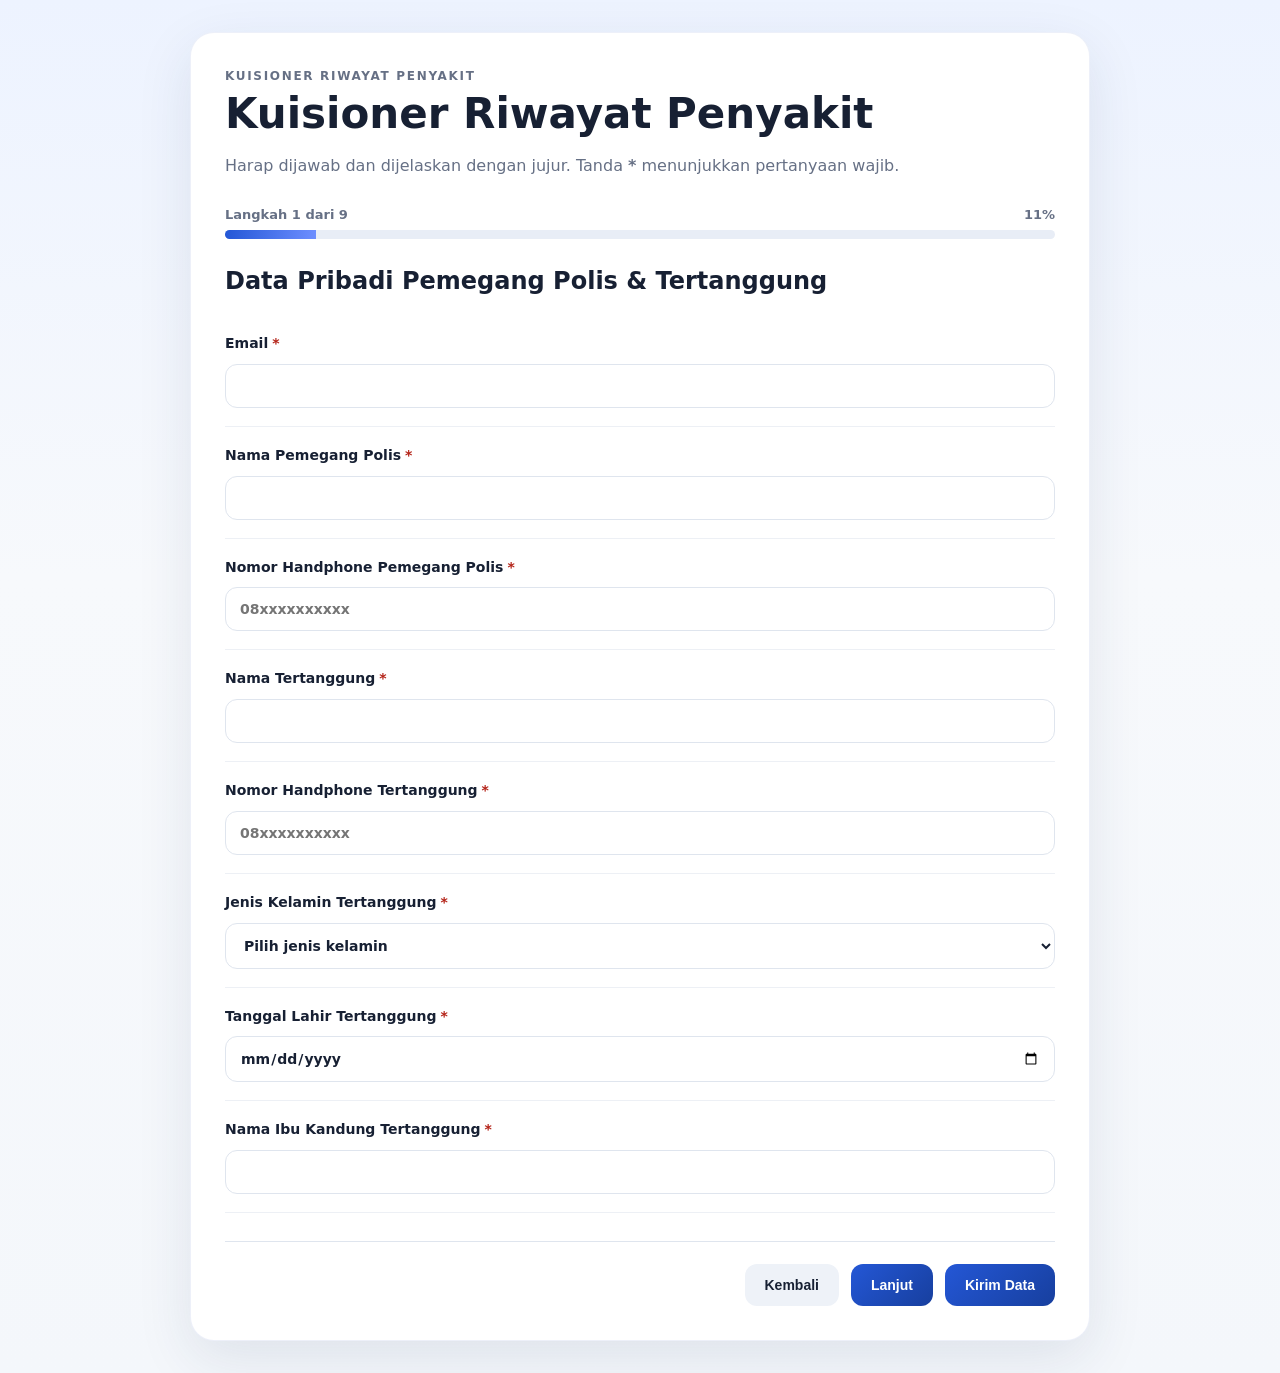
==== index.html @ 200921f8 "First upload" ====
<!DOCTYPE html>

<html lang="id"><head><meta charset="utf-8"/><meta content="width=device-width,initial-scale=1" name="viewport"/><title>Kuisioner Riwayat Penyakit</title><link href="assets/css/styles.css" rel="stylesheet"/></head><body><main class="page-shell"><section class="form-card"><header class="form-header"><p class="eyebrow">KUISIONER RIWAYAT PENYAKIT</p><h1>Kuisioner Riwayat Penyakit</h1><p>Harap dijawab dan dijelaskan dengan jujur. Tanda <strong>*</strong> menunjukkan pertanyaan wajib.</p></header><div class="progress-wrap"><div class="progress-meta"><span id="stepLabel">Langkah 1 dari 9</span><span id="progressPercent">11%</span></div><div class="progress-track"><div class="progress-bar" id="progressBar"></div></div></div><form id="healthForm" novalidate=""><section class="step active" data-step="1"><h2>Data Pribadi Pemegang Polis &amp; Tertanggung</h2><label class="question identity-question"><span class="question-number identity-number"></span><span class="question-body"><span class="question-text">Email<span>*</span></span><input autocomplete="email" data-label="Email" name="q01" required="" type="email"/></span></label><label class="question identity-question"><span class="question-number identity-number"></span><span class="question-body"><span class="question-text">Nama Pemegang Polis<span>*</span></span><input data-label="Nama Pemegang Polis" name="q02" required=""/></span></label><label class="question identity-question"><span class="question-number identity-number"></span><span class="question-body"><span class="question-text">Nomor Handphone Pemegang Polis<span>*</span></span><input data-label="Nomor Handphone Pemegang Polis" inputmode="tel" name="q03" placeholder="08xxxxxxxxxx" required=""/></span></label><label class="question identity-question"><span class="question-number identity-number"></span><span class="question-body"><span class="question-text">Nama Tertanggung<span>*</span></span><input data-label="Nama Tertanggung" name="q04" required=""/></span></label><label class="question identity-question"><span class="question-number identity-number"></span><span class="question-body"><span class="question-text">Nomor Handphone Tertanggung<span>*</span></span><input data-label="Nomor Handphone Tertanggung" inputmode="tel" name="q05" placeholder="08xxxxxxxxxx" required=""/></span></label><label class="question identity-question"><span class="question-number identity-number"></span><span class="question-body"><span class="question-text">Jenis Kelamin Tertanggung<span>*</span></span><select data-label="Jenis Kelamin Tertanggung" name="jenis_kelamin" required=""><option value="">Pilih jenis kelamin</option><option value="LAKI-LAKI">Laki-laki</option><option value="PEREMPUAN">Perempuan</option></select></span></label><label class="question identity-question"><span class="question-number identity-number"></span><span class="question-body"><span class="question-text">Tanggal Lahir Tertanggung<span>*</span></span><input data-label="Tanggal Lahir Tertanggung" max="2099-12-31" name="tanggal_lahir" required="" type="date"/></span></label><label class="question identity-question"><span class="question-number identity-number"></span><span class="question-body"><span class="question-text">Nama Ibu Kandung Tertanggung<span>*</span></span><input data-label="Nama Ibu Kandung Tertanggung" name="q08" required=""/></span></label></section>
<section class="step" data-step="2"><h2>Kondisi Umum</h2><label class="question"><span class="question-number">1.</span><span class="question-body"><span class="question-text">Tinggi Badan Tertanggung<span>*</span></span><input data-label="Tinggi Badan Tertanggung" min="1" name="q06" required="" type="number"/></span></label><label class="question"><span class="question-number">2.</span><span class="question-body"><span class="question-text">Berat Badan Tertanggung<span>*</span></span><input data-label="Berat Badan Tertanggung" min="1" name="q07" required="" type="number"/></span></label><div class="question"><span class="question-number">3.</span><span class="question-body"><span class="question-text">Apakah Anda perokok? Jika Ya mohon jelaskan berapa batang per hari?<span>*</span></span><div aria-label="Apakah Anda perokok? Jika Ya mohon jelaskan berapa batang per hari?" class="yes-no-group" role="radiogroup"><label class="choice-card"><input data-label="Apakah Anda perokok? Jika Ya mohon jelaskan berapa batang per hari?" name="q09" required="" type="radio" value="YA"/><span>Ya</span></label><label class="choice-card"><input data-label="Apakah Anda perokok? Jika Ya mohon jelaskan berapa batang per hari?" name="q09" required="" type="radio" value="TIDAK"/><span>Tidak</span></label></div><div class="conditional-detail" data-detail-for="q09" hidden=""><label for="q09_detail">Mohon jelaskan</label><textarea data-label="Penjelasan - Apakah Anda perokok? Jika Ya mohon jelaskan berapa batang per hari?" id="q09_detail" name="q09_detail" placeholder="Tuliskan penjelasan secara lengkap" rows="3"></textarea></div></span></div><div class="question"><span class="question-number">4.</span><span class="question-body"><span class="question-text">Apakah Anda saat ini dalam keadaan tidak sehat? Jika Ya, harap dijelaskan<span>*</span></span><div aria-label="Apakah Anda saat ini dalam keadaan tidak sehat? Jika Ya, harap dijelaskan" class="yes-no-group" role="radiogroup"><label class="choice-card"><input data-label="Apakah Anda saat ini dalam keadaan tidak sehat? Jika Ya, harap dijelaskan" name="q10" required="" type="radio" value="YA"/><span>Ya</span></label><label class="choice-card"><input data-label="Apakah Anda saat ini dalam keadaan tidak sehat? Jika Ya, harap dijelaskan" name="q10" required="" type="radio" value="TIDAK"/><span>Tidak</span></label></div><div class="conditional-detail" data-detail-for="q10" hidden=""><label for="q10_detail">Mohon jelaskan</label><textarea data-label="Penjelasan - Apakah Anda saat ini dalam keadaan tidak sehat? Jika Ya, harap dijelaskan" id="q10_detail" name="q10_detail" placeholder="Tuliskan penjelasan secara lengkap" rows="3"></textarea></div></span></div><div class="question"><span class="question-number">5.</span><span class="question-body"><span class="question-text">Apakah Anda memiliki sesuatu cacat fisik atau mental? Jika Ya, harap dijelaskan<span>*</span></span><div aria-label="Apakah Anda memiliki sesuatu cacat fisik atau mental? Jika Ya, harap dijelaskan" class="yes-no-group" role="radiogroup"><label class="choice-card"><input data-label="Apakah Anda memiliki sesuatu cacat fisik atau mental? Jika Ya, harap dijelaskan" name="q11" required="" type="radio" value="YA"/><span>Ya</span></label><label class="choice-card"><input data-label="Apakah Anda memiliki sesuatu cacat fisik atau mental? Jika Ya, harap dijelaskan" name="q11" required="" type="radio" value="TIDAK"/><span>Tidak</span></label></div><div class="conditional-detail" data-detail-for="q11" hidden=""><label for="q11_detail">Mohon jelaskan</label><textarea data-label="Penjelasan - Apakah Anda memiliki sesuatu cacat fisik atau mental? Jika Ya, harap dijelaskan" id="q11_detail" name="q11_detail" placeholder="Tuliskan penjelasan secara lengkap" rows="3"></textarea></div></span></div><div class="question"><span class="question-number">6.</span><span class="question-body"><span class="question-text">Apakah Anda pernah/sedang menggunakan obat-obatan, obat bius, narkotik, minuman keras atau obat terlarang? Jika Ya, harap dijelaskan<span>*</span></span><div aria-label="Apakah Anda pernah/sedang menggunakan obat-obatan, obat bius, narkotik, minuman keras atau obat terlarang? Jika Ya, harap dijelaskan" class="yes-no-group" role="radiogroup"><label class="choice-card"><input data-label="Apakah Anda pernah/sedang menggunakan obat-obatan, obat bius, narkotik, minuman keras atau obat terlarang? Jika Ya, harap dijelaskan" name="q12" required="" type="radio" value="YA"/><span>Ya</span></label><label class="choice-card"><input data-label="Apakah Anda pernah/sedang menggunakan obat-obatan, obat bius, narkotik, minuman keras atau obat terlarang? Jika Ya, harap dijelaskan" name="q12" required="" type="radio" value="TIDAK"/><span>Tidak</span></label></div><div class="conditional-detail" data-detail-for="q12" hidden=""><label for="q12_detail">Mohon jelaskan</label><textarea data-label="Penjelasan - Apakah Anda pernah/sedang menggunakan obat-obatan, obat bius, narkotik, minuman keras atau obat terlarang? Jika Ya, harap dijelaskan" id="q12_detail" name="q12_detail" placeholder="Tuliskan penjelasan secara lengkap" rows="3"></textarea></div></span></div><div class="question"><span class="question-number">7.</span><span class="question-body"><span class="question-text">Apakah Anda pernah mengalami kecelakaan dan menderita cedera/luka berat? Jika Ya, harap dijelaskan<span>*</span></span><div aria-label="Apakah Anda pernah mengalami kecelakaan dan menderita cedera/luka berat? Jika Ya, harap dijelaskan" class="yes-no-group" role="radiogroup"><label class="choice-card"><input data-label="Apakah Anda pernah mengalami kecelakaan dan menderita cedera/luka berat? Jika Ya, harap dijelaskan" name="q13" required="" type="radio" value="YA"/><span>Ya</span></label><label class="choice-card"><input data-label="Apakah Anda pernah mengalami kecelakaan dan menderita cedera/luka berat? Jika Ya, harap dijelaskan" name="q13" required="" type="radio" value="TIDAK"/><span>Tidak</span></label></div><div class="conditional-detail" data-detail-for="q13" hidden=""><label for="q13_detail">Mohon jelaskan</label><textarea data-label="Penjelasan - Apakah Anda pernah mengalami kecelakaan dan menderita cedera/luka berat? Jika Ya, harap dijelaskan" id="q13_detail" name="q13_detail" placeholder="Tuliskan penjelasan secara lengkap" rows="3"></textarea></div></span></div></section>
<section class="step" data-step="3"><h2>Riwayat Penyakit</h2><div class="section-note"><strong>8. Apakah Anda pernah/sedang menderita atau mendapatkan pengobatan untuk gangguan/penyakit di bawah ini?</strong><br/>Harap dijawab dan dijelaskan dengan jujur.</div><div class="question"><span class="question-number">8a.</span><span class="question-body"><span class="question-text">Kelainan syaraf kerangka dan otot. Kelumpuhan, ayan/kejang, pingsan, sering pusing (Vertigo), kesemutan, nyeri sendi, rematik/encok, demam rematik, kelemahan alat gerak, stres, depresi, gangguan jiwa? Jika Ya, harap dijelaskan<span>*</span></span><div aria-label="Kelainan syaraf kerangka dan otot. Kelumpuhan, ayan/kejang, pingsan, sering pusing (Vertigo), kesemutan, nyeri sendi, rematik/encok, demam rematik, kelemahan alat gerak, stres, depresi, gangguan jiwa? Jika Ya, harap dijelaskan" class="yes-no-group" role="radiogroup"><label class="choice-card"><input data-label="Kelainan syaraf kerangka dan otot. Kelumpuhan, ayan/kejang, pingsan, sering pusing (Vertigo), kesemutan, nyeri sendi, rematik/encok, demam rematik, kelemahan alat gerak, stres, depresi, gangguan jiwa? Jika Ya, harap dijelaskan" name="q14" required="" type="radio" value="YA"/><span>Ya</span></label><label class="choice-card"><input data-label="Kelainan syaraf kerangka dan otot. Kelumpuhan, ayan/kejang, pingsan, sering pusing (Vertigo), kesemutan, nyeri sendi, rematik/encok, demam rematik, kelemahan alat gerak, stres, depresi, gangguan jiwa? Jika Ya, harap dijelaskan" name="q14" required="" type="radio" value="TIDAK"/><span>Tidak</span></label></div><div class="conditional-detail" data-detail-for="q14" hidden=""><label for="q14_detail">Mohon jelaskan</label><textarea data-label="Penjelasan - Kelainan syaraf kerangka dan otot. Kelumpuhan, ayan/kejang, pingsan, sering pusing (Vertigo), kesemutan, nyeri sendi, rematik/encok, demam rematik, kelemahan alat gerak, stres, depresi, gangguan jiwa? Jika Ya, harap dijelaskan" id="q14_detail" name="q14_detail" placeholder="Tuliskan penjelasan secara lengkap" rows="3"></textarea></div></span></div><div class="question"><span class="question-number">8b.</span><span class="question-body"><span class="question-text">Kelainan atau gangguan fungsi pada mata, telinga, hidung, tenggorokan? Jika Ya, harap dijelaskan<span>*</span></span><div aria-label="Kelainan atau gangguan fungsi pada mata, telinga, hidung, tenggorokan? Jika Ya, harap dijelaskan" class="yes-no-group" role="radiogroup"><label class="choice-card"><input data-label="Kelainan atau gangguan fungsi pada mata, telinga, hidung, tenggorokan? Jika Ya, harap dijelaskan" name="q15" required="" type="radio" value="YA"/><span>Ya</span></label><label class="choice-card"><input data-label="Kelainan atau gangguan fungsi pada mata, telinga, hidung, tenggorokan? Jika Ya, harap dijelaskan" name="q15" required="" type="radio" value="TIDAK"/><span>Tidak</span></label></div><div class="conditional-detail" data-detail-for="q15" hidden=""><label for="q15_detail">Mohon jelaskan</label><textarea data-label="Penjelasan - Kelainan atau gangguan fungsi pada mata, telinga, hidung, tenggorokan? Jika Ya, harap dijelaskan" id="q15_detail" name="q15_detail" placeholder="Tuliskan penjelasan secara lengkap" rows="3"></textarea></div></span></div><div class="question"><span class="question-number">8c.</span><span class="question-body"><span class="question-text">Kelainan saluran pernafasan. Asthma, bronchitis, TBC, paru, batuk kronis, batuk darah? Jika Ya, harap dijelaskan<span>*</span></span><div aria-label="Kelainan saluran pernafasan. Asthma, bronchitis, TBC, paru, batuk kronis, batuk darah? Jika Ya, harap dijelaskan" class="yes-no-group" role="radiogroup"><label class="choice-card"><input data-label="Kelainan saluran pernafasan. Asthma, bronchitis, TBC, paru, batuk kronis, batuk darah? Jika Ya, harap dijelaskan" name="q16" required="" type="radio" value="YA"/><span>Ya</span></label><label class="choice-card"><input data-label="Kelainan saluran pernafasan. Asthma, bronchitis, TBC, paru, batuk kronis, batuk darah? Jika Ya, harap dijelaskan" name="q16" required="" type="radio" value="TIDAK"/><span>Tidak</span></label></div><div class="conditional-detail" data-detail-for="q16" hidden=""><label for="q16_detail">Mohon jelaskan</label><textarea data-label="Penjelasan - Kelainan saluran pernafasan. Asthma, bronchitis, TBC, paru, batuk kronis, batuk darah? Jika Ya, harap dijelaskan" id="q16_detail" name="q16_detail" placeholder="Tuliskan penjelasan secara lengkap" rows="3"></textarea></div></span></div><div class="question"><span class="question-number">8d.</span><span class="question-body"><span class="question-text">Kelainan jantung dan pembuluh darah. Sesak napas, berdebar-debar, sakit dada, serangan jantung, sering sakit kepala, tekanan darah tinggi, stroke, varices? Jika Ya, harap dijelaskan<span>*</span></span><div aria-label="Kelainan jantung dan pembuluh darah. Sesak napas, berdebar-debar, sakit dada, serangan jantung, sering sakit kepala, tekanan darah tinggi, stroke, varices? Jika Ya, harap dijelaskan" class="yes-no-group" role="radiogroup"><label class="choice-card"><input data-label="Kelainan jantung dan pembuluh darah. Sesak napas, berdebar-debar, sakit dada, serangan jantung, sering sakit kepala, tekanan darah tinggi, stroke, varices? Jika Ya, harap dijelaskan" name="q17" required="" type="radio" value="YA"/><span>Ya</span></label><label class="choice-card"><input data-label="Kelainan jantung dan pembuluh darah. Sesak napas, berdebar-debar, sakit dada, serangan jantung, sering sakit kepala, tekanan darah tinggi, stroke, varices? Jika Ya, harap dijelaskan" name="q17" required="" type="radio" value="TIDAK"/><span>Tidak</span></label></div><div class="conditional-detail" data-detail-for="q17" hidden=""><label for="q17_detail">Mohon jelaskan</label><textarea data-label="Penjelasan - Kelainan jantung dan pembuluh darah. Sesak napas, berdebar-debar, sakit dada, serangan jantung, sering sakit kepala, tekanan darah tinggi, stroke, varices? Jika Ya, harap dijelaskan" id="q17_detail" name="q17_detail" placeholder="Tuliskan penjelasan secara lengkap" rows="3"></textarea></div></span></div><div class="question"><span class="question-number">8e.</span><span class="question-body"><span class="question-text">Kelainan saluran pencernaan dan hati. Sakit ulu hati (maag), sakit kuning, muntah darah, ambeien (wasir), hernia, sering sakit perut (diare), muntah-muntah, hepatitis (tipe ...), batu atau infeksi saluran empedu?<span>*</span></span><div aria-label="Kelainan saluran pencernaan dan hati. Sakit ulu hati (maag), sakit kuning, muntah darah, ambeien (wasir), hernia, sering sakit perut (diare), muntah-muntah, hepatitis (tipe ...), batu atau infeksi saluran empedu?" class="yes-no-group" role="radiogroup"><label class="choice-card"><input data-label="Kelainan saluran pencernaan dan hati. Sakit ulu hati (maag), sakit kuning, muntah darah, ambeien (wasir), hernia, sering sakit perut (diare), muntah-muntah, hepatitis (tipe ...), batu atau infeksi saluran empedu?" name="q18" required="" type="radio" value="YA"/><span>Ya</span></label><label class="choice-card"><input data-label="Kelainan saluran pencernaan dan hati. Sakit ulu hati (maag), sakit kuning, muntah darah, ambeien (wasir), hernia, sering sakit perut (diare), muntah-muntah, hepatitis (tipe ...), batu atau infeksi saluran empedu?" name="q18" required="" type="radio" value="TIDAK"/><span>Tidak</span></label></div><div class="conditional-detail" data-detail-for="q18" hidden=""><label for="q18_detail">Mohon jelaskan</label><textarea data-label="Penjelasan - Kelainan saluran pencernaan dan hati. Sakit ulu hati (maag), sakit kuning, muntah darah, ambeien (wasir), hernia, sering sakit perut (diare), muntah-muntah, hepatitis (tipe ...), batu atau infeksi saluran empedu?" id="q18_detail" name="q18_detail" placeholder="Tuliskan penjelasan secara lengkap" rows="3"></textarea></div></span></div><div class="question"><span class="question-number">8f.</span><span class="question-body"><span class="question-text">Kelainan ginjal dan saluran kemih. Sakit pinggang, kencing batu/batu ginjal, infeksi ginjal, kencing darah, kencing nanah, sakit prostat? Jika Ya, harap dijelaskan<span>*</span></span><div aria-label="Kelainan ginjal dan saluran kemih. Sakit pinggang, kencing batu/batu ginjal, infeksi ginjal, kencing darah, kencing nanah, sakit prostat? Jika Ya, harap dijelaskan" class="yes-no-group" role="radiogroup"><label class="choice-card"><input data-label="Kelainan ginjal dan saluran kemih. Sakit pinggang, kencing batu/batu ginjal, infeksi ginjal, kencing darah, kencing nanah, sakit prostat? Jika Ya, harap dijelaskan" name="q19" required="" type="radio" value="YA"/><span>Ya</span></label><label class="choice-card"><input data-label="Kelainan ginjal dan saluran kemih. Sakit pinggang, kencing batu/batu ginjal, infeksi ginjal, kencing darah, kencing nanah, sakit prostat? Jika Ya, harap dijelaskan" name="q19" required="" type="radio" value="TIDAK"/><span>Tidak</span></label></div><div class="conditional-detail" data-detail-for="q19" hidden=""><label for="q19_detail">Mohon jelaskan</label><textarea data-label="Penjelasan - Kelainan ginjal dan saluran kemih. Sakit pinggang, kencing batu/batu ginjal, infeksi ginjal, kencing darah, kencing nanah, sakit prostat? Jika Ya, harap dijelaskan" id="q19_detail" name="q19_detail" placeholder="Tuliskan penjelasan secara lengkap" rows="3"></textarea></div></span></div><div class="question"><span class="question-number">8g.</span><span class="question-body"><span class="question-text">Tumor, kanker, atau suatu benjolan yang tidak hilang? Jika Ya, harap dijelaskan<span>*</span></span><div aria-label="Tumor, kanker, atau suatu benjolan yang tidak hilang? Jika Ya, harap dijelaskan" class="yes-no-group" role="radiogroup"><label class="choice-card"><input data-label="Tumor, kanker, atau suatu benjolan yang tidak hilang? Jika Ya, harap dijelaskan" name="q20" required="" type="radio" value="YA"/><span>Ya</span></label><label class="choice-card"><input data-label="Tumor, kanker, atau suatu benjolan yang tidak hilang? Jika Ya, harap dijelaskan" name="q20" required="" type="radio" value="TIDAK"/><span>Tidak</span></label></div><div class="conditional-detail" data-detail-for="q20" hidden=""><label for="q20_detail">Mohon jelaskan</label><textarea data-label="Penjelasan - Tumor, kanker, atau suatu benjolan yang tidak hilang? Jika Ya, harap dijelaskan" id="q20_detail" name="q20_detail" placeholder="Tuliskan penjelasan secara lengkap" rows="3"></textarea></div></span></div><div class="question"><span class="question-number">8h.</span><span class="question-body"><span class="question-text">Kelainan metabolisme. Kencing manis, kelenjar gondok? Jika Ya, harap dijelaskan<span>*</span></span><div aria-label="Kelainan metabolisme. Kencing manis, kelenjar gondok? Jika Ya, harap dijelaskan" class="yes-no-group" role="radiogroup"><label class="choice-card"><input data-label="Kelainan metabolisme. Kencing manis, kelenjar gondok? Jika Ya, harap dijelaskan" name="q21" required="" type="radio" value="YA"/><span>Ya</span></label><label class="choice-card"><input data-label="Kelainan metabolisme. Kencing manis, kelenjar gondok? Jika Ya, harap dijelaskan" name="q21" required="" type="radio" value="TIDAK"/><span>Tidak</span></label></div><div class="conditional-detail" data-detail-for="q21" hidden=""><label for="q21_detail">Mohon jelaskan</label><textarea data-label="Penjelasan - Kelainan metabolisme. Kencing manis, kelenjar gondok? Jika Ya, harap dijelaskan" id="q21_detail" name="q21_detail" placeholder="Tuliskan penjelasan secara lengkap" rows="3"></textarea></div></span></div><div class="question"><span class="question-number">8i.</span><span class="question-body"><span class="question-text">Penyakit tropis/infeksi. Malaria, demam berdarah, tipus? Jika Ya, harap dijelaskan<span>*</span></span><div aria-label="Penyakit tropis/infeksi. Malaria, demam berdarah, tipus? Jika Ya, harap dijelaskan" class="yes-no-group" role="radiogroup"><label class="choice-card"><input data-label="Penyakit tropis/infeksi. Malaria, demam berdarah, tipus? Jika Ya, harap dijelaskan" name="q22" required="" type="radio" value="YA"/><span>Ya</span></label><label class="choice-card"><input data-label="Penyakit tropis/infeksi. Malaria, demam berdarah, tipus? Jika Ya, harap dijelaskan" name="q22" required="" type="radio" value="TIDAK"/><span>Tidak</span></label></div><div class="conditional-detail" data-detail-for="q22" hidden=""><label for="q22_detail">Mohon jelaskan</label><textarea data-label="Penjelasan - Penyakit tropis/infeksi. Malaria, demam berdarah, tipus? Jika Ya, harap dijelaskan" id="q22_detail" name="q22_detail" placeholder="Tuliskan penjelasan secara lengkap" rows="3"></textarea></div></span></div><div class="question"><span class="question-number">8j.</span><span class="question-body"><span class="question-text">Sering demam yang berlangsung lama, sering berkeringat dingin, kehilangan berat badan yang drastis, adanya pembesaran kelenjar di leher, ketiak dan lipat paha? Jika Ya, harap dijelaskan<span>*</span></span><div aria-label="Sering demam yang berlangsung lama, sering berkeringat dingin, kehilangan berat badan yang drastis, adanya pembesaran kelenjar di leher, ketiak dan lipat paha? Jika Ya, harap dijelaskan" class="yes-no-group" role="radiogroup"><label class="choice-card"><input data-label="Sering demam yang berlangsung lama, sering berkeringat dingin, kehilangan berat badan yang drastis, adanya pembesaran kelenjar di leher, ketiak dan lipat paha? Jika Ya, harap dijelaskan" name="q23" required="" type="radio" value="YA"/><span>Ya</span></label><label class="choice-card"><input data-label="Sering demam yang berlangsung lama, sering berkeringat dingin, kehilangan berat badan yang drastis, adanya pembesaran kelenjar di leher, ketiak dan lipat paha? Jika Ya, harap dijelaskan" name="q23" required="" type="radio" value="TIDAK"/><span>Tidak</span></label></div><div class="conditional-detail" data-detail-for="q23" hidden=""><label for="q23_detail">Mohon jelaskan</label><textarea data-label="Penjelasan - Sering demam yang berlangsung lama, sering berkeringat dingin, kehilangan berat badan yang drastis, adanya pembesaran kelenjar di leher, ketiak dan lipat paha? Jika Ya, harap dijelaskan" id="q23_detail" name="q23_detail" placeholder="Tuliskan penjelasan secara lengkap" rows="3"></textarea></div></span></div><div class="question"><span class="question-number">8j.1.</span><span class="question-body"><span class="question-text">Menerima transfusi darah? Jika Ya, harap dijelaskan<span>*</span></span><div aria-label="Menerima transfusi darah? Jika Ya, harap dijelaskan" class="yes-no-group" role="radiogroup"><label class="choice-card"><input data-label="Menerima transfusi darah? Jika Ya, harap dijelaskan" name="q24" required="" type="radio" value="YA"/><span>Ya</span></label><label class="choice-card"><input data-label="Menerima transfusi darah? Jika Ya, harap dijelaskan" name="q24" required="" type="radio" value="TIDAK"/><span>Tidak</span></label></div><div class="conditional-detail" data-detail-for="q24" hidden=""><label for="q24_detail">Mohon jelaskan</label><textarea data-label="Penjelasan - Menerima transfusi darah? Jika Ya, harap dijelaskan" id="q24_detail" name="q24_detail" placeholder="Tuliskan penjelasan secara lengkap" rows="3"></textarea></div></span></div><div class="question"><span class="question-number">8j.2.</span><span class="question-body"><span class="question-text">Ditolak sebagai donor darah? Jika Ya, harap dijelaskan<span>*</span></span><div aria-label="Ditolak sebagai donor darah? Jika Ya, harap dijelaskan" class="yes-no-group" role="radiogroup"><label class="choice-card"><input data-label="Ditolak sebagai donor darah? Jika Ya, harap dijelaskan" name="q25" required="" type="radio" value="YA"/><span>Ya</span></label><label class="choice-card"><input data-label="Ditolak sebagai donor darah? Jika Ya, harap dijelaskan" name="q25" required="" type="radio" value="TIDAK"/><span>Tidak</span></label></div><div class="conditional-detail" data-detail-for="q25" hidden=""><label for="q25_detail">Mohon jelaskan</label><textarea data-label="Penjelasan - Ditolak sebagai donor darah? Jika Ya, harap dijelaskan" id="q25_detail" name="q25_detail" placeholder="Tuliskan penjelasan secara lengkap" rows="3"></textarea></div></span></div><div class="question"><span class="question-number">8j.3.</span><span class="question-body"><span class="question-text">Pernah tes darah untuk AIDS? Jika Ya, harap dijelaskan<span>*</span></span><div aria-label="Pernah tes darah untuk AIDS? Jika Ya, harap dijelaskan" class="yes-no-group" role="radiogroup"><label class="choice-card"><input data-label="Pernah tes darah untuk AIDS? Jika Ya, harap dijelaskan" name="q26" required="" type="radio" value="YA"/><span>Ya</span></label><label class="choice-card"><input data-label="Pernah tes darah untuk AIDS? Jika Ya, harap dijelaskan" name="q26" required="" type="radio" value="TIDAK"/><span>Tidak</span></label></div><div class="conditional-detail" data-detail-for="q26" hidden=""><label for="q26_detail">Mohon jelaskan</label><textarea data-label="Penjelasan - Pernah tes darah untuk AIDS? Jika Ya, harap dijelaskan" id="q26_detail" name="q26_detail" placeholder="Tuliskan penjelasan secara lengkap" rows="3"></textarea></div></span></div><div class="question"><span class="question-number">8j.4.</span><span class="question-body"><span class="question-text">Sedang dalam perawatan Dokter sehubungan dengan AIDS? Jika Ya, harap dijelaskan<span>*</span></span><div aria-label="Sedang dalam perawatan Dokter sehubungan dengan AIDS? Jika Ya, harap dijelaskan" class="yes-no-group" role="radiogroup"><label class="choice-card"><input data-label="Sedang dalam perawatan Dokter sehubungan dengan AIDS? Jika Ya, harap dijelaskan" name="q27" required="" type="radio" value="YA"/><span>Ya</span></label><label class="choice-card"><input data-label="Sedang dalam perawatan Dokter sehubungan dengan AIDS? Jika Ya, harap dijelaskan" name="q27" required="" type="radio" value="TIDAK"/><span>Tidak</span></label></div><div class="conditional-detail" data-detail-for="q27" hidden=""><label for="q27_detail">Mohon jelaskan</label><textarea data-label="Penjelasan - Sedang dalam perawatan Dokter sehubungan dengan AIDS? Jika Ya, harap dijelaskan" id="q27_detail" name="q27_detail" placeholder="Tuliskan penjelasan secara lengkap" rows="3"></textarea></div></span></div><div class="question"><span class="question-number">8k.</span><span class="question-body"><span class="question-text">Kelainan darah seperti anemia, leukemia? Jika Ya, harap dijelaskan<span>*</span></span><div aria-label="Kelainan darah seperti anemia, leukemia? Jika Ya, harap dijelaskan" class="yes-no-group" role="radiogroup"><label class="choice-card"><input data-label="Kelainan darah seperti anemia, leukemia? Jika Ya, harap dijelaskan" name="q28" required="" type="radio" value="YA"/><span>Ya</span></label><label class="choice-card"><input data-label="Kelainan darah seperti anemia, leukemia? Jika Ya, harap dijelaskan" name="q28" required="" type="radio" value="TIDAK"/><span>Tidak</span></label></div><div class="conditional-detail" data-detail-for="q28" hidden=""><label for="q28_detail">Mohon jelaskan</label><textarea data-label="Penjelasan - Kelainan darah seperti anemia, leukemia? Jika Ya, harap dijelaskan" id="q28_detail" name="q28_detail" placeholder="Tuliskan penjelasan secara lengkap" rows="3"></textarea></div></span></div><div class="question"><span class="question-number">8l.</span><span class="question-body"><span class="question-text">Kelainan kulit dan tulang. Gangguan tulang belakang, patah tulang, polio, amputasi, kelainan kulit, kusta? Jika Ya, harap dijelaskan<span>*</span></span><div aria-label="Kelainan kulit dan tulang. Gangguan tulang belakang, patah tulang, polio, amputasi, kelainan kulit, kusta? Jika Ya, harap dijelaskan" class="yes-no-group" role="radiogroup"><label class="choice-card"><input data-label="Kelainan kulit dan tulang. Gangguan tulang belakang, patah tulang, polio, amputasi, kelainan kulit, kusta? Jika Ya, harap dijelaskan" name="q29" required="" type="radio" value="YA"/><span>Ya</span></label><label class="choice-card"><input data-label="Kelainan kulit dan tulang. Gangguan tulang belakang, patah tulang, polio, amputasi, kelainan kulit, kusta? Jika Ya, harap dijelaskan" name="q29" required="" type="radio" value="TIDAK"/><span>Tidak</span></label></div><div class="conditional-detail" data-detail-for="q29" hidden=""><label for="q29_detail">Mohon jelaskan</label><textarea data-label="Penjelasan - Kelainan kulit dan tulang. Gangguan tulang belakang, patah tulang, polio, amputasi, kelainan kulit, kusta? Jika Ya, harap dijelaskan" id="q29_detail" name="q29_detail" placeholder="Tuliskan penjelasan secara lengkap" rows="3"></textarea></div></span></div><div class="question"><span class="question-number">8m.</span><span class="question-body"><span class="question-text">Penyakit lainnya yang tidak disebutkan di atas? Jika Ya, harap dijelaskan<span>*</span></span><div aria-label="Penyakit lainnya yang tidak disebutkan di atas? Jika Ya, harap dijelaskan" class="yes-no-group" role="radiogroup"><label class="choice-card"><input data-label="Penyakit lainnya yang tidak disebutkan di atas? Jika Ya, harap dijelaskan" name="q30" required="" type="radio" value="YA"/><span>Ya</span></label><label class="choice-card"><input data-label="Penyakit lainnya yang tidak disebutkan di atas? Jika Ya, harap dijelaskan" name="q30" required="" type="radio" value="TIDAK"/><span>Tidak</span></label></div><div class="conditional-detail" data-detail-for="q30" hidden=""><label for="q30_detail">Mohon jelaskan</label><textarea data-label="Penjelasan - Penyakit lainnya yang tidak disebutkan di atas? Jika Ya, harap dijelaskan" id="q30_detail" name="q30_detail" placeholder="Tuliskan penjelasan secara lengkap" rows="3"></textarea></div></span></div></section>
<section class="step" data-step="4"><h2>9. Dalam 5 Tahun Terakhir</h2><div class="section-note">Harap dijawab dan dijelaskan dengan jujur.</div><div class="question"><span class="question-number">9a.</span><span class="question-body"><span class="question-text">Menderita sakit, menjalani rawat inap, operasi, biopsi, endoskopi, radiasi? Jika Ya, harap dijelaskan<span>*</span></span><div aria-label="Menderita sakit, menjalani rawat inap, operasi, biopsi, endoskopi, radiasi? Jika Ya, harap dijelaskan" class="yes-no-group" role="radiogroup"><label class="choice-card"><input data-label="Menderita sakit, menjalani rawat inap, operasi, biopsi, endoskopi, radiasi? Jika Ya, harap dijelaskan" name="q31" required="" type="radio" value="YA"/><span>Ya</span></label><label class="choice-card"><input data-label="Menderita sakit, menjalani rawat inap, operasi, biopsi, endoskopi, radiasi? Jika Ya, harap dijelaskan" name="q31" required="" type="radio" value="TIDAK"/><span>Tidak</span></label></div><div class="conditional-detail" data-detail-for="q31" hidden=""><label for="q31_detail">Mohon jelaskan</label><textarea data-label="Penjelasan - Menderita sakit, menjalani rawat inap, operasi, biopsi, endoskopi, radiasi? Jika Ya, harap dijelaskan" id="q31_detail" name="q31_detail" placeholder="Tuliskan penjelasan secara lengkap" rows="3"></textarea></div></span></div><div class="question"><span class="question-number">9b.</span><span class="question-body"><span class="question-text">ECG, USG, CT Scan, tes darah misalnya kolesterol, gula darah, AIDS, hepatitis termasuk hepatitis B, C, anemia dll? Jika Ya, harap dijelaskan<span>*</span></span><div aria-label="ECG, USG, CT Scan, tes darah misalnya kolesterol, gula darah, AIDS, hepatitis termasuk hepatitis B, C, anemia dll? Jika Ya, harap dijelaskan" class="yes-no-group" role="radiogroup"><label class="choice-card"><input data-label="ECG, USG, CT Scan, tes darah misalnya kolesterol, gula darah, AIDS, hepatitis termasuk hepatitis B, C, anemia dll? Jika Ya, harap dijelaskan" name="q32" required="" type="radio" value="YA"/><span>Ya</span></label><label class="choice-card"><input data-label="ECG, USG, CT Scan, tes darah misalnya kolesterol, gula darah, AIDS, hepatitis termasuk hepatitis B, C, anemia dll? Jika Ya, harap dijelaskan" name="q32" required="" type="radio" value="TIDAK"/><span>Tidak</span></label></div><div class="conditional-detail" data-detail-for="q32" hidden=""><label for="q32_detail">Mohon jelaskan</label><textarea data-label="Penjelasan - ECG, USG, CT Scan, tes darah misalnya kolesterol, gula darah, AIDS, hepatitis termasuk hepatitis B, C, anemia dll? Jika Ya, harap dijelaskan" id="q32_detail" name="q32_detail" placeholder="Tuliskan penjelasan secara lengkap" rows="3"></textarea></div></span></div><div class="question"><span class="question-number">9c.</span><span class="question-body"><span class="question-text">Menjalani pemeriksaan ke dokter umum/spesialis? Jika Ya, harap dijelaskan<span>*</span></span><div aria-label="Menjalani pemeriksaan ke dokter umum/spesialis? Jika Ya, harap dijelaskan" class="yes-no-group" role="radiogroup"><label class="choice-card"><input data-label="Menjalani pemeriksaan ke dokter umum/spesialis? Jika Ya, harap dijelaskan" name="q33" required="" type="radio" value="YA"/><span>Ya</span></label><label class="choice-card"><input data-label="Menjalani pemeriksaan ke dokter umum/spesialis? Jika Ya, harap dijelaskan" name="q33" required="" type="radio" value="TIDAK"/><span>Tidak</span></label></div><div class="conditional-detail" data-detail-for="q33" hidden=""><label for="q33_detail">Mohon jelaskan</label><textarea data-label="Penjelasan - Menjalani pemeriksaan ke dokter umum/spesialis? Jika Ya, harap dijelaskan" id="q33_detail" name="q33_detail" placeholder="Tuliskan penjelasan secara lengkap" rows="3"></textarea></div></span></div><div class="question"><span class="question-number">9d.</span><span class="question-body"><span class="question-text">Mengalami keracunan, kecelakaan atau coba bunuh diri? Jika Ya, harap dijelaskan<span>*</span></span><div aria-label="Mengalami keracunan, kecelakaan atau coba bunuh diri? Jika Ya, harap dijelaskan" class="yes-no-group" role="radiogroup"><label class="choice-card"><input data-label="Mengalami keracunan, kecelakaan atau coba bunuh diri? Jika Ya, harap dijelaskan" name="q34" required="" type="radio" value="YA"/><span>Ya</span></label><label class="choice-card"><input data-label="Mengalami keracunan, kecelakaan atau coba bunuh diri? Jika Ya, harap dijelaskan" name="q34" required="" type="radio" value="TIDAK"/><span>Tidak</span></label></div><div class="conditional-detail" data-detail-for="q34" hidden=""><label for="q34_detail">Mohon jelaskan</label><textarea data-label="Penjelasan - Mengalami keracunan, kecelakaan atau coba bunuh diri? Jika Ya, harap dijelaskan" id="q34_detail" name="q34_detail" placeholder="Tuliskan penjelasan secara lengkap" rows="3"></textarea></div></span></div></section>
<section class="step" data-step="5"><h2>10. Khusus Wanita &amp; 11. Riwayat Keluarga</h2><div class="section-note" id="femaleApplicabilityNote">Bagian ini hanya dapat diisi untuk Calon Tertanggung perempuan.</div><div class="question conditional-section-question" data-female-only="true"><span class="question-number">10a.</span><span class="question-body"><span class="question-text">Apakah Anda sedang hamil? (Bila Ya, lengkapi usia kehamilan dan haid terakhir dd/mm/yy)<span>*</span></span><div aria-label="Apakah Anda sedang hamil? (Bila Ya, lengkapi usia kehamilan dan haid terakhir dd/mm/yy)" class="yes-no-group" role="radiogroup"><label class="choice-card"><input data-label="Apakah Anda sedang hamil? (Bila Ya, lengkapi usia kehamilan dan haid terakhir dd/mm/yy)" name="q35" required="" type="radio" value="YA"/><span>Ya</span></label><label class="choice-card"><input data-label="Apakah Anda sedang hamil? (Bila Ya, lengkapi usia kehamilan dan haid terakhir dd/mm/yy)" name="q35" required="" type="radio" value="TIDAK"/><span>Tidak</span></label></div><div class="conditional-detail" data-detail-for="q35" hidden=""><label for="q35_detail">Mohon jelaskan</label><textarea data-label="Penjelasan - Apakah Anda sedang hamil? (Bila Ya, lengkapi usia kehamilan dan haid terakhir dd/mm/yy)" id="q35_detail" name="q35_detail" placeholder="Tuliskan penjelasan secara lengkap" rows="3"></textarea></div></span></div><div class="question conditional-section-question" data-female-only="true"><span class="question-number">10b.</span><span class="question-body"><span class="question-text">Ada gangguan haid, pernah keguguran, kelainan pada saat bersalin? Jika Ya, harap dijelaskan<span>*</span></span><div aria-label="Ada gangguan haid, pernah keguguran, kelainan pada saat bersalin? Jika Ya, harap dijelaskan" class="yes-no-group" role="radiogroup"><label class="choice-card"><input data-label="Ada gangguan haid, pernah keguguran, kelainan pada saat bersalin? Jika Ya, harap dijelaskan" name="q36" required="" type="radio" value="YA"/><span>Ya</span></label><label class="choice-card"><input data-label="Ada gangguan haid, pernah keguguran, kelainan pada saat bersalin? Jika Ya, harap dijelaskan" name="q36" required="" type="radio" value="TIDAK"/><span>Tidak</span></label></div><div class="conditional-detail" data-detail-for="q36" hidden=""><label for="q36_detail">Mohon jelaskan</label><textarea data-label="Penjelasan - Ada gangguan haid, pernah keguguran, kelainan pada saat bersalin? Jika Ya, harap dijelaskan" id="q36_detail" name="q36_detail" placeholder="Tuliskan penjelasan secara lengkap" rows="3"></textarea></div></span></div><div class="question conditional-section-question" data-female-only="true"><span class="question-number">10c.</span><span class="question-body"><span class="question-text">Pernah diberitahukan atau sedang menderita kelainan janin di dalam kandungan/rahim/indung telur atau organ reproduksi, komplikasi kehamilan, payudara? Jika Ya, harap dijelaskan<span>*</span></span><div aria-label="Pernah diberitahukan atau sedang menderita kelainan janin di dalam kandungan/rahim/indung telur atau organ reproduksi, komplikasi kehamilan, payudara? Jika Ya, harap dijelaskan" class="yes-no-group" role="radiogroup"><label class="choice-card"><input data-label="Pernah diberitahukan atau sedang menderita kelainan janin di dalam kandungan/rahim/indung telur atau organ reproduksi, komplikasi kehamilan, payudara? Jika Ya, harap dijelaskan" name="q37" required="" type="radio" value="YA"/><span>Ya</span></label><label class="choice-card"><input data-label="Pernah diberitahukan atau sedang menderita kelainan janin di dalam kandungan/rahim/indung telur atau organ reproduksi, komplikasi kehamilan, payudara? Jika Ya, harap dijelaskan" name="q37" required="" type="radio" value="TIDAK"/><span>Tidak</span></label></div><div class="conditional-detail" data-detail-for="q37" hidden=""><label for="q37_detail">Mohon jelaskan</label><textarea data-label="Penjelasan - Pernah diberitahukan atau sedang menderita kelainan janin di dalam kandungan/rahim/indung telur atau organ reproduksi, komplikasi kehamilan, payudara? Jika Ya, harap dijelaskan" id="q37_detail" name="q37_detail" placeholder="Tuliskan penjelasan secara lengkap" rows="3"></textarea></div></span></div><div class="question conditional-section-question" data-female-only="true"><span class="question-number">10d.</span><span class="question-body"><span class="question-text">Pernah atau disarankan untuk periksa papsmear, mammografi atau pemeriksaan kandungan lainnya? Jika Ya, harap dijelaskan<span>*</span></span><div aria-label="Pernah atau disarankan untuk periksa papsmear, mammografi atau pemeriksaan kandungan lainnya? Jika Ya, harap dijelaskan" class="yes-no-group" role="radiogroup"><label class="choice-card"><input data-label="Pernah atau disarankan untuk periksa papsmear, mammografi atau pemeriksaan kandungan lainnya? Jika Ya, harap dijelaskan" name="q38" required="" type="radio" value="YA"/><span>Ya</span></label><label class="choice-card"><input data-label="Pernah atau disarankan untuk periksa papsmear, mammografi atau pemeriksaan kandungan lainnya? Jika Ya, harap dijelaskan" name="q38" required="" type="radio" value="TIDAK"/><span>Tidak</span></label></div><div class="conditional-detail" data-detail-for="q38" hidden=""><label for="q38_detail">Mohon jelaskan</label><textarea data-label="Penjelasan - Pernah atau disarankan untuk periksa papsmear, mammografi atau pemeriksaan kandungan lainnya? Jika Ya, harap dijelaskan" id="q38_detail" name="q38_detail" placeholder="Tuliskan penjelasan secara lengkap" rows="3"></textarea></div></span></div><div class="question"><span class="question-number">11.</span><span class="question-body"><span class="question-text">Apakah ada sanak keluarga (ayah, ibu, kakak, adik atau anak) yang menderita TBC paru, jantung, asthma, kencing manis, tekanan darah tinggi, ayan, kanker, AIDS atau penyakit lainnya? Jika Ya, harap dijelaskan<span>*</span></span><div aria-label="Apakah ada sanak keluarga (ayah, ibu, kakak, adik atau anak) yang menderita TBC paru, jantung, asthma, kencing manis, tekanan darah tinggi, ayan, kanker, AIDS atau penyakit lainnya? Jika Ya, harap dijelaskan" class="yes-no-group" role="radiogroup"><label class="choice-card"><input data-label="Apakah ada sanak keluarga (ayah, ibu, kakak, adik atau anak) yang menderita TBC paru, jantung, asthma, kencing manis, tekanan darah tinggi, ayan, kanker, AIDS atau penyakit lainnya? Jika Ya, harap dijelaskan" name="q39" required="" type="radio" value="YA"/><span>Ya</span></label><label class="choice-card"><input data-label="Apakah ada sanak keluarga (ayah, ibu, kakak, adik atau anak) yang menderita TBC paru, jantung, asthma, kencing manis, tekanan darah tinggi, ayan, kanker, AIDS atau penyakit lainnya? Jika Ya, harap dijelaskan" name="q39" required="" type="radio" value="TIDAK"/><span>Tidak</span></label></div><div class="conditional-detail" data-detail-for="q39" hidden=""><label for="q39_detail">Mohon jelaskan</label><textarea data-label="Penjelasan - Apakah ada sanak keluarga (ayah, ibu, kakak, adik atau anak) yang menderita TBC paru, jantung, asthma, kencing manis, tekanan darah tinggi, ayan, kanker, AIDS atau penyakit lainnya? Jika Ya, harap dijelaskan" id="q39_detail" name="q39_detail" placeholder="Tuliskan penjelasan secara lengkap" rows="3"></textarea></div></span></div></section>
<section class="step" data-step="6"><h2>12. Khusus Tertanggung Anak &lt; 6 Tahun</h2><div class="section-note" id="childApplicabilityNote">Bagian ini hanya dapat diisi untuk Calon Tertanggung berusia di bawah 6 tahun.</div><div class="question"><span class="question-number">12a.</span><span class="question-body"><span class="question-text">Apakah Calon dilahirkan prematur dengan berat badan lahir dalam keadaan tidak normal? Jika Ya, harap dijelaskan<span>*</span></span><div aria-label="Apakah Calon dilahirkan prematur dengan berat badan lahir dalam keadaan tidak normal? Jika Ya, harap dijelaskan" class="yes-no-group" role="radiogroup"><label class="choice-card"><input data-label="Apakah Calon dilahirkan prematur dengan berat badan lahir dalam keadaan tidak normal? Jika Ya, harap dijelaskan" name="q40" required="" type="radio" value="YA"/><span>Ya</span></label><label class="choice-card"><input data-label="Apakah Calon dilahirkan prematur dengan berat badan lahir dalam keadaan tidak normal? Jika Ya, harap dijelaskan" name="q40" required="" type="radio" value="TIDAK"/><span>Tidak</span></label></div><div class="conditional-detail" data-detail-for="q40" hidden=""><label for="q40_detail">Mohon jelaskan</label><textarea data-label="Penjelasan - Apakah Calon dilahirkan prematur dengan berat badan lahir dalam keadaan tidak normal? Jika Ya, harap dijelaskan" id="q40_detail" name="q40_detail" placeholder="Tuliskan penjelasan secara lengkap" rows="3"></textarea></div></span></div><div class="question"><span class="question-number">12b.</span><span class="question-body"><span class="question-text">Apakah Calon dilahirkan secara tidak normal, menggunakan alat bantu? Jika Ya, harap dijelaskan<span>*</span></span><div aria-label="Apakah Calon dilahirkan secara tidak normal, menggunakan alat bantu? Jika Ya, harap dijelaskan" class="yes-no-group" role="radiogroup"><label class="choice-card"><input data-label="Apakah Calon dilahirkan secara tidak normal, menggunakan alat bantu? Jika Ya, harap dijelaskan" name="q41" required="" type="radio" value="YA"/><span>Ya</span></label><label class="choice-card"><input data-label="Apakah Calon dilahirkan secara tidak normal, menggunakan alat bantu? Jika Ya, harap dijelaskan" name="q41" required="" type="radio" value="TIDAK"/><span>Tidak</span></label></div><div class="conditional-detail" data-detail-for="q41" hidden=""><label for="q41_detail">Mohon jelaskan</label><textarea data-label="Penjelasan - Apakah Calon dilahirkan secara tidak normal, menggunakan alat bantu? Jika Ya, harap dijelaskan" id="q41_detail" name="q41_detail" placeholder="Tuliskan penjelasan secara lengkap" rows="3"></textarea></div></span></div><div class="question"><span class="question-number">12c.</span><span class="question-body"><span class="question-text">Apakah Calon waktu dilahirkan menderita penyakit kuning? Jika Ya, harap dijelaskan<span>*</span></span><div aria-label="Apakah Calon waktu dilahirkan menderita penyakit kuning? Jika Ya, harap dijelaskan" class="yes-no-group" role="radiogroup"><label class="choice-card"><input data-label="Apakah Calon waktu dilahirkan menderita penyakit kuning? Jika Ya, harap dijelaskan" name="q42" required="" type="radio" value="YA"/><span>Ya</span></label><label class="choice-card"><input data-label="Apakah Calon waktu dilahirkan menderita penyakit kuning? Jika Ya, harap dijelaskan" name="q42" required="" type="radio" value="TIDAK"/><span>Tidak</span></label></div><div class="conditional-detail" data-detail-for="q42" hidden=""><label for="q42_detail">Mohon jelaskan</label><textarea data-label="Penjelasan - Apakah Calon waktu dilahirkan menderita penyakit kuning? Jika Ya, harap dijelaskan" id="q42_detail" name="q42_detail" placeholder="Tuliskan penjelasan secara lengkap" rows="3"></textarea></div></span></div><div class="question"><span class="question-number">12d.</span><span class="question-body"><span class="question-text">Apakah Calon bila menangis sering menjadi biru dan bila terlalu lelah akan menderita sesak napas? Jika Ya, harap dijelaskan<span>*</span></span><div aria-label="Apakah Calon bila menangis sering menjadi biru dan bila terlalu lelah akan menderita sesak napas? Jika Ya, harap dijelaskan" class="yes-no-group" role="radiogroup"><label class="choice-card"><input data-label="Apakah Calon bila menangis sering menjadi biru dan bila terlalu lelah akan menderita sesak napas? Jika Ya, harap dijelaskan" name="q43" required="" type="radio" value="YA"/><span>Ya</span></label><label class="choice-card"><input data-label="Apakah Calon bila menangis sering menjadi biru dan bila terlalu lelah akan menderita sesak napas? Jika Ya, harap dijelaskan" name="q43" required="" type="radio" value="TIDAK"/><span>Tidak</span></label></div><div class="conditional-detail" data-detail-for="q43" hidden=""><label for="q43_detail">Mohon jelaskan</label><textarea data-label="Penjelasan - Apakah Calon bila menangis sering menjadi biru dan bila terlalu lelah akan menderita sesak napas? Jika Ya, harap dijelaskan" id="q43_detail" name="q43_detail" placeholder="Tuliskan penjelasan secara lengkap" rows="3"></textarea></div></span></div><div class="question"><span class="question-number">12e.</span><span class="question-body"><span class="question-text">Apakah Calon pernah mendapat imunisasi?<span>*</span></span><div aria-label="Apakah Calon pernah mendapat imunisasi?" class="yes-no-group" role="radiogroup"><label class="choice-card"><input data-label="Apakah Calon pernah mendapat imunisasi?" name="q44" required="" type="radio" value="YA"/><span>Ya</span></label><label class="choice-card"><input data-label="Apakah Calon pernah mendapat imunisasi?" name="q44" required="" type="radio" value="TIDAK"/><span>Tidak</span></label></div><div class="conditional-detail" data-detail-for="q44" data-detail-both="true" hidden=""><label for="q44_detail" id="q44_detail_label">Mohon jelaskan</label><textarea data-label="Penjelasan Imunisasi" id="q44_detail" name="q44_detail" placeholder="Tuliskan penjelasan secara lengkap" rows="3"></textarea></div></span></div></section>
<section class="step" data-step="7"><h2>Keterangan Pembayar Premi</h2><label class="question"><span class="question-number">13.</span><span class="question-body"><span class="question-text">Nama Pembayar Premi<span>*</span></span><input data-label="Nama Pembayar Premi" name="q45" required=""/></span></label><label class="question"><span class="question-number">14.</span><span class="question-body"><span class="question-text">Hubungan Calon Tertanggung dengan Calon Pembayar Premi<span>*</span></span><select data-label="Hubungan Calon Tertanggung dengan Calon Pembayar Premi" name="q46" required=""><option value="">Pilih hubungan</option><option value="Adik">Adik</option><option value="Anak">Anak</option><option value="Ayah">Ayah</option><option value="Ibu">Ibu</option><option value="Istri">Istri</option><option value="Kakak">Kakak</option><option value="Suami">Suami</option><option value="Lainnya">Lainnya</option></select><div class="conditional-detail" hidden="" id="q46OtherWrap"><label for="q46_other">Mohon jelaskan hubungan lainnya</label><input data-label="Penjelasan Hubungan Calon Tertanggung dengan Calon Pembayar Premi" id="q46_other" name="q46_other" placeholder="Tuliskan hubungan lainnya"/></div></span></label><label class="question"><span class="question-number">15.</span><span class="question-body"><span class="question-text">Penghasilan Kotor Tahunan<span>*</span></span><select data-label="Penghasilan Kotor Tahunan" name="q47" required=""><option value="">Pilih penghasilan</option><option>&lt; Rp 10 Juta</option><option>Rp 10 Juta - Rp 50 Juta</option><option>Rp 50 Juta - Rp 100 Juta</option><option>Rp 100 Juta - Rp 300 Juta</option><option>Rp 300 Juta - Rp 500 Juta</option><option>Rp 500 Juta - Rp 1 Milyar</option><option>Rp 1 Milyar - Rp 2 Milyar</option><option>&gt; Rp 2 Milyar</option></select></span></label><div class="question"><span class="question-number">16.</span><div class="question-body"><span class="question-text">Sumber Penghasilan<span>*</span></span><div class="checkbox-list" data-required-group="q48"><label><input data-label="Sumber Penghasilan" name="q48" type="checkbox" value="Gaji"/>Gaji</label><label><input data-label="Sumber Penghasilan" name="q48" type="checkbox" value="Tabungan/Deposito"/>Tabungan/Deposito</label><label><input data-label="Sumber Penghasilan" name="q48" type="checkbox" value="Warisan"/>Warisan</label><label><input data-label="Sumber Penghasilan" name="q48" type="checkbox" value="Hasil Usaha"/>Hasil Usaha</label><label><input data-label="Sumber Penghasilan" name="q48" type="checkbox" value="Hibah"/>Hibah</label><label><input data-label="Sumber Penghasilan" name="q48" type="checkbox" value="Lainnya"/>Lainnya</label></div><input data-label="Sumber Penghasilan Lainnya" name="q48_other" placeholder="Tuliskan sumber lainnya (opsional)"/></div></div><label class="question"><span class="question-number">17.</span><span class="question-body"><span class="question-text">Nama Perusahaan (Tempat Kerja)<span>*</span></span><input data-label="Nama Perusahaan (Tempat Kerja)" name="q49" required=""/></span></label><label class="question"><span class="question-number">18.</span><span class="question-body"><span class="question-text">Jenis Usaha<span>*</span></span><select data-label="Jenis Usaha" name="q50" required=""><option value="">Pilih jenis usaha</option><option>Aparatur Negara</option><option>BUMD</option><option>BUMN</option><option>PNS</option><option>SWASTA</option><option>TIDAK BEKERJA</option><option>TNI/POLRI</option></select></span></label><label class="question"><span class="question-number">19.</span><span class="question-body"><span class="question-text">Bidang Usaha<span>*</span></span><select data-label="Bidang Usaha" name="q51" required=""><option value="">Pilih bidang usaha</option><option value="Agama">Agama</option>
<option value="Agen Perjalanan">Agen Perjalanan</option>
<option value="Asuransi/Reasuransi">Asuransi/Reasuransi</option>
<option value="Baja">Baja</option>
<option value="Bakery">Bakery</option>
<option value="Bank">Bank</option>
<option value="Bendungan &amp; irigasi">Bendungan &amp; irigasi</option>
<option value="Danareksa">Danareksa</option>
<option value="Distributor">Distributor</option>
<option value="Export Impor">Export Impor</option>
<option value="Export Impor Sumber Daya Alam Hayati &amp; Non Hayati">Export Impor Sumber Daya Alam Hayati &amp; Non Hayati</option>
<option value="Entertainment">Entertainment</option>
<option value="Farmasi">Farmasi</option>
<option value="Grosir">Grosir</option>
<option value="Impor Mobil Build Up">Impor Mobil Build Up</option>
<option value="Informasi &amp; Telekomunikasi">Informasi &amp; Telekomunikasi</option>
<option value="Investasi berbasis emas &amp; logam mulia">Investasi berbasis emas &amp; logam mulia</option>
<option value="Jasa konstruksi">Jasa konstruksi</option>
<option value="Jasa professional">Jasa professional</option>
<option value="Jewerly">Jewerly</option>
<option value="Kehutanan">Kehutanan</option>
<option value="Kesehatan">Kesehatan</option>
<option value="Konsultan">Konsultan</option>
<option value="Koperasi">Koperasi</option>
<option value="Koperasi simpan pinjam dengan aset minimal 1 Milyar">Koperasi simpan pinjam dengan aset minimal 1 Milyar</option>
<option value="Laundry">Laundry</option>
<option value="Leasing">Leasing</option>
<option value="Logistik">Logistik</option>
<option value="Makanan &amp; Minuman">Makanan &amp; Minuman</option>
<option value="Mini Market">Mini Market</option>
<option value="Pabrik Kertas">Pabrik Kertas</option>
<option value="Panti Pijat">Panti Pijat</option>
<option value="Partai Politik">Partai Politik</option>
<option value="Pedagang Eceran">Pedagang Eceran</option>
<option value="Pegadaian">Pegadaian</option>
<option value="Pembuat peralatan komunikasi">Pembuat peralatan komunikasi</option>
<option value="Pendidikan">Pendidikan</option>
<option value="Pengangkutan atau pengapalan (Freight forwading)">Pengangkutan atau pengapalan (Freight forwading)</option>
<option value="Pengelola jasa parkir">Pengelola jasa parkir</option>
<option value="Pengolahan limbah industri">Pengolahan limbah industri</option>
<option value="Pengolahan makanan">Pengolahan makanan</option>
<option value="Penjamin kredit">Penjamin kredit</option>
<option value="Penukaran valuta asing - non bank">Penukaran valuta asing - non bank</option>
<option value="Perakitan alat transportasi">Perakitan alat transportasi</option>
<option value="Peralatan rumah tangga">Peralatan rumah tangga</option>
<option value="Peralatan tulis / sekolah">Peralatan tulis / sekolah</option>
<option value="Percetakan">Percetakan</option>
<option value="Pedagang barang seni / barang antik">Pedagang barang seni / barang antik</option>
<option value="Perhotelan">Perhotelan</option>
<option value="Perikanan">Perikanan</option>
<option value="Perkebunan">Perkebunan</option>
<option value="Pertanian">Pertanian</option>
<option value="Pertelevisian">Pertelevisian</option>
<option value="Pet Shop">Pet Shop</option>
<option value="Peternakan">Peternakan</option>
<option value="Properti">Properti</option>
<option value="Pupuk">Pupuk</option>
<option value="Retailer">Retailer</option>
<option value="Salon">Salon</option>
<option value="Semen">Semen</option>
<option value="Showroom kendaraan">Showroom kendaraan</option>
<option value="SPBU">SPBU</option>
<option value="Tambang batubara">Tambang batubara</option>
<option value="Tambang emas/logam mulia">Tambang emas/logam mulia</option>
<option value="Tambang mineral">Tambang mineral</option>
<option value="Tambang minyak &amp; gas">Tambang minyak &amp; gas</option>
<option value="Textile/garmen">Textile/garmen</option>
<option value="Transfer dana - non bank">Transfer dana - non bank</option>
<option value="Transportasi darat">Transportasi darat</option>
<option value="Transportasi laut">Transportasi laut</option>
<option value="Transportasi udara">Transportasi udara</option>
<option value="Yayasan/Lsm/Institusi Keagamaan">Yayasan/Lsm/Institusi Keagamaan</option></select></span></label><label class="question"><span class="question-number">20.</span><span class="question-body"><span class="question-text">Jabatan<span>*</span></span><input data-label="Jabatan" name="q52" required=""/></span></label><label class="question"><span class="question-number">21.</span><span class="question-body"><span class="question-text">Uraian Pekerjaan (Bagian)<span>*</span></span><textarea data-label="Uraian Pekerjaan (Bagian)" name="q53" required="" rows="4"></textarea></span></label></section>
<section class="step" data-step="8"><h2>Upload Dokumen</h2><div class="section-note">Unggah foto JPG, PNG, atau WEBP. Maksimal 4 MB per file. Foto akan disimpan secara privat di Google Drive.</div><label class="question file-question"><span class="question-number">22.</span><span class="question-body"><span class="question-text">Foto Kartu Keluarga Pemegang Polis<span>*</span></span><input accept="image/jpeg,image/png,image/webp" data-label="Foto Kartu Keluarga Pemegang Polis" name="q54" required="" type="file"/><small class="file-status" data-file-status="q54">Belum ada file dipilih</small></span></label><label class="question file-question"><span class="question-number">23.</span><span class="question-body"><span class="question-text">Foto KTP Pemegang Polis (Tidak boleh dokumen yang scan, harus foto dari Handphone langsung)<span>*</span></span><input accept="image/jpeg,image/png,image/webp" data-label="Foto KTP Pemegang Polis (Tidak boleh dokumen yang scan, harus foto dari Handphone langsung)" name="q55" required="" type="file"/><small class="file-status" data-file-status="q55">Belum ada file dipilih</small></span></label><label class="question file-question"><span class="question-number">24.</span><span class="question-body"><span class="question-text">Foto copy buku Bank (Bagian Nomor rekening)<span>*</span></span><input accept="image/jpeg,image/png,image/webp" data-label="Foto copy buku Bank (Bagian Nomor rekening)" name="q56" required="" type="file"/><small class="file-status" data-file-status="q56">Belum ada file dipilih</small></span></label><label class="question file-question"><span class="question-number">25.</span><span class="question-body"><span class="question-text">Foto KTP Tertanggung (Tidak boleh dokumen yang scan, harus foto dari Handphone langsung)<span>*</span></span><input accept="image/jpeg,image/png,image/webp" data-label="Foto KTP Tertanggung (Tidak boleh dokumen yang scan, harus foto dari Handphone langsung)" name="q57" required="" type="file"/><small class="file-status" data-file-status="q57">Belum ada file dipilih</small></span></label><label class="question file-question"><span class="question-number">26.</span><span class="question-body"><span class="question-text">Foto Kartu Keluarga Tertanggung<span>*</span></span><input accept="image/jpeg,image/png,image/webp" data-label="Foto Kartu Keluarga Tertanggung" name="q58" required="" type="file"/><small class="file-status" data-file-status="q58">Belum ada file dipilih</small></span></label><label class="question file-question"><span class="question-number">27.</span><span class="question-body"><span class="question-text">Foto copy buku Bank Tertanggung (Bagian Nomor rekening)<span>*</span></span><input accept="image/jpeg,image/png,image/webp" data-label="Foto copy buku Bank Tertanggung (Bagian Nomor rekening)" name="q59" required="" type="file"/><small class="file-status" data-file-status="q59">Belum ada file dipilih</small></span></label></section>
<section class="step" data-step="9"><h2>Konfirmasi &amp; Kirim</h2><div class="review-intro"><h3>Periksa kembali data Anda</h3><p>Pastikan seluruh jawaban dan dokumen sudah benar sebelum dikirim.</p></div><div class="review-list" id="reviewContent"></div></section><div class="error-box" hidden="" id="errorBox"></div><div class="actions"><button class="btn secondary" hidden="" id="prevBtn" type="button">Kembali</button><button class="btn primary" id="nextBtn" type="button">Lanjut</button><button class="btn primary" hidden="" id="submitBtn" type="submit">Kirim Data</button></div></form></section></main><script src="assets/js/config.js"></script><script src="assets/js/form.js"></script></body></html>
---- assets/css/styles.css ----
:root{--bg:#f4f7fb;--card:#fff;--text:#172033;--muted:#667085;--line:#dfe5ee;--primary:#2457d6;--primary2:#173f9e;--danger:#b42318;--success:#0b8f55;--warning:#b54708;--shadow:0 18px 55px rgba(27,45,86,.10)}
*{box-sizing:border-box}body{margin:0;font-family:Inter,ui-sans-serif,system-ui,-apple-system,BlinkMacSystemFont,"Segoe UI",sans-serif;background:linear-gradient(180deg,#edf3ff 0,#f7f9fc 42%,#f4f7fb 100%);color:var(--text)}
.page-shell{min-height:100vh;padding:32px 16px;display:flex;justify-content:center}.form-card{width:min(900px,100%);background:var(--card);border:1px solid rgba(30,64,175,.08);border-radius:24px;padding:34px;box-shadow:var(--shadow)}.form-header h1,.admin-top h1,.login-card h1{margin:4px 0 10px;font-size:clamp(28px,5vw,42px);line-height:1.1}.form-header p,.login-card p,.admin-subtitle{color:var(--muted);line-height:1.65}.eyebrow{font-weight:800;letter-spacing:.14em;color:var(--primary);font-size:12px;margin:0}
input,select,textarea{width:100%;margin-top:9px;border:1px solid var(--line);border-radius:12px;padding:13px 14px;font:inherit;color:var(--text);background:#fff;outline:none;transition:.2s}input:focus,select:focus,textarea:focus{border-color:var(--primary);box-shadow:0 0 0 4px rgba(36,87,214,.1)}textarea{resize:vertical}
.btn{border:0;border-radius:12px;padding:13px 20px;font-weight:800;font-size:14px;cursor:pointer;text-decoration:none;text-align:center;display:inline-flex;align-items:center;justify-content:center;gap:7px}.btn.primary{background:linear-gradient(135deg,var(--primary),var(--primary2));color:#fff}.btn.secondary{background:#eef2f8;color:var(--text)}.btn.pdf-btn{background:#eaf8f1;color:#087443}.btn.small{padding:9px 12px;font-size:12px}.btn:disabled{opacity:.6;cursor:not-allowed}.full{width:100%;margin-top:16px}.error-box{background:#fff1f0;color:var(--danger);border:1px solid #ffd1cc;padding:12px 14px;border-radius:12px;margin-top:18px}
.admin-shell{min-height:100vh;padding:28px;max-width:1500px;margin:auto}.login-card{max-width:440px;margin:8vh auto;background:#fff;border-radius:24px;padding:34px;box-shadow:var(--shadow)}.login-card label{display:block;font-weight:700;margin-top:14px}.brand-mark{width:54px;height:54px;border-radius:16px;display:grid;place-items:center;background:linear-gradient(135deg,var(--primary),var(--primary2));color:#fff;font-weight:900;margin-bottom:22px}
.admin-top{display:flex;justify-content:space-between;align-items:flex-end;gap:20px;margin-bottom:22px}.admin-top h1{font-size:clamp(27px,4vw,38px)}.admin-subtitle{margin:0}.admin-actions{display:flex;gap:10px;align-items:center;flex-wrap:wrap}.notification-btn{position:relative;width:46px;height:46px;border:1px solid var(--line);background:#fff;border-radius:13px;cursor:pointer;font-size:20px}.notification-badge{position:absolute;right:-5px;top:-7px;min-width:22px;height:22px;padding:0 6px;display:grid;place-items:center;border-radius:999px;background:#e11d48;color:#fff;font-size:11px;font-weight:900;border:2px solid #fff}
.stats-grid{display:grid;grid-template-columns:repeat(6,minmax(0,1fr));gap:14px;margin-bottom:18px}.stat-card{background:#fff;border:1px solid var(--line);border-radius:18px;padding:18px;box-shadow:0 7px 24px rgba(27,45,86,.04)}.stat-card span{display:block;color:var(--muted);font-size:12px;font-weight:700}.stat-card strong{display:block;font-size:30px;margin-top:7px}.stat-card small{display:block;color:#98a2b3;margin-top:4px}.data-card{background:#fff;border:1px solid var(--line);border-radius:20px;padding:15px;box-shadow:0 8px 30px rgba(27,45,86,.05)}
.toolbar{display:flex;gap:10px;align-items:center;flex-wrap:wrap;margin-bottom:12px}.search-box{display:flex;align-items:center;gap:8px;flex:1;min-width:260px;border:1px solid var(--line);border-radius:12px;padding-left:13px;background:#fff}.search-box input{margin:0;border:0;box-shadow:none!important;padding-left:0}.toolbar select{margin:0;width:auto;min-width:160px}.table-summary{display:flex;justify-content:space-between;color:var(--muted);font-size:12px;padding:2px 4px 12px}.table-wrap{overflow:auto;border-radius:14px;border:1px solid var(--line)}table{border-collapse:collapse;width:100%}th,td{padding:13px 14px;border-bottom:1px solid var(--line);text-align:left;font-size:13px;vertical-align:middle}th{background:#f7f9fc;color:#475467;font-size:12px;white-space:nowrap}tbody tr:hover{background:#fafcff}.unread-row{background:#f7faff}.reg-cell{display:flex;align-items:center;gap:8px;white-space:nowrap}.new-dot{width:8px;height:8px;border-radius:50%;background:#2563eb;box-shadow:0 0 0 4px #dbeafe}.status-pill{display:inline-block;padding:6px 9px;border-radius:999px;font-weight:800;font-size:11px;white-space:nowrap}.status-baru{background:#eaf0ff;color:#1947b8}.status-sedang-dicek{background:#fff6e5;color:#9a5b00}.status-dokumen-kurang{background:#fff0ef;color:#b42318}.status-sudah-lengkap{background:#e9fbf2;color:#087443}.status-selesai{background:#edf0f5;color:#344054}.empty{text-align:center;padding:46px;color:var(--muted)}
.detail-dialog,.preview-dialog{width:min(1080px,calc(100% - 24px));max-height:92vh;border:0;border-radius:22px;padding:0;box-shadow:0 25px 80px rgba(0,0,0,.25)}.detail-dialog::backdrop,.preview-dialog::backdrop{background:rgba(15,23,42,.58)}.dialog-head{display:flex;justify-content:space-between;align-items:center;padding:21px 24px;border-bottom:1px solid var(--line)}.dialog-head h2{margin:4px 0 0;font-size:21px}.icon-close{border:0;background:#eef2f8;width:40px;height:40px;border-radius:50%;font-size:26px;cursor:pointer}.detail-toolbar{display:flex;gap:10px;align-items:end;padding:15px 24px;background:#f8fafc;border-bottom:1px solid var(--line)}.detail-toolbar label{flex:1;font-weight:700}.detail-toolbar select{margin-top:6px}.detail-sections{padding:22px 24px;overflow:auto;max-height:67vh}.detail-section{margin-bottom:23px}.detail-section h3{font-size:16px;margin:0 0 12px}.detail-grid{display:grid;grid-template-columns:repeat(2,minmax(0,1fr));gap:11px}.detail-item{border:1px solid var(--line);border-radius:13px;padding:13px;background:#fff}.detail-item small,.document-card small{display:block;color:var(--muted);margin-bottom:5px}.detail-item div{white-space:pre-wrap;word-break:break-word}.document-grid{display:grid;grid-template-columns:repeat(2,minmax(0,1fr));gap:11px}.document-card{border:1px solid var(--line);border-radius:14px;padding:14px;display:flex;justify-content:space-between;gap:14px;align-items:center}.document-card strong{display:block;word-break:break-word}.document-actions{display:flex;gap:7px;flex-shrink:0}.preview-body{height:70vh;background:#f3f5f8}.preview-body iframe{width:100%;height:100%;border:0}.preview-fallback{padding:40px;text-align:center}.preview-fallback a{display:block;margin-top:12px;color:var(--primary);font-weight:800}.toast{position:fixed;right:24px;bottom:24px;background:#172033;color:#fff;padding:14px 18px;border-radius:13px;box-shadow:0 15px 45px rgba(0,0,0,.25);z-index:1000;font-weight:700}
/* Form lama tetap didukung */.progress-wrap{margin:28px 0}.progress-meta{display:flex;justify-content:space-between;font-size:13px;font-weight:700;color:var(--muted);margin-bottom:8px}.progress-track{height:9px;background:#e8edf6;border-radius:999px;overflow:hidden}.progress-bar{height:100%;background:linear-gradient(90deg,var(--primary),#6d8eff);width:11%;transition:.25s}.step{display:none}.step.active{display:block}.step h2{font-size:24px;margin:0 0 20px}.section-note{background:#f7f9fd;border:1px solid var(--line);padding:15px 16px;border-radius:14px;color:#475467;line-height:1.55;margin-bottom:22px}.question{display:flex;gap:14px;padding:18px 0;border-bottom:1px solid #edf0f5;font-weight:700;font-size:14px}.question-number{min-width:34px;color:var(--muted)}.question-body{flex:1;min-width:0}.question-text{display:block;line-height:1.55}.question-text span{color:var(--danger);margin-left:4px}.checkbox-list{display:grid;grid-template-columns:repeat(2,minmax(0,1fr));gap:10px;margin-top:12px}.checkbox-list label{display:flex;gap:8px;align-items:center;font-weight:600}.checkbox-list input{width:auto;margin:0}.file-status{display:block;color:var(--muted);margin-top:7px;font-weight:500}.actions{display:flex;justify-content:flex-end;gap:12px;border-top:1px solid var(--line);margin-top:28px;padding-top:22px}.review-intro{text-align:center;margin-bottom:20px}.review-intro p{color:var(--muted)}.review-list{display:grid;gap:10px}.review-item{border:1px solid var(--line);border-radius:12px;padding:12px 14px}.review-item small{display:block;color:var(--muted);margin-bottom:4px}.review-item strong{display:block;white-space:pre-wrap;word-break:break-word}.success-card{text-align:center;max-width:560px;margin:auto}.success-icon{width:74px;height:74px;background:#e9fbf2;color:var(--success);border-radius:50%;display:grid;place-items:center;font-size:38px;font-weight:900;margin:10px auto 22px}.registration{background:#f6f8fc;border-radius:12px;padding:14px}.registration small,.registration strong{display:block}.yes-no-group{display:flex;gap:12px;margin-top:14px;flex-wrap:wrap}.choice-card{display:flex;align-items:center;gap:9px;min-width:110px;padding:12px 18px;border:1px solid #d8e1ee;border-radius:12px;background:#fff;cursor:pointer;font-weight:700}.choice-card:has(input:checked){border-color:#2563eb;background:#eff6ff;box-shadow:0 0 0 3px rgba(37,99,235,.10)}.choice-card input{width:18px;height:18px;margin:0;accent-color:#2563eb}.conditional-detail{margin-top:14px;padding:14px;border-radius:12px;background:#f8fafc;border:1px solid #e2e8f0}.conditional-detail[hidden],.question[hidden]{display:none!important}.identity-question{grid-template-columns:1fr!important}.identity-question .identity-number{display:none!important}.question-disabled{opacity:.58;background:#f8fafc;border-radius:12px;padding-left:10px;padding-right:10px}.question-disabled input,.question-disabled select,.question-disabled textarea{background:#eef2f6;color:#667085;cursor:not-allowed}
@media(max-width:1180px){.stats-grid{grid-template-columns:repeat(3,minmax(0,1fr))}}
@media(max-width:760px){.admin-shell{padding:15px}.admin-top{align-items:stretch;flex-direction:column}.admin-actions>*{flex:1}.stats-grid,.detail-grid,.document-grid{grid-template-columns:1fr 1fr}.toolbar{align-items:stretch}.toolbar>*{width:100%!important}.detail-toolbar{flex-wrap:wrap}.detail-toolbar label{flex-basis:100%}.document-card{align-items:flex-start;flex-direction:column}.form-card{padding:22px;border-radius:18px}.checkbox-list{grid-template-columns:1fr}.actions .btn{flex:1}}
@media(max-width:520px){.stats-grid,.detail-grid,.document-grid{grid-template-columns:1fr}.detail-toolbar{flex-direction:column;align-items:stretch}.detail-toolbar>*{width:100%}.table-summary{flex-direction:column;gap:4px}.choice-card{flex:1;justify-content:center}.yes-no-group{display:grid;grid-template-columns:1fr 1fr}}
.message{padding:12px 14px;border-radius:12px;margin-top:16px}
.message.success{background:#ecfdf3;color:#067647;border:1px solid #abefc6}
.message.error{background:#fff1f0;color:#b42318;border:1px solid #fecdca}
.new-badge{display:inline-block;padding:5px 9px;border-radius:999px;background:#e8f2ff;color:#1450b8;font-weight:800}
.unread-row{background:#f7fbff}
.small{padding:8px 12px}
dialog .dialog-actions{display:flex;gap:10px;align-items:center;flex-wrap:wrap;padding:16px 24px;background:#f8fafc}
dialog .dialog-actions select{width:auto;margin:0}
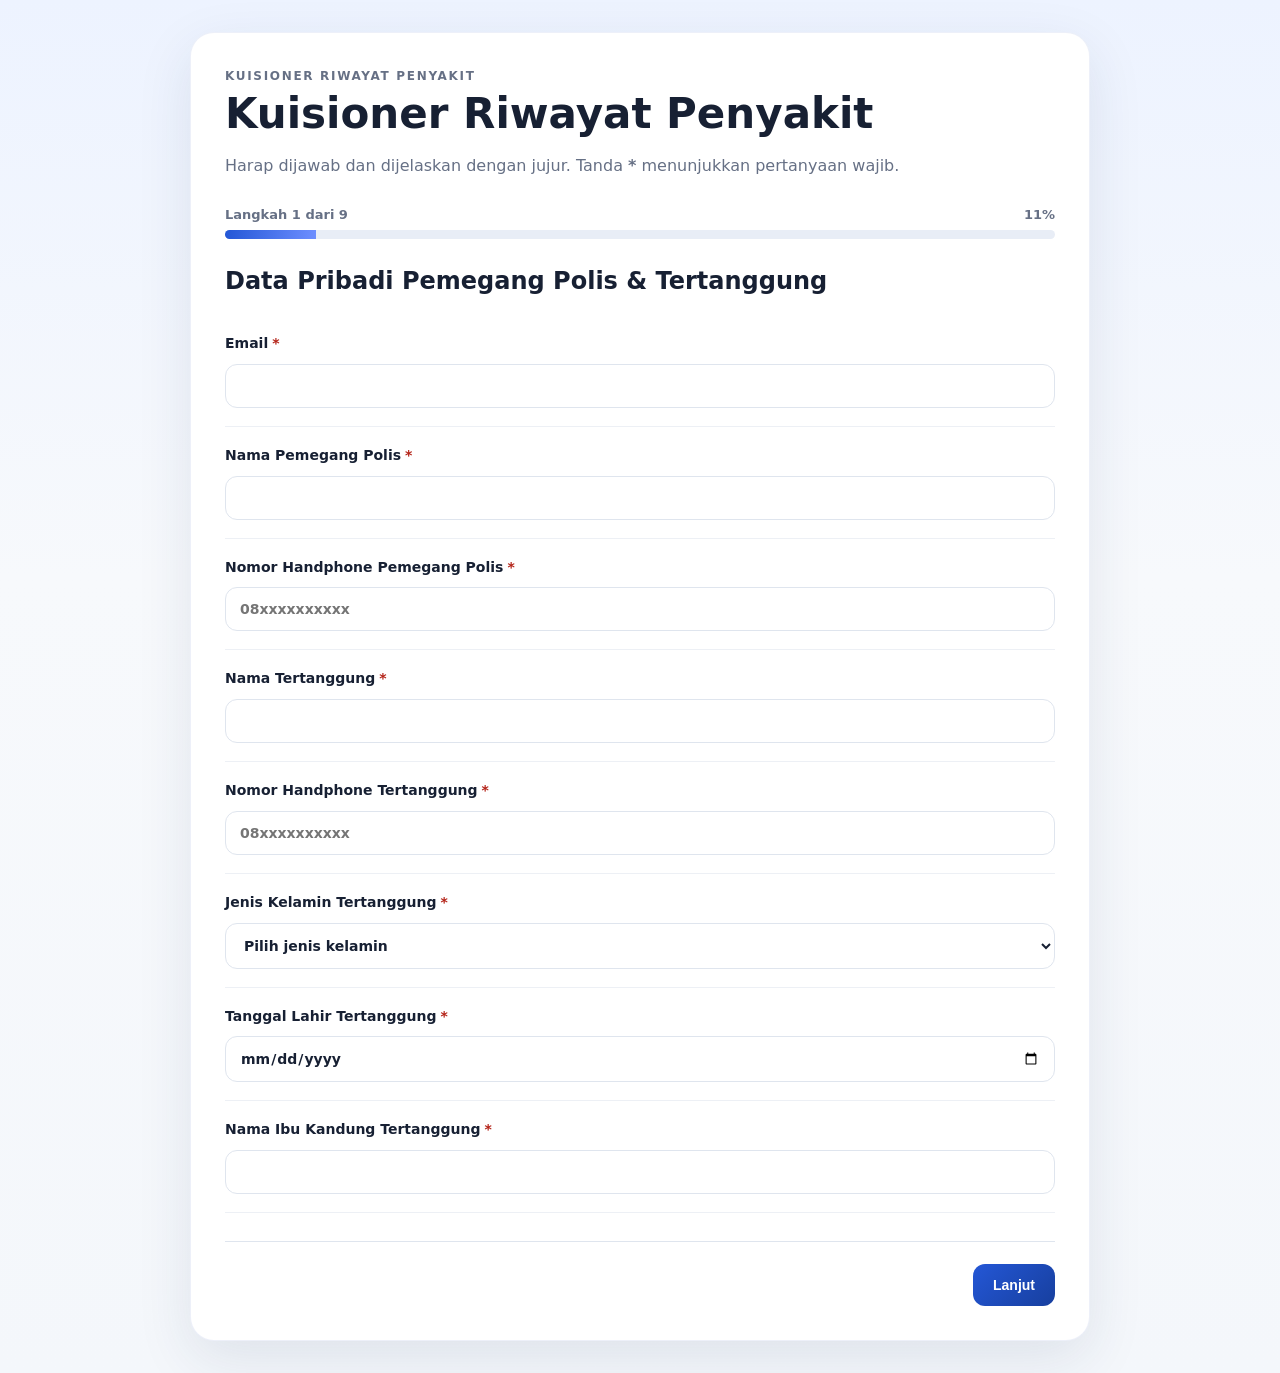
==== commit 1657d09e: "Update index.html" ====
--- a/index.html
+++ b/index.html
@@ -1,3 +1,4 @@
+<!DOCTYPE html>
 <!DOCTYPE html>
 
 <html lang="id"><head><meta charset="utf-8"/><meta content="width=device-width,initial-scale=1" name="viewport"/><title>Kuisioner Riwayat Penyakit</title><link href="assets/css/styles.css" rel="stylesheet"/></head><body><main class="page-shell"><section class="form-card"><header class="form-header"><p class="eyebrow">KUISIONER RIWAYAT PENYAKIT</p><h1>Kuisioner Riwayat Penyakit</h1><p>Harap dijawab dan dijelaskan dengan jujur. Tanda <strong>*</strong> menunjukkan pertanyaan wajib.</p></header><div class="progress-wrap"><div class="progress-meta"><span id="stepLabel">Langkah 1 dari 9</span><span id="progressPercent">11%</span></div><div class="progress-track"><div class="progress-bar" id="progressBar"></div></div></div><form id="healthForm" novalidate=""><section class="step active" data-step="1"><h2>Data Pribadi Pemegang Polis &amp; Tertanggung</h2><label class="question identity-question"><span class="question-number identity-number"></span><span class="question-body"><span class="question-text">Email<span>*</span></span><input autocomplete="email" data-label="Email" name="q01" required="" type="email"/></span></label><label class="question identity-question"><span class="question-number identity-number"></span><span class="question-body"><span class="question-text">Nama Pemegang Polis<span>*</span></span><input data-label="Nama Pemegang Polis" name="q02" required=""/></span></label><label class="question identity-question"><span class="question-number identity-number"></span><span class="question-body"><span class="question-text">Nomor Handphone Pemegang Polis<span>*</span></span><input data-label="Nomor Handphone Pemegang Polis" inputmode="tel" name="q03" placeholder="08xxxxxxxxxx" required=""/></span></label><label class="question identity-question"><span class="question-number identity-number"></span><span class="question-body"><span class="question-text">Nama Tertanggung<span>*</span></span><input data-label="Nama Tertanggung" name="q04" required=""/></span></label><label class="question identity-question"><span class="question-number identity-number"></span><span class="question-body"><span class="question-text">Nomor Handphone Tertanggung<span>*</span></span><input data-label="Nomor Handphone Tertanggung" inputmode="tel" name="q05" placeholder="08xxxxxxxxxx" required=""/></span></label><label class="question identity-question"><span class="question-number identity-number"></span><span class="question-body"><span class="question-text">Jenis Kelamin Tertanggung<span>*</span></span><select data-label="Jenis Kelamin Tertanggung" name="jenis_kelamin" required=""><option value="">Pilih jenis kelamin</option><option value="LAKI-LAKI">Laki-laki</option><option value="PEREMPUAN">Perempuan</option></select></span></label><label class="question identity-question"><span class="question-number identity-number"></span><span class="question-body"><span class="question-text">Tanggal Lahir Tertanggung<span>*</span></span><input data-label="Tanggal Lahir Tertanggung" max="2099-12-31" name="tanggal_lahir" required="" type="date"/></span></label><label class="question identity-question"><span class="question-number identity-number"></span><span class="question-body"><span class="question-text">Nama Ibu Kandung Tertanggung<span>*</span></span><input data-label="Nama Ibu Kandung Tertanggung" name="q08" required=""/></span></label></section>
@@ -5,7 +6,16 @@
 <section class="step" data-step="3"><h2>Riwayat Penyakit</h2><div class="section-note"><strong>8. Apakah Anda pernah/sedang menderita atau mendapatkan pengobatan untuk gangguan/penyakit di bawah ini?</strong><br/>Harap dijawab dan dijelaskan dengan jujur.</div><div class="question"><span class="question-number">8a.</span><span class="question-body"><span class="question-text">Kelainan syaraf kerangka dan otot. Kelumpuhan, ayan/kejang, pingsan, sering pusing (Vertigo), kesemutan, nyeri sendi, rematik/encok, demam rematik, kelemahan alat gerak, stres, depresi, gangguan jiwa? Jika Ya, harap dijelaskan<span>*</span></span><div aria-label="Kelainan syaraf kerangka dan otot. Kelumpuhan, ayan/kejang, pingsan, sering pusing (Vertigo), kesemutan, nyeri sendi, rematik/encok, demam rematik, kelemahan alat gerak, stres, depresi, gangguan jiwa? Jika Ya, harap dijelaskan" class="yes-no-group" role="radiogroup"><label class="choice-card"><input data-label="Kelainan syaraf kerangka dan otot. Kelumpuhan, ayan/kejang, pingsan, sering pusing (Vertigo), kesemutan, nyeri sendi, rematik/encok, demam rematik, kelemahan alat gerak, stres, depresi, gangguan jiwa? Jika Ya, harap dijelaskan" name="q14" required="" type="radio" value="YA"/><span>Ya</span></label><label class="choice-card"><input data-label="Kelainan syaraf kerangka dan otot. Kelumpuhan, ayan/kejang, pingsan, sering pusing (Vertigo), kesemutan, nyeri sendi, rematik/encok, demam rematik, kelemahan alat gerak, stres, depresi, gangguan jiwa? Jika Ya, harap dijelaskan" name="q14" required="" type="radio" value="TIDAK"/><span>Tidak</span></label></div><div class="conditional-detail" data-detail-for="q14" hidden=""><label for="q14_detail">Mohon jelaskan</label><textarea data-label="Penjelasan - Kelainan syaraf kerangka dan otot. Kelumpuhan, ayan/kejang, pingsan, sering pusing (Vertigo), kesemutan, nyeri sendi, rematik/encok, demam rematik, kelemahan alat gerak, stres, depresi, gangguan jiwa? Jika Ya, harap dijelaskan" id="q14_detail" name="q14_detail" placeholder="Tuliskan penjelasan secara lengkap" rows="3"></textarea></div></span></div><div class="question"><span class="question-number">8b.</span><span class="question-body"><span class="question-text">Kelainan atau gangguan fungsi pada mata, telinga, hidung, tenggorokan? Jika Ya, harap dijelaskan<span>*</span></span><div aria-label="Kelainan atau gangguan fungsi pada mata, telinga, hidung, tenggorokan? Jika Ya, harap dijelaskan" class="yes-no-group" role="radiogroup"><label class="choice-card"><input data-label="Kelainan atau gangguan fungsi pada mata, telinga, hidung, tenggorokan? Jika Ya, harap dijelaskan" name="q15" required="" type="radio" value="YA"/><span>Ya</span></label><label class="choice-card"><input data-label="Kelainan atau gangguan fungsi pada mata, telinga, hidung, tenggorokan? Jika Ya, harap dijelaskan" name="q15" required="" type="radio" value="TIDAK"/><span>Tidak</span></label></div><div class="conditional-detail" data-detail-for="q15" hidden=""><label for="q15_detail">Mohon jelaskan</label><textarea data-label="Penjelasan - Kelainan atau gangguan fungsi pada mata, telinga, hidung, tenggorokan? Jika Ya, harap dijelaskan" id="q15_detail" name="q15_detail" placeholder="Tuliskan penjelasan secara lengkap" rows="3"></textarea></div></span></div><div class="question"><span class="question-number">8c.</span><span class="question-body"><span class="question-text">Kelainan saluran pernafasan. Asthma, bronchitis, TBC, paru, batuk kronis, batuk darah? Jika Ya, harap dijelaskan<span>*</span></span><div aria-label="Kelainan saluran pernafasan. Asthma, bronchitis, TBC, paru, batuk kronis, batuk darah? Jika Ya, harap dijelaskan" class="yes-no-group" role="radiogroup"><label class="choice-card"><input data-label="Kelainan saluran pernafasan. Asthma, bronchitis, TBC, paru, batuk kronis, batuk darah? Jika Ya, harap dijelaskan" name="q16" required="" type="radio" value="YA"/><span>Ya</span></label><label class="choice-card"><input data-label="Kelainan saluran pernafasan. Asthma, bronchitis, TBC, paru, batuk kronis, batuk darah? Jika Ya, harap dijelaskan" name="q16" required="" type="radio" value="TIDAK"/><span>Tidak</span></label></div><div class="conditional-detail" data-detail-for="q16" hidden=""><label for="q16_detail">Mohon jelaskan</label><textarea data-label="Penjelasan - Kelainan saluran pernafasan. Asthma, bronchitis, TBC, paru, batuk kronis, batuk darah? Jika Ya, harap dijelaskan" id="q16_detail" name="q16_detail" placeholder="Tuliskan penjelasan secara lengkap" rows="3"></textarea></div></span></div><div class="question"><span class="question-number">8d.</span><span class="question-body"><span class="question-text">Kelainan jantung dan pembuluh darah. Sesak napas, berdebar-debar, sakit dada, serangan jantung, sering sakit kepala, tekanan darah tinggi, stroke, varices? Jika Ya, harap dijelaskan<span>*</span></span><div aria-label="Kelainan jantung dan pembuluh darah. Sesak napas, berdebar-debar, sakit dada, serangan jantung, sering sakit kepala, tekanan darah tinggi, stroke, varices? Jika Ya, harap dijelaskan" class="yes-no-group" role="radiogroup"><label class="choice-card"><input data-label="Kelainan jantung dan pembuluh darah. Sesak napas, berdebar-debar, sakit dada, serangan jantung, sering sakit kepala, tekanan darah tinggi, stroke, varices? Jika Ya, harap dijelaskan" name="q17" required="" type="radio" value="YA"/><span>Ya</span></label><label class="choice-card"><input data-label="Kelainan jantung dan pembuluh darah. Sesak napas, berdebar-debar, sakit dada, serangan jantung, sering sakit kepala, tekanan darah tinggi, stroke, varices? Jika Ya, harap dijelaskan" name="q17" required="" type="radio" value="TIDAK"/><span>Tidak</span></label></div><div class="conditional-detail" data-detail-for="q17" hidden=""><label for="q17_detail">Mohon jelaskan</label><textarea data-label="Penjelasan - Kelainan jantung dan pembuluh darah. Sesak napas, berdebar-debar, sakit dada, serangan jantung, sering sakit kepala, tekanan darah tinggi, stroke, varices? Jika Ya, harap dijelaskan" id="q17_detail" name="q17_detail" placeholder="Tuliskan penjelasan secara lengkap" rows="3"></textarea></div></span></div><div class="question"><span class="question-number">8e.</span><span class="question-body"><span class="question-text">Kelainan saluran pencernaan dan hati. Sakit ulu hati (maag), sakit kuning, muntah darah, ambeien (wasir), hernia, sering sakit perut (diare), muntah-muntah, hepatitis (tipe ...), batu atau infeksi saluran empedu?<span>*</span></span><div aria-label="Kelainan saluran pencernaan dan hati. Sakit ulu hati (maag), sakit kuning, muntah darah, ambeien (wasir), hernia, sering sakit perut (diare), muntah-muntah, hepatitis (tipe ...), batu atau infeksi saluran empedu?" class="yes-no-group" role="radiogroup"><label class="choice-card"><input data-label="Kelainan saluran pencernaan dan hati. Sakit ulu hati (maag), sakit kuning, muntah darah, ambeien (wasir), hernia, sering sakit perut (diare), muntah-muntah, hepatitis (tipe ...), batu atau infeksi saluran empedu?" name="q18" required="" type="radio" value="YA"/><span>Ya</span></label><label class="choice-card"><input data-label="Kelainan saluran pencernaan dan hati. Sakit ulu hati (maag), sakit kuning, muntah darah, ambeien (wasir), hernia, sering sakit perut (diare), muntah-muntah, hepatitis (tipe ...), batu atau infeksi saluran empedu?" name="q18" required="" type="radio" value="TIDAK"/><span>Tidak</span></label></div><div class="conditional-detail" data-detail-for="q18" hidden=""><label for="q18_detail">Mohon jelaskan</label><textarea data-label="Penjelasan - Kelainan saluran pencernaan dan hati. Sakit ulu hati (maag), sakit kuning, muntah darah, ambeien (wasir), hernia, sering sakit perut (diare), muntah-muntah, hepatitis (tipe ...), batu atau infeksi saluran empedu?" id="q18_detail" name="q18_detail" placeholder="Tuliskan penjelasan secara lengkap" rows="3"></textarea></div></span></div><div class="question"><span class="question-number">8f.</span><span class="question-body"><span class="question-text">Kelainan ginjal dan saluran kemih. Sakit pinggang, kencing batu/batu ginjal, infeksi ginjal, kencing darah, kencing nanah, sakit prostat? Jika Ya, harap dijelaskan<span>*</span></span><div aria-label="Kelainan ginjal dan saluran kemih. Sakit pinggang, kencing batu/batu ginjal, infeksi ginjal, kencing darah, kencing nanah, sakit prostat? Jika Ya, harap dijelaskan" class="yes-no-group" role="radiogroup"><label class="choice-card"><input data-label="Kelainan ginjal dan saluran kemih. Sakit pinggang, kencing batu/batu ginjal, infeksi ginjal, kencing darah, kencing nanah, sakit prostat? Jika Ya, harap dijelaskan" name="q19" required="" type="radio" value="YA"/><span>Ya</span></label><label class="choice-card"><input data-label="Kelainan ginjal dan saluran kemih. Sakit pinggang, kencing batu/batu ginjal, infeksi ginjal, kencing darah, kencing nanah, sakit prostat? Jika Ya, harap dijelaskan" name="q19" required="" type="radio" value="TIDAK"/><span>Tidak</span></label></div><div class="conditional-detail" data-detail-for="q19" hidden=""><label for="q19_detail">Mohon jelaskan</label><textarea data-label="Penjelasan - Kelainan ginjal dan saluran kemih. Sakit pinggang, kencing batu/batu ginjal, infeksi ginjal, kencing darah, kencing nanah, sakit prostat? Jika Ya, harap dijelaskan" id="q19_detail" name="q19_detail" placeholder="Tuliskan penjelasan secara lengkap" rows="3"></textarea></div></span></div><div class="question"><span class="question-number">8g.</span><span class="question-body"><span class="question-text">Tumor, kanker, atau suatu benjolan yang tidak hilang? Jika Ya, harap dijelaskan<span>*</span></span><div aria-label="Tumor, kanker, atau suatu benjolan yang tidak hilang? Jika Ya, harap dijelaskan" class="yes-no-group" role="radiogroup"><label class="choice-card"><input data-label="Tumor, kanker, atau suatu benjolan yang tidak hilang? Jika Ya, harap dijelaskan" name="q20" required="" type="radio" value="YA"/><span>Ya</span></label><label class="choice-card"><input data-label="Tumor, kanker, atau suatu benjolan yang tidak hilang? Jika Ya, harap dijelaskan" name="q20" required="" type="radio" value="TIDAK"/><span>Tidak</span></label></div><div class="conditional-detail" data-detail-for="q20" hidden=""><label for="q20_detail">Mohon jelaskan</label><textarea data-label="Penjelasan - Tumor, kanker, atau suatu benjolan yang tidak hilang? Jika Ya, harap dijelaskan" id="q20_detail" name="q20_detail" placeholder="Tuliskan penjelasan secara lengkap" rows="3"></textarea></div></span></div><div class="question"><span class="question-number">8h.</span><span class="question-body"><span class="question-text">Kelainan metabolisme. Kencing manis, kelenjar gondok? Jika Ya, harap dijelaskan<span>*</span></span><div aria-label="Kelainan metabolisme. Kencing manis, kelenjar gondok? Jika Ya, harap dijelaskan" class="yes-no-group" role="radiogroup"><label class="choice-card"><input data-label="Kelainan metabolisme. Kencing manis, kelenjar gondok? Jika Ya, harap dijelaskan" name="q21" required="" type="radio" value="YA"/><span>Ya</span></label><label class="choice-card"><input data-label="Kelainan metabolisme. Kencing manis, kelenjar gondok? Jika Ya, harap dijelaskan" name="q21" required="" type="radio" value="TIDAK"/><span>Tidak</span></label></div><div class="conditional-detail" data-detail-for="q21" hidden=""><label for="q21_detail">Mohon jelaskan</label><textarea data-label="Penjelasan - Kelainan metabolisme. Kencing manis, kelenjar gondok? Jika Ya, harap dijelaskan" id="q21_detail" name="q21_detail" placeholder="Tuliskan penjelasan secara lengkap" rows="3"></textarea></div></span></div><div class="question"><span class="question-number">8i.</span><span class="question-body"><span class="question-text">Penyakit tropis/infeksi. Malaria, demam berdarah, tipus? Jika Ya, harap dijelaskan<span>*</span></span><div aria-label="Penyakit tropis/infeksi. Malaria, demam berdarah, tipus? Jika Ya, harap dijelaskan" class="yes-no-group" role="radiogroup"><label class="choice-card"><input data-label="Penyakit tropis/infeksi. Malaria, demam berdarah, tipus? Jika Ya, harap dijelaskan" name="q22" required="" type="radio" value="YA"/><span>Ya</span></label><label class="choice-card"><input data-label="Penyakit tropis/infeksi. Malaria, demam berdarah, tipus? Jika Ya, harap dijelaskan" name="q22" required="" type="radio" value="TIDAK"/><span>Tidak</span></label></div><div class="conditional-detail" data-detail-for="q22" hidden=""><label for="q22_detail">Mohon jelaskan</label><textarea data-label="Penjelasan - Penyakit tropis/infeksi. Malaria, demam berdarah, tipus? Jika Ya, harap dijelaskan" id="q22_detail" name="q22_detail" placeholder="Tuliskan penjelasan secara lengkap" rows="3"></textarea></div></span></div><div class="question"><span class="question-number">8j.</span><span class="question-body"><span class="question-text">Sering demam yang berlangsung lama, sering berkeringat dingin, kehilangan berat badan yang drastis, adanya pembesaran kelenjar di leher, ketiak dan lipat paha? Jika Ya, harap dijelaskan<span>*</span></span><div aria-label="Sering demam yang berlangsung lama, sering berkeringat dingin, kehilangan berat badan yang drastis, adanya pembesaran kelenjar di leher, ketiak dan lipat paha? Jika Ya, harap dijelaskan" class="yes-no-group" role="radiogroup"><label class="choice-card"><input data-label="Sering demam yang berlangsung lama, sering berkeringat dingin, kehilangan berat badan yang drastis, adanya pembesaran kelenjar di leher, ketiak dan lipat paha? Jika Ya, harap dijelaskan" name="q23" required="" type="radio" value="YA"/><span>Ya</span></label><label class="choice-card"><input data-label="Sering demam yang berlangsung lama, sering berkeringat dingin, kehilangan berat badan yang drastis, adanya pembesaran kelenjar di leher, ketiak dan lipat paha? Jika Ya, harap dijelaskan" name="q23" required="" type="radio" value="TIDAK"/><span>Tidak</span></label></div><div class="conditional-detail" data-detail-for="q23" hidden=""><label for="q23_detail">Mohon jelaskan</label><textarea data-label="Penjelasan - Sering demam yang berlangsung lama, sering berkeringat dingin, kehilangan berat badan yang drastis, adanya pembesaran kelenjar di leher, ketiak dan lipat paha? Jika Ya, harap dijelaskan" id="q23_detail" name="q23_detail" placeholder="Tuliskan penjelasan secara lengkap" rows="3"></textarea></div></span></div><div class="question"><span class="question-number">8j.1.</span><span class="question-body"><span class="question-text">Menerima transfusi darah? Jika Ya, harap dijelaskan<span>*</span></span><div aria-label="Menerima transfusi darah? Jika Ya, harap dijelaskan" class="yes-no-group" role="radiogroup"><label class="choice-card"><input data-label="Menerima transfusi darah? Jika Ya, harap dijelaskan" name="q24" required="" type="radio" value="YA"/><span>Ya</span></label><label class="choice-card"><input data-label="Menerima transfusi darah? Jika Ya, harap dijelaskan" name="q24" required="" type="radio" value="TIDAK"/><span>Tidak</span></label></div><div class="conditional-detail" data-detail-for="q24" hidden=""><label for="q24_detail">Mohon jelaskan</label><textarea data-label="Penjelasan - Menerima transfusi darah? Jika Ya, harap dijelaskan" id="q24_detail" name="q24_detail" placeholder="Tuliskan penjelasan secara lengkap" rows="3"></textarea></div></span></div><div class="question"><span class="question-number">8j.2.</span><span class="question-body"><span class="question-text">Ditolak sebagai donor darah? Jika Ya, harap dijelaskan<span>*</span></span><div aria-label="Ditolak sebagai donor darah? Jika Ya, harap dijelaskan" class="yes-no-group" role="radiogroup"><label class="choice-card"><input data-label="Ditolak sebagai donor darah? Jika Ya, harap dijelaskan" name="q25" required="" type="radio" value="YA"/><span>Ya</span></label><label class="choice-card"><input data-label="Ditolak sebagai donor darah? Jika Ya, harap dijelaskan" name="q25" required="" type="radio" value="TIDAK"/><span>Tidak</span></label></div><div class="conditional-detail" data-detail-for="q25" hidden=""><label for="q25_detail">Mohon jelaskan</label><textarea data-label="Penjelasan - Ditolak sebagai donor darah? Jika Ya, harap dijelaskan" id="q25_detail" name="q25_detail" placeholder="Tuliskan penjelasan secara lengkap" rows="3"></textarea></div></span></div><div class="question"><span class="question-number">8j.3.</span><span class="question-body"><span class="question-text">Pernah tes darah untuk AIDS? Jika Ya, harap dijelaskan<span>*</span></span><div aria-label="Pernah tes darah untuk AIDS? Jika Ya, harap dijelaskan" class="yes-no-group" role="radiogroup"><label class="choice-card"><input data-label="Pernah tes darah untuk AIDS? Jika Ya, harap dijelaskan" name="q26" required="" type="radio" value="YA"/><span>Ya</span></label><label class="choice-card"><input data-label="Pernah tes darah untuk AIDS? Jika Ya, harap dijelaskan" name="q26" required="" type="radio" value="TIDAK"/><span>Tidak</span></label></div><div class="conditional-detail" data-detail-for="q26" hidden=""><label for="q26_detail">Mohon jelaskan</label><textarea data-label="Penjelasan - Pernah tes darah untuk AIDS? Jika Ya, harap dijelaskan" id="q26_detail" name="q26_detail" placeholder="Tuliskan penjelasan secara lengkap" rows="3"></textarea></div></span></div><div class="question"><span class="question-number">8j.4.</span><span class="question-body"><span class="question-text">Sedang dalam perawatan Dokter sehubungan dengan AIDS? Jika Ya, harap dijelaskan<span>*</span></span><div aria-label="Sedang dalam perawatan Dokter sehubungan dengan AIDS? Jika Ya, harap dijelaskan" class="yes-no-group" role="radiogroup"><label class="choice-card"><input data-label="Sedang dalam perawatan Dokter sehubungan dengan AIDS? Jika Ya, harap dijelaskan" name="q27" required="" type="radio" value="YA"/><span>Ya</span></label><label class="choice-card"><input data-label="Sedang dalam perawatan Dokter sehubungan dengan AIDS? Jika Ya, harap dijelaskan" name="q27" required="" type="radio" value="TIDAK"/><span>Tidak</span></label></div><div class="conditional-detail" data-detail-for="q27" hidden=""><label for="q27_detail">Mohon jelaskan</label><textarea data-label="Penjelasan - Sedang dalam perawatan Dokter sehubungan dengan AIDS? Jika Ya, harap dijelaskan" id="q27_detail" name="q27_detail" placeholder="Tuliskan penjelasan secara lengkap" rows="3"></textarea></div></span></div><div class="question"><span class="question-number">8k.</span><span class="question-body"><span class="question-text">Kelainan darah seperti anemia, leukemia? Jika Ya, harap dijelaskan<span>*</span></span><div aria-label="Kelainan darah seperti anemia, leukemia? Jika Ya, harap dijelaskan" class="yes-no-group" role="radiogroup"><label class="choice-card"><input data-label="Kelainan darah seperti anemia, leukemia? Jika Ya, harap dijelaskan" name="q28" required="" type="radio" value="YA"/><span>Ya</span></label><label class="choice-card"><input data-label="Kelainan darah seperti anemia, leukemia? Jika Ya, harap dijelaskan" name="q28" required="" type="radio" value="TIDAK"/><span>Tidak</span></label></div><div class="conditional-detail" data-detail-for="q28" hidden=""><label for="q28_detail">Mohon jelaskan</label><textarea data-label="Penjelasan - Kelainan darah seperti anemia, leukemia? Jika Ya, harap dijelaskan" id="q28_detail" name="q28_detail" placeholder="Tuliskan penjelasan secara lengkap" rows="3"></textarea></div></span></div><div class="question"><span class="question-number">8l.</span><span class="question-body"><span class="question-text">Kelainan kulit dan tulang. Gangguan tulang belakang, patah tulang, polio, amputasi, kelainan kulit, kusta? Jika Ya, harap dijelaskan<span>*</span></span><div aria-label="Kelainan kulit dan tulang. Gangguan tulang belakang, patah tulang, polio, amputasi, kelainan kulit, kusta? Jika Ya, harap dijelaskan" class="yes-no-group" role="radiogroup"><label class="choice-card"><input data-label="Kelainan kulit dan tulang. Gangguan tulang belakang, patah tulang, polio, amputasi, kelainan kulit, kusta? Jika Ya, harap dijelaskan" name="q29" required="" type="radio" value="YA"/><span>Ya</span></label><label class="choice-card"><input data-label="Kelainan kulit dan tulang. Gangguan tulang belakang, patah tulang, polio, amputasi, kelainan kulit, kusta? Jika Ya, harap dijelaskan" name="q29" required="" type="radio" value="TIDAK"/><span>Tidak</span></label></div><div class="conditional-detail" data-detail-for="q29" hidden=""><label for="q29_detail">Mohon jelaskan</label><textarea data-label="Penjelasan - Kelainan kulit dan tulang. Gangguan tulang belakang, patah tulang, polio, amputasi, kelainan kulit, kusta? Jika Ya, harap dijelaskan" id="q29_detail" name="q29_detail" placeholder="Tuliskan penjelasan secara lengkap" rows="3"></textarea></div></span></div><div class="question"><span class="question-number">8m.</span><span class="question-body"><span class="question-text">Penyakit lainnya yang tidak disebutkan di atas? Jika Ya, harap dijelaskan<span>*</span></span><div aria-label="Penyakit lainnya yang tidak disebutkan di atas? Jika Ya, harap dijelaskan" class="yes-no-group" role="radiogroup"><label class="choice-card"><input data-label="Penyakit lainnya yang tidak disebutkan di atas? Jika Ya, harap dijelaskan" name="q30" required="" type="radio" value="YA"/><span>Ya</span></label><label class="choice-card"><input data-label="Penyakit lainnya yang tidak disebutkan di atas? Jika Ya, harap dijelaskan" name="q30" required="" type="radio" value="TIDAK"/><span>Tidak</span></label></div><div class="conditional-detail" data-detail-for="q30" hidden=""><label for="q30_detail">Mohon jelaskan</label><textarea data-label="Penjelasan - Penyakit lainnya yang tidak disebutkan di atas? Jika Ya, harap dijelaskan" id="q30_detail" name="q30_detail" placeholder="Tuliskan penjelasan secara lengkap" rows="3"></textarea></div></span></div></section>
 <section class="step" data-step="4"><h2>9. Dalam 5 Tahun Terakhir</h2><div class="section-note">Harap dijawab dan dijelaskan dengan jujur.</div><div class="question"><span class="question-number">9a.</span><span class="question-body"><span class="question-text">Menderita sakit, menjalani rawat inap, operasi, biopsi, endoskopi, radiasi? Jika Ya, harap dijelaskan<span>*</span></span><div aria-label="Menderita sakit, menjalani rawat inap, operasi, biopsi, endoskopi, radiasi? Jika Ya, harap dijelaskan" class="yes-no-group" role="radiogroup"><label class="choice-card"><input data-label="Menderita sakit, menjalani rawat inap, operasi, biopsi, endoskopi, radiasi? Jika Ya, harap dijelaskan" name="q31" required="" type="radio" value="YA"/><span>Ya</span></label><label class="choice-card"><input data-label="Menderita sakit, menjalani rawat inap, operasi, biopsi, endoskopi, radiasi? Jika Ya, harap dijelaskan" name="q31" required="" type="radio" value="TIDAK"/><span>Tidak</span></label></div><div class="conditional-detail" data-detail-for="q31" hidden=""><label for="q31_detail">Mohon jelaskan</label><textarea data-label="Penjelasan - Menderita sakit, menjalani rawat inap, operasi, biopsi, endoskopi, radiasi? Jika Ya, harap dijelaskan" id="q31_detail" name="q31_detail" placeholder="Tuliskan penjelasan secara lengkap" rows="3"></textarea></div></span></div><div class="question"><span class="question-number">9b.</span><span class="question-body"><span class="question-text">ECG, USG, CT Scan, tes darah misalnya kolesterol, gula darah, AIDS, hepatitis termasuk hepatitis B, C, anemia dll? Jika Ya, harap dijelaskan<span>*</span></span><div aria-label="ECG, USG, CT Scan, tes darah misalnya kolesterol, gula darah, AIDS, hepatitis termasuk hepatitis B, C, anemia dll? Jika Ya, harap dijelaskan" class="yes-no-group" role="radiogroup"><label class="choice-card"><input data-label="ECG, USG, CT Scan, tes darah misalnya kolesterol, gula darah, AIDS, hepatitis termasuk hepatitis B, C, anemia dll? Jika Ya, harap dijelaskan" name="q32" required="" type="radio" value="YA"/><span>Ya</span></label><label class="choice-card"><input data-label="ECG, USG, CT Scan, tes darah misalnya kolesterol, gula darah, AIDS, hepatitis termasuk hepatitis B, C, anemia dll? Jika Ya, harap dijelaskan" name="q32" required="" type="radio" value="TIDAK"/><span>Tidak</span></label></div><div class="conditional-detail" data-detail-for="q32" hidden=""><label for="q32_detail">Mohon jelaskan</label><textarea data-label="Penjelasan - ECG, USG, CT Scan, tes darah misalnya kolesterol, gula darah, AIDS, hepatitis termasuk hepatitis B, C, anemia dll? Jika Ya, harap dijelaskan" id="q32_detail" name="q32_detail" placeholder="Tuliskan penjelasan secara lengkap" rows="3"></textarea></div></span></div><div class="question"><span class="question-number">9c.</span><span class="question-body"><span class="question-text">Menjalani pemeriksaan ke dokter umum/spesialis? Jika Ya, harap dijelaskan<span>*</span></span><div aria-label="Menjalani pemeriksaan ke dokter umum/spesialis? Jika Ya, harap dijelaskan" class="yes-no-group" role="radiogroup"><label class="choice-card"><input data-label="Menjalani pemeriksaan ke dokter umum/spesialis? Jika Ya, harap dijelaskan" name="q33" required="" type="radio" value="YA"/><span>Ya</span></label><label class="choice-card"><input data-label="Menjalani pemeriksaan ke dokter umum/spesialis? Jika Ya, harap dijelaskan" name="q33" required="" type="radio" value="TIDAK"/><span>Tidak</span></label></div><div class="conditional-detail" data-detail-for="q33" hidden=""><label for="q33_detail">Mohon jelaskan</label><textarea data-label="Penjelasan - Menjalani pemeriksaan ke dokter umum/spesialis? Jika Ya, harap dijelaskan" id="q33_detail" name="q33_detail" placeholder="Tuliskan penjelasan secara lengkap" rows="3"></textarea></div></span></div><div class="question"><span class="question-number">9d.</span><span class="question-body"><span class="question-text">Mengalami keracunan, kecelakaan atau coba bunuh diri? Jika Ya, harap dijelaskan<span>*</span></span><div aria-label="Mengalami keracunan, kecelakaan atau coba bunuh diri? Jika Ya, harap dijelaskan" class="yes-no-group" role="radiogroup"><label class="choice-card"><input data-label="Mengalami keracunan, kecelakaan atau coba bunuh diri? Jika Ya, harap dijelaskan" name="q34" required="" type="radio" value="YA"/><span>Ya</span></label><label class="choice-card"><input data-label="Mengalami keracunan, kecelakaan atau coba bunuh diri? Jika Ya, harap dijelaskan" name="q34" required="" type="radio" value="TIDAK"/><span>Tidak</span></label></div><div class="conditional-detail" data-detail-for="q34" hidden=""><label for="q34_detail">Mohon jelaskan</label><textarea data-label="Penjelasan - Mengalami keracunan, kecelakaan atau coba bunuh diri? Jika Ya, harap dijelaskan" id="q34_detail" name="q34_detail" placeholder="Tuliskan penjelasan secara lengkap" rows="3"></textarea></div></span></div></section>
 <section class="step" data-step="5"><h2>10. Khusus Wanita &amp; 11. Riwayat Keluarga</h2><div class="section-note" id="femaleApplicabilityNote">Bagian ini hanya dapat diisi untuk Calon Tertanggung perempuan.</div><div class="question conditional-section-question" data-female-only="true"><span class="question-number">10a.</span><span class="question-body"><span class="question-text">Apakah Anda sedang hamil? (Bila Ya, lengkapi usia kehamilan dan haid terakhir dd/mm/yy)<span>*</span></span><div aria-label="Apakah Anda sedang hamil? (Bila Ya, lengkapi usia kehamilan dan haid terakhir dd/mm/yy)" class="yes-no-group" role="radiogroup"><label class="choice-card"><input data-label="Apakah Anda sedang hamil? (Bila Ya, lengkapi usia kehamilan dan haid terakhir dd/mm/yy)" name="q35" required="" type="radio" value="YA"/><span>Ya</span></label><label class="choice-card"><input data-label="Apakah Anda sedang hamil? (Bila Ya, lengkapi usia kehamilan dan haid terakhir dd/mm/yy)" name="q35" required="" type="radio" value="TIDAK"/><span>Tidak</span></label></div><div class="conditional-detail" data-detail-for="q35" hidden=""><label for="q35_detail">Mohon jelaskan</label><textarea data-label="Penjelasan - Apakah Anda sedang hamil? (Bila Ya, lengkapi usia kehamilan dan haid terakhir dd/mm/yy)" id="q35_detail" name="q35_detail" placeholder="Tuliskan penjelasan secara lengkap" rows="3"></textarea></div></span></div><div class="question conditional-section-question" data-female-only="true"><span class="question-number">10b.</span><span class="question-body"><span class="question-text">Ada gangguan haid, pernah keguguran, kelainan pada saat bersalin? Jika Ya, harap dijelaskan<span>*</span></span><div aria-label="Ada gangguan haid, pernah keguguran, kelainan pada saat bersalin? Jika Ya, harap dijelaskan" class="yes-no-group" role="radiogroup"><label class="choice-card"><input data-label="Ada gangguan haid, pernah keguguran, kelainan pada saat bersalin? Jika Ya, harap dijelaskan" name="q36" required="" type="radio" value="YA"/><span>Ya</span></label><label class="choice-card"><input data-label="Ada gangguan haid, pernah keguguran, kelainan pada saat bersalin? Jika Ya, harap dijelaskan" name="q36" required="" type="radio" value="TIDAK"/><span>Tidak</span></label></div><div class="conditional-detail" data-detail-for="q36" hidden=""><label for="q36_detail">Mohon jelaskan</label><textarea data-label="Penjelasan - Ada gangguan haid, pernah keguguran, kelainan pada saat bersalin? Jika Ya, harap dijelaskan" id="q36_detail" name="q36_detail" placeholder="Tuliskan penjelasan secara lengkap" rows="3"></textarea></div></span></div><div class="question conditional-section-question" data-female-only="true"><span class="question-number">10c.</span><span class="question-body"><span class="question-text">Pernah diberitahukan atau sedang menderita kelainan janin di dalam kandungan/rahim/indung telur atau organ reproduksi, komplikasi kehamilan, payudara? Jika Ya, harap dijelaskan<span>*</span></span><div aria-label="Pernah diberitahukan atau sedang menderita kelainan janin di dalam kandungan/rahim/indung telur atau organ reproduksi, komplikasi kehamilan, payudara? Jika Ya, harap dijelaskan" class="yes-no-group" role="radiogroup"><label class="choice-card"><input data-label="Pernah diberitahukan atau sedang menderita kelainan janin di dalam kandungan/rahim/indung telur atau organ reproduksi, komplikasi kehamilan, payudara? Jika Ya, harap dijelaskan" name="q37" required="" type="radio" value="YA"/><span>Ya</span></label><label class="choice-card"><input data-label="Pernah diberitahukan atau sedang menderita kelainan janin di dalam kandungan/rahim/indung telur atau organ reproduksi, komplikasi kehamilan, payudara? Jika Ya, harap dijelaskan" name="q37" required="" type="radio" value="TIDAK"/><span>Tidak</span></label></div><div class="conditional-detail" data-detail-for="q37" hidden=""><label for="q37_detail">Mohon jelaskan</label><textarea data-label="Penjelasan - Pernah diberitahukan atau sedang menderita kelainan janin di dalam kandungan/rahim/indung telur atau organ reproduksi, komplikasi kehamilan, payudara? Jika Ya, harap dijelaskan" id="q37_detail" name="q37_detail" placeholder="Tuliskan penjelasan secara lengkap" rows="3"></textarea></div></span></div><div class="question conditional-section-question" data-female-only="true"><span class="question-number">10d.</span><span class="question-body"><span class="question-text">Pernah atau disarankan untuk periksa papsmear, mammografi atau pemeriksaan kandungan lainnya? Jika Ya, harap dijelaskan<span>*</span></span><div aria-label="Pernah atau disarankan untuk periksa papsmear, mammografi atau pemeriksaan kandungan lainnya? Jika Ya, harap dijelaskan" class="yes-no-group" role="radiogroup"><label class="choice-card"><input data-label="Pernah atau disarankan untuk periksa papsmear, mammografi atau pemeriksaan kandungan lainnya? Jika Ya, harap dijelaskan" name="q38" required="" type="radio" value="YA"/><span>Ya</span></label><label class="choice-card"><input data-label="Pernah atau disarankan untuk periksa papsmear, mammografi atau pemeriksaan kandungan lainnya? Jika Ya, harap dijelaskan" name="q38" required="" type="radio" value="TIDAK"/><span>Tidak</span></label></div><div class="conditional-detail" data-detail-for="q38" hidden=""><label for="q38_detail">Mohon jelaskan</label><textarea data-label="Penjelasan - Pernah atau disarankan untuk periksa papsmear, mammografi atau pemeriksaan kandungan lainnya? Jika Ya, harap dijelaskan" id="q38_detail" name="q38_detail" placeholder="Tuliskan penjelasan secara lengkap" rows="3"></textarea></div></span></div><div class="question"><span class="question-number">11.</span><span class="question-body"><span class="question-text">Apakah ada sanak keluarga (ayah, ibu, kakak, adik atau anak) yang menderita TBC paru, jantung, asthma, kencing manis, tekanan darah tinggi, ayan, kanker, AIDS atau penyakit lainnya? Jika Ya, harap dijelaskan<span>*</span></span><div aria-label="Apakah ada sanak keluarga (ayah, ibu, kakak, adik atau anak) yang menderita TBC paru, jantung, asthma, kencing manis, tekanan darah tinggi, ayan, kanker, AIDS atau penyakit lainnya? Jika Ya, harap dijelaskan" class="yes-no-group" role="radiogroup"><label class="choice-card"><input data-label="Apakah ada sanak keluarga (ayah, ibu, kakak, adik atau anak) yang menderita TBC paru, jantung, asthma, kencing manis, tekanan darah tinggi, ayan, kanker, AIDS atau penyakit lainnya? Jika Ya, harap dijelaskan" name="q39" required="" type="radio" value="YA"/><span>Ya</span></label><label class="choice-card"><input data-label="Apakah ada sanak keluarga (ayah, ibu, kakak, adik atau anak) yang menderita TBC paru, jantung, asthma, kencing manis, tekanan darah tinggi, ayan, kanker, AIDS atau penyakit lainnya? Jika Ya, harap dijelaskan" name="q39" required="" type="radio" value="TIDAK"/><span>Tidak</span></label></div><div class="conditional-detail" data-detail-for="q39" hidden=""><label for="q39_detail">Mohon jelaskan</label><textarea data-label="Penjelasan - Apakah ada sanak keluarga (ayah, ibu, kakak, adik atau anak) yang menderita TBC paru, jantung, asthma, kencing manis, tekanan darah tinggi, ayan, kanker, AIDS atau penyakit lainnya? Jika Ya, harap dijelaskan" id="q39_detail" name="q39_detail" placeholder="Tuliskan penjelasan secara lengkap" rows="3"></textarea></div></span></div></section>
-<section class="step" data-step="6"><h2>12. Khusus Tertanggung Anak &lt; 6 Tahun</h2><div class="section-note" id="childApplicabilityNote">Bagian ini hanya dapat diisi untuk Calon Tertanggung berusia di bawah 6 tahun.</div><div class="question"><span class="question-number">12a.</span><span class="question-body"><span class="question-text">Apakah Calon dilahirkan prematur dengan berat badan lahir dalam keadaan tidak normal? Jika Ya, harap dijelaskan<span>*</span></span><div aria-label="Apakah Calon dilahirkan prematur dengan berat badan lahir dalam keadaan tidak normal? Jika Ya, harap dijelaskan" class="yes-no-group" role="radiogroup"><label class="choice-card"><input data-label="Apakah Calon dilahirkan prematur dengan berat badan lahir dalam keadaan tidak normal? Jika Ya, harap dijelaskan" name="q40" required="" type="radio" value="YA"/><span>Ya</span></label><label class="choice-card"><input data-label="Apakah Calon dilahirkan prematur dengan berat badan lahir dalam keadaan tidak normal? Jika Ya, harap dijelaskan" name="q40" required="" type="radio" value="TIDAK"/><span>Tidak</span></label></div><div class="conditional-detail" data-detail-for="q40" hidden=""><label for="q40_detail">Mohon jelaskan</label><textarea data-label="Penjelasan - Apakah Calon dilahirkan prematur dengan berat badan lahir dalam keadaan tidak normal? Jika Ya, harap dijelaskan" id="q40_detail" name="q40_detail" placeholder="Tuliskan penjelasan secara lengkap" rows="3"></textarea></div></span></div><div class="question"><span class="question-number">12b.</span><span class="question-body"><span class="question-text">Apakah Calon dilahirkan secara tidak normal, menggunakan alat bantu? Jika Ya, harap dijelaskan<span>*</span></span><div aria-label="Apakah Calon dilahirkan secara tidak normal, menggunakan alat bantu? Jika Ya, harap dijelaskan" class="yes-no-group" role="radiogroup"><label class="choice-card"><input data-label="Apakah Calon dilahirkan secara tidak normal, menggunakan alat bantu? Jika Ya, harap dijelaskan" name="q41" required="" type="radio" value="YA"/><span>Ya</span></label><label class="choice-card"><input data-label="Apakah Calon dilahirkan secara tidak normal, menggunakan alat bantu? Jika Ya, harap dijelaskan" name="q41" required="" type="radio" value="TIDAK"/><span>Tidak</span></label></div><div class="conditional-detail" data-detail-for="q41" hidden=""><label for="q41_detail">Mohon jelaskan</label><textarea data-label="Penjelasan - Apakah Calon dilahirkan secara tidak normal, menggunakan alat bantu? Jika Ya, harap dijelaskan" id="q41_detail" name="q41_detail" placeholder="Tuliskan penjelasan secara lengkap" rows="3"></textarea></div></span></div><div class="question"><span class="question-number">12c.</span><span class="question-body"><span class="question-text">Apakah Calon waktu dilahirkan menderita penyakit kuning? Jika Ya, harap dijelaskan<span>*</span></span><div aria-label="Apakah Calon waktu dilahirkan menderita penyakit kuning? Jika Ya, harap dijelaskan" class="yes-no-group" role="radiogroup"><label class="choice-card"><input data-label="Apakah Calon waktu dilahirkan menderita penyakit kuning? Jika Ya, harap dijelaskan" name="q42" required="" type="radio" value="YA"/><span>Ya</span></label><label class="choice-card"><input data-label="Apakah Calon waktu dilahirkan menderita penyakit kuning? Jika Ya, harap dijelaskan" name="q42" required="" type="radio" value="TIDAK"/><span>Tidak</span></label></div><div class="conditional-detail" data-detail-for="q42" hidden=""><label for="q42_detail">Mohon jelaskan</label><textarea data-label="Penjelasan - Apakah Calon waktu dilahirkan menderita penyakit kuning? Jika Ya, harap dijelaskan" id="q42_detail" name="q42_detail" placeholder="Tuliskan penjelasan secara lengkap" rows="3"></textarea></div></span></div><div class="question"><span class="question-number">12d.</span><span class="question-body"><span class="question-text">Apakah Calon bila menangis sering menjadi biru dan bila terlalu lelah akan menderita sesak napas? Jika Ya, harap dijelaskan<span>*</span></span><div aria-label="Apakah Calon bila menangis sering menjadi biru dan bila terlalu lelah akan menderita sesak napas? Jika Ya, harap dijelaskan" class="yes-no-group" role="radiogroup"><label class="choice-card"><input data-label="Apakah Calon bila menangis sering menjadi biru dan bila terlalu lelah akan menderita sesak napas? Jika Ya, harap dijelaskan" name="q43" required="" type="radio" value="YA"/><span>Ya</span></label><label class="choice-card"><input data-label="Apakah Calon bila menangis sering menjadi biru dan bila terlalu lelah akan menderita sesak napas? Jika Ya, harap dijelaskan" name="q43" required="" type="radio" value="TIDAK"/><span>Tidak</span></label></div><div class="conditional-detail" data-detail-for="q43" hidden=""><label for="q43_detail">Mohon jelaskan</label><textarea data-label="Penjelasan - Apakah Calon bila menangis sering menjadi biru dan bila terlalu lelah akan menderita sesak napas? Jika Ya, harap dijelaskan" id="q43_detail" name="q43_detail" placeholder="Tuliskan penjelasan secara lengkap" rows="3"></textarea></div></span></div><div class="question"><span class="question-number">12e.</span><span class="question-body"><span class="question-text">Apakah Calon pernah mendapat imunisasi?<span>*</span></span><div aria-label="Apakah Calon pernah mendapat imunisasi?" class="yes-no-group" role="radiogroup"><label class="choice-card"><input data-label="Apakah Calon pernah mendapat imunisasi?" name="q44" required="" type="radio" value="YA"/><span>Ya</span></label><label class="choice-card"><input data-label="Apakah Calon pernah mendapat imunisasi?" name="q44" required="" type="radio" value="TIDAK"/><span>Tidak</span></label></div><div class="conditional-detail" data-detail-for="q44" data-detail-both="true" hidden=""><label for="q44_detail" id="q44_detail_label">Mohon jelaskan</label><textarea data-label="Penjelasan Imunisasi" id="q44_detail" name="q44_detail" placeholder="Tuliskan penjelasan secara lengkap" rows="3"></textarea></div></span></div></section>
+<section class="step" data-step="6"><h2>12. Khusus Tertanggung Anak &lt; 6 Tahun</h2><div class="section-note" id="childApplicabilityNote">Bagian ini hanya dapat diisi untuk Calon Tertanggung berusia di bawah 6 tahun.</div><div class="question"><span class="question-number">12a.</span><span class="question-body"><span class="question-text">Apakah Calon dilahirkan prematur dengan berat badan lahir dalam keadaan tidak normal? Jika Ya, harap dijelaskan<span>*</span></span><div aria-label="Apakah Calon dilahirkan prematur dengan berat badan lahir dalam keadaan tidak normal? Jika Ya, harap dijelaskan" class="yes-no-group" role="radiogroup"><label class="choice-card"><input data-label="Apakah Calon dilahirkan prematur dengan berat badan lahir dalam keadaan tidak normal? Jika Ya, harap dijelaskan" name="q40" required="" type="radio" value="YA"/><span>Ya</span></label><label class="choice-card"><input data-label="Apakah Calon dilahirkan prematur dengan berat badan lahir dalam keadaan tidak normal? Jika Ya, harap dijelaskan" name="q40" required="" type="radio" value="TIDAK"/><span>Tidak</span></label></div><div class="conditional-detail" data-detail-for="q40" hidden=""><label for="q40_detail">Mohon jelaskan</label><textarea data-label="Penjelasan - Apakah Calon dilahirkan prematur dengan berat badan lahir dalam keadaan tidak normal? Jika Ya, harap dijelaskan" id="q40_detail" name="q40_detail" placeholder="Tuliskan penjelasan secara lengkap" rows="3"></textarea></div></span></div><div class="question"><span class="question-number">12b.</span><span class="question-body"><span class="question-text">Apakah Calon dilahirkan secara tidak normal, menggunakan alat bantu? Jika Ya, harap dijelaskan<span>*</span></span><div aria-label="Apakah Calon dilahirkan secara tidak normal, menggunakan alat bantu? Jika Ya, harap dijelaskan" class="yes-no-group" role="radiogroup"><label class="choice-card"><input data-label="Apakah Calon dilahirkan secara tidak normal, menggunakan alat bantu? Jika Ya, harap dijelaskan" name="q41" required="" type="radio" value="YA"/><span>Ya</span></label><label class="choice-card"><input data-label="Apakah Calon dilahirkan secara tidak normal, menggunakan alat bantu? Jika Ya, harap dijelaskan" name="q41" required="" type="radio" value="TIDAK"/><span>Tidak</span></label></div><div class="conditional-detail" data-detail-for="q41" hidden=""><label for="q41_detail">Mohon jelaskan</label><textarea data-label="Penjelasan - Apakah Calon dilahirkan secara tidak normal, menggunakan alat bantu? Jika Ya, harap dijelaskan" id="q41_detail" name="q41_detail" placeholder="Tuliskan penjelasan secara lengkap" rows="3"></textarea></div></span></div><div class="question"><span class="question-number">12c.</span><span class="question-body"><span class="question-text">Apakah Calon waktu dilahirkan menderita penyakit kuning? Jika Ya, harap dijelaskan<span>*</span></span><div aria-label="Apakah Calon waktu dilahirkan menderita penyakit kuning? Jika Ya, harap dijelaskan" class="yes-no-group" role="radiogroup"><label class="choice-card"><input data-label="Apakah Calon waktu dilahirkan menderita penyakit kuning? Jika Ya, harap dijelaskan" name="q42" required="" type="radio" value="YA"/><span>Ya</span></label><label class="choice-card"><input data-label="Apakah Calon waktu dilahirkan menderita penyakit kuning? Jika Ya, harap dijelaskan" name="q42" required="" type="radio" value="TIDAK"/><span>Tidak</span></label></div><div class="conditional-detail" data-detail-for="q42" hidden=""><label for="q42_detail">Mohon jelaskan</label><textarea data-label="Penjelasan - Apakah Calon waktu dilahirkan menderita penyakit kuning? Jika Ya, harap dijelaskan" id="q42_detail" name="q42_detail" placeholder="Tuliskan penjelasan secara lengkap" rows="3"></textarea></div></span></div><div class="question"><span class="question-number">12d.</span><span class="question-body"><span class="question-text">Apakah Calon bila menangis sering menjadi biru dan bila terlalu lelah akan menderita sesak napas? Jika Ya, harap dijelaskan<span>*</span></span><div aria-label="Apakah Calon bila menangis sering menjadi biru dan bila terlalu lelah akan menderita sesak napas? Jika Ya, harap dijelaskan" class="yes-no-group" role="radiogroup"><label class="choice-card"><input data-label="Apakah Calon bila menangis sering menjadi biru dan bila terlalu lelah akan menderita sesak napas? Jika Ya, harap dijelaskan" name="q43" required="" type="radio" value="YA"/><span>Ya</span></label><label class="choice-card"><input data-label="Apakah Calon bila menangis sering menjadi biru dan bila terlalu lelah akan menderita sesak napas? Jika Ya, harap dijelaskan" name="q43" required="" type="radio" value="TIDAK"/><span>Tidak</span></label></div><div class="conditional-detail" data-detail-for="q43" hidden=""><label for="q43_detail">Mohon jelaskan</label><textarea data-label="Penjelasan - Apakah Calon bila menangis sering menjadi biru dan bila terlalu lelah akan menderita sesak napas? Jika Ya, harap dijelaskan" id="q43_detail" name="q43_detail" placeholder="Tuliskan penjelasan secara lengkap" rows="3"></textarea></div></span></div><div class="question"><span class="question-number">12e.</span><span class="question-body"><span class="question-text">Apakah Calon pernah mendapat imunisasi?<span>*</span></span><div aria-label="Apakah Calon pernah mendapat imunisasi?" class="yes-no-group" role="radiogroup"><label class="choice-card"><input data-label="Apakah Calon pernah mendapat imunisasi?" name="q44" required="" type="radio" value="YA"/><span>Ya</span></label><label class="choice-card"><input data-label="Apakah Calon pernah mendapat imunisasi?" name="q44" required="" type="radio" value="TIDAK"/><span>Tidak</span></label></div><div class="conditional-detail" data-detail-for="q44" hidden="">
+<label for="q44_detail">Jelaskan imunisasi yang sudah didapatkan</label>
+<textarea data-label="Imunisasi yang Sudah Didapatkan" id="q44_detail" name="q44_detail" placeholder="Contoh: BCG, Polio, DPT, Hepatitis B, Campak, dan lainnya" rows="4"></textarea>
+<label class="immunization-upload-label" for="q44_file">
+    Lampirkan foto lengkap buku imunisasi
+  </label>
+<input accept="image/jpeg,image/png,image/webp" data-label="Foto Lengkap Buku Imunisasi" id="q44_file" name="q44_file" type="file"/>
+<small class="file-status" data-file-status="q44_file">Belum ada file dipilih</small>
+<small class="conditional-help">Foto wajib dilampirkan bila memilih Ya.</small>
+</div></span></div></section>
 <section class="step" data-step="7"><h2>Keterangan Pembayar Premi</h2><label class="question"><span class="question-number">13.</span><span class="question-body"><span class="question-text">Nama Pembayar Premi<span>*</span></span><input data-label="Nama Pembayar Premi" name="q45" required=""/></span></label><label class="question"><span class="question-number">14.</span><span class="question-body"><span class="question-text">Hubungan Calon Tertanggung dengan Calon Pembayar Premi<span>*</span></span><select data-label="Hubungan Calon Tertanggung dengan Calon Pembayar Premi" name="q46" required=""><option value="">Pilih hubungan</option><option value="Adik">Adik</option><option value="Anak">Anak</option><option value="Ayah">Ayah</option><option value="Ibu">Ibu</option><option value="Istri">Istri</option><option value="Kakak">Kakak</option><option value="Suami">Suami</option><option value="Lainnya">Lainnya</option></select><div class="conditional-detail" hidden="" id="q46OtherWrap"><label for="q46_other">Mohon jelaskan hubungan lainnya</label><input data-label="Penjelasan Hubungan Calon Tertanggung dengan Calon Pembayar Premi" id="q46_other" name="q46_other" placeholder="Tuliskan hubungan lainnya"/></div></span></label><label class="question"><span class="question-number">15.</span><span class="question-body"><span class="question-text">Penghasilan Kotor Tahunan<span>*</span></span><select data-label="Penghasilan Kotor Tahunan" name="q47" required=""><option value="">Pilih penghasilan</option><option>&lt; Rp 10 Juta</option><option>Rp 10 Juta - Rp 50 Juta</option><option>Rp 50 Juta - Rp 100 Juta</option><option>Rp 100 Juta - Rp 300 Juta</option><option>Rp 300 Juta - Rp 500 Juta</option><option>Rp 500 Juta - Rp 1 Milyar</option><option>Rp 1 Milyar - Rp 2 Milyar</option><option>&gt; Rp 2 Milyar</option></select></span></label><div class="question"><span class="question-number">16.</span><div class="question-body"><span class="question-text">Sumber Penghasilan<span>*</span></span><div class="checkbox-list" data-required-group="q48"><label><input data-label="Sumber Penghasilan" name="q48" type="checkbox" value="Gaji"/>Gaji</label><label><input data-label="Sumber Penghasilan" name="q48" type="checkbox" value="Tabungan/Deposito"/>Tabungan/Deposito</label><label><input data-label="Sumber Penghasilan" name="q48" type="checkbox" value="Warisan"/>Warisan</label><label><input data-label="Sumber Penghasilan" name="q48" type="checkbox" value="Hasil Usaha"/>Hasil Usaha</label><label><input data-label="Sumber Penghasilan" name="q48" type="checkbox" value="Hibah"/>Hibah</label><label><input data-label="Sumber Penghasilan" name="q48" type="checkbox" value="Lainnya"/>Lainnya</label></div><input data-label="Sumber Penghasilan Lainnya" name="q48_other" placeholder="Tuliskan sumber lainnya (opsional)"/></div></div><label class="question"><span class="question-number">17.</span><span class="question-body"><span class="question-text">Nama Perusahaan (Tempat Kerja)<span>*</span></span><input data-label="Nama Perusahaan (Tempat Kerja)" name="q49" required=""/></span></label><label class="question"><span class="question-number">18.</span><span class="question-body"><span class="question-text">Jenis Usaha<span>*</span></span><select data-label="Jenis Usaha" name="q50" required=""><option value="">Pilih jenis usaha</option><option>Aparatur Negara</option><option>BUMD</option><option>BUMN</option><option>PNS</option><option>SWASTA</option><option>TIDAK BEKERJA</option><option>TNI/POLRI</option></select></span></label><label class="question"><span class="question-number">19.</span><span class="question-body"><span class="question-text">Bidang Usaha<span>*</span></span><select data-label="Bidang Usaha" name="q51" required=""><option value="">Pilih bidang usaha</option><option value="Agama">Agama</option>
 <option value="Agen Perjalanan">Agen Perjalanan</option>
 <option value="Asuransi/Reasuransi">Asuransi/Reasuransi</option>
@@ -79,4 +89,4 @@
 <option value="Transportasi udara">Transportasi udara</option>
 <option value="Yayasan/Lsm/Institusi Keagamaan">Yayasan/Lsm/Institusi Keagamaan</option></select></span></label><label class="question"><span class="question-number">20.</span><span class="question-body"><span class="question-text">Jabatan<span>*</span></span><input data-label="Jabatan" name="q52" required=""/></span></label><label class="question"><span class="question-number">21.</span><span class="question-body"><span class="question-text">Uraian Pekerjaan (Bagian)<span>*</span></span><textarea data-label="Uraian Pekerjaan (Bagian)" name="q53" required="" rows="4"></textarea></span></label></section>
 <section class="step" data-step="8"><h2>Upload Dokumen</h2><div class="section-note">Unggah foto JPG, PNG, atau WEBP. Maksimal 4 MB per file. Foto akan disimpan secara privat di Google Drive.</div><label class="question file-question"><span class="question-number">22.</span><span class="question-body"><span class="question-text">Foto Kartu Keluarga Pemegang Polis<span>*</span></span><input accept="image/jpeg,image/png,image/webp" data-label="Foto Kartu Keluarga Pemegang Polis" name="q54" required="" type="file"/><small class="file-status" data-file-status="q54">Belum ada file dipilih</small></span></label><label class="question file-question"><span class="question-number">23.</span><span class="question-body"><span class="question-text">Foto KTP Pemegang Polis (Tidak boleh dokumen yang scan, harus foto dari Handphone langsung)<span>*</span></span><input accept="image/jpeg,image/png,image/webp" data-label="Foto KTP Pemegang Polis (Tidak boleh dokumen yang scan, harus foto dari Handphone langsung)" name="q55" required="" type="file"/><small class="file-status" data-file-status="q55">Belum ada file dipilih</small></span></label><label class="question file-question"><span class="question-number">24.</span><span class="question-body"><span class="question-text">Foto copy buku Bank (Bagian Nomor rekening)<span>*</span></span><input accept="image/jpeg,image/png,image/webp" data-label="Foto copy buku Bank (Bagian Nomor rekening)" name="q56" required="" type="file"/><small class="file-status" data-file-status="q56">Belum ada file dipilih</small></span></label><label class="question file-question"><span class="question-number">25.</span><span class="question-body"><span class="question-text">Foto KTP Tertanggung (Tidak boleh dokumen yang scan, harus foto dari Handphone langsung)<span>*</span></span><input accept="image/jpeg,image/png,image/webp" data-label="Foto KTP Tertanggung (Tidak boleh dokumen yang scan, harus foto dari Handphone langsung)" name="q57" required="" type="file"/><small class="file-status" data-file-status="q57">Belum ada file dipilih</small></span></label><label class="question file-question"><span class="question-number">26.</span><span class="question-body"><span class="question-text">Foto Kartu Keluarga Tertanggung<span>*</span></span><input accept="image/jpeg,image/png,image/webp" data-label="Foto Kartu Keluarga Tertanggung" name="q58" required="" type="file"/><small class="file-status" data-file-status="q58">Belum ada file dipilih</small></span></label><label class="question file-question"><span class="question-number">27.</span><span class="question-body"><span class="question-text">Foto copy buku Bank Tertanggung (Bagian Nomor rekening)<span>*</span></span><input accept="image/jpeg,image/png,image/webp" data-label="Foto copy buku Bank Tertanggung (Bagian Nomor rekening)" name="q59" required="" type="file"/><small class="file-status" data-file-status="q59">Belum ada file dipilih</small></span></label></section>
-<section class="step" data-step="9"><h2>Konfirmasi &amp; Kirim</h2><div class="review-intro"><h3>Periksa kembali data Anda</h3><p>Pastikan seluruh jawaban dan dokumen sudah benar sebelum dikirim.</p></div><div class="review-list" id="reviewContent"></div></section><div class="error-box" hidden="" id="errorBox"></div><div class="actions"><button class="btn secondary" hidden="" id="prevBtn" type="button">Kembali</button><button class="btn primary" id="nextBtn" type="button">Lanjut</button><button class="btn primary" hidden="" id="submitBtn" type="submit">Kirim Data</button></div></form></section></main><script src="assets/js/config.js"></script><script src="assets/js/form.js"></script></body></html>+<section class="step" data-step="9"><h2>Konfirmasi &amp; Kirim</h2><div class="review-intro"><h3>Periksa kembali data Anda</h3><p>Pastikan seluruh jawaban dan dokumen sudah benar sebelum dikirim.</p></div><div class="review-list" id="reviewContent"></div></section><div class="error-box" hidden="" id="errorBox"></div><div class="actions"><button class="btn secondary" hidden="" id="prevBtn" type="button">Kembali</button><button class="btn primary" id="nextBtn" type="button">Lanjut</button><button class="btn primary" hidden="" id="submitBtn" type="submit">Kirim Data</button></div></form></section></main><script src="assets/js/config.js"></script><script src="assets/js/form.js"></script></body></html>
--- a/assets/css/styles.css
+++ b/assets/css/styles.css
@@ -20,3 +20,90 @@
 .small{padding:8px 12px}
 dialog .dialog-actions{display:flex;gap:10px;align-items:center;flex-wrap:wrap;padding:16px 24px;background:#f8fafc}
 dialog .dialog-actions select{width:auto;margin:0}
+
+
+/* ===== ADMIN PORTAL UPGRADE ===== */
+[hidden]{display:none!important}
+.admin-page{background:#f3f6fb}
+.admin-shell{max-width:1600px;margin:auto}
+.admin-login-card{position:relative;overflow:hidden}
+.admin-login-card:before{content:"";position:absolute;width:220px;height:220px;border-radius:50%;background:rgba(36,87,214,.08);right:-80px;top:-100px}
+.admin-brand-mark{width:58px;height:58px;border-radius:16px;background:linear-gradient(135deg,var(--primary),var(--primary2));color:#fff;display:grid;place-items:center;font-size:17px;font-weight:900;letter-spacing:.04em;margin-bottom:22px;box-shadow:0 12px 25px rgba(36,87,214,.24)}
+.small-mark{width:48px;height:48px;border-radius:14px;margin:0;flex:0 0 auto}
+.admin-header{display:flex;align-items:flex-end;justify-content:space-between;gap:24px;margin-bottom:24px}
+.admin-heading{display:flex;align-items:center;gap:16px}
+.admin-header h1{font-size:clamp(27px,4vw,38px);margin:3px 0 4px}
+.admin-subtitle{margin:0;color:var(--muted)}
+.notification-chip{display:flex;align-items:center;gap:8px;padding:11px 13px;border-radius:12px;background:#fff;border:1px solid var(--line);font-size:13px;font-weight:700}
+.notification-chip strong{display:grid;place-items:center;min-width:24px;height:24px;padding:0 6px;border-radius:999px;background:#eaf2ff;color:#2457d6}
+.notification-dot{width:8px;height:8px;border-radius:50%;background:#2457d6;box-shadow:0 0 0 5px rgba(36,87,214,.1)}
+.danger-soft{background:#fff0ef;color:#b42318}
+.admin-stats-grid{grid-template-columns:repeat(6,minmax(0,1fr))}
+.stat-card{position:relative;overflow:hidden;min-height:128px}
+.stat-card:after{content:"";position:absolute;width:70px;height:70px;border-radius:50%;right:-20px;bottom:-30px;background:rgba(36,87,214,.07)}
+.stat-card small{display:block;color:var(--muted);margin-top:7px;font-size:12px}
+.stat-card.status-new{border-top:4px solid #2f6fed}
+.stat-card.status-checking{border-top:4px solid #d97706}
+.stat-card.status-missing{border-top:4px solid #d92d20}
+.stat-card.status-complete{border-top:4px solid #12b76a}
+.stat-card.status-done{border-top:4px solid #344054}
+.admin-workspace{background:#fff;border:1px solid var(--line);border-radius:20px;padding:16px;box-shadow:0 12px 35px rgba(16,24,40,.06)}
+.admin-toolbar{border:0;padding:0;margin-bottom:16px}
+.search-box{position:relative;flex:1;min-width:290px}
+.search-box input{padding-left:43px}
+.search-icon{position:absolute;left:15px;top:50%;transform:translateY(-50%);font-size:23px;color:#667085;z-index:1}
+.result-counter{display:flex;align-items:center;gap:5px;padding:11px 13px;border-radius:12px;background:#f7f9fc;color:var(--muted);font-size:13px}
+.result-counter strong{color:var(--text)}
+.admin-table-wrap{border-radius:14px}
+.admin-table th{white-space:nowrap;font-size:12px;text-transform:uppercase;letter-spacing:.05em;color:#667085}
+.admin-table td{vertical-align:middle}
+.registration-code{font-size:12px;color:#2457d6;white-space:nowrap}
+.table-date{white-space:nowrap;color:#475467}
+.person-cell{display:flex;align-items:center;gap:10px;min-width:180px}
+.person-avatar{width:38px;height:38px;border-radius:12px;background:#eaf2ff;color:#2457d6;display:grid;place-items:center;font-weight:900}
+.person-cell strong,.person-cell span,.contact-cell strong,.contact-cell span{display:block}
+.person-cell span,.contact-cell span{color:#667085;font-size:12px;margin-top:2px}
+.contact-cell{min-width:170px}
+.status-pill{white-space:nowrap}
+.status-blue{background:#eaf2ff;color:#1d4ed8}
+.status-yellow{background:#fff7e8;color:#b54708}
+.status-red{background:#fff1f0;color:#b42318}
+.status-green{background:#ecfdf3;color:#067647}
+.status-dark{background:#eef2f6;color:#344054}
+.read-label{color:#667085;font-size:12px}
+.admin-empty{display:flex;flex-direction:column;align-items:center;gap:5px}
+.empty-icon{font-size:32px;color:#98a2b3}
+.admin-detail-dialog{width:min(1080px,calc(100% - 24px))}
+.admin-dialog-head{background:#fff}
+.detail-meta{color:#667085;margin:6px 0 0;font-size:13px}
+.detail-summary{display:grid;grid-template-columns:repeat(3,minmax(0,1fr));gap:12px;padding:16px 24px;background:#f8fafc;border-bottom:1px solid var(--line)}
+.detail-summary-item{background:#fff;border:1px solid var(--line);border-radius:12px;padding:12px 14px}
+.detail-summary-item span{display:block;font-size:12px;color:#667085;margin-bottom:5px}
+.detail-summary-item strong{font-size:14px}
+.summary-status{display:inline-block;padding:5px 9px;border-radius:999px}
+.admin-dialog-actions{border-bottom:1px solid var(--line)}
+.detail-tabs{display:flex;gap:4px;padding:12px 24px;border-bottom:1px solid var(--line);background:#fff;overflow:auto}
+.detail-tab{border:0;background:transparent;padding:10px 14px;border-radius:9px;font-weight:800;color:#667085;cursor:pointer;white-space:nowrap}
+.detail-tab.active{background:#eaf2ff;color:#2457d6}
+.detail-tab-panel{display:none}
+.detail-tab-panel.active{display:block}
+.detail-tab-panel .detail-grid{max-height:52vh}
+.document-grid{padding:22px 24px;display:grid;grid-template-columns:repeat(2,minmax(0,1fr));gap:12px;max-height:52vh;overflow:auto}
+.document-card{display:flex;align-items:center;gap:12px;border:1px solid var(--line);border-radius:14px;padding:13px;background:#fff}
+.document-icon{width:46px;height:46px;border-radius:12px;background:#eef2ff;color:#2457d6;display:grid;place-items:center;font-size:11px;font-weight:900}
+.document-card-body{flex:1;min-width:0}
+.document-card-body small,.document-card-body strong{display:block}
+.document-card-body small{color:#667085;margin-bottom:4px}
+.document-card-body strong{font-size:13px;overflow:hidden;text-overflow:ellipsis;white-space:nowrap}
+.tab-empty{grid-column:1/-1;text-align:center;padding:40px;color:#667085;background:#f8fafc;border-radius:14px}
+@media(max-width:1100px){.admin-stats-grid{grid-template-columns:repeat(3,1fr)}}
+@media(max-width:760px){
+  .admin-header{align-items:stretch;flex-direction:column}
+  .admin-heading{align-items:flex-start}
+  .admin-actions>*{flex:1}
+  .admin-stats-grid,.detail-summary,.document-grid{grid-template-columns:1fr}
+  .admin-workspace{padding:10px}
+  .admin-table{min-width:1000px}
+  .admin-dialog-actions{align-items:stretch;flex-direction:column}
+  .admin-dialog-actions>*{width:100%!important}
+}
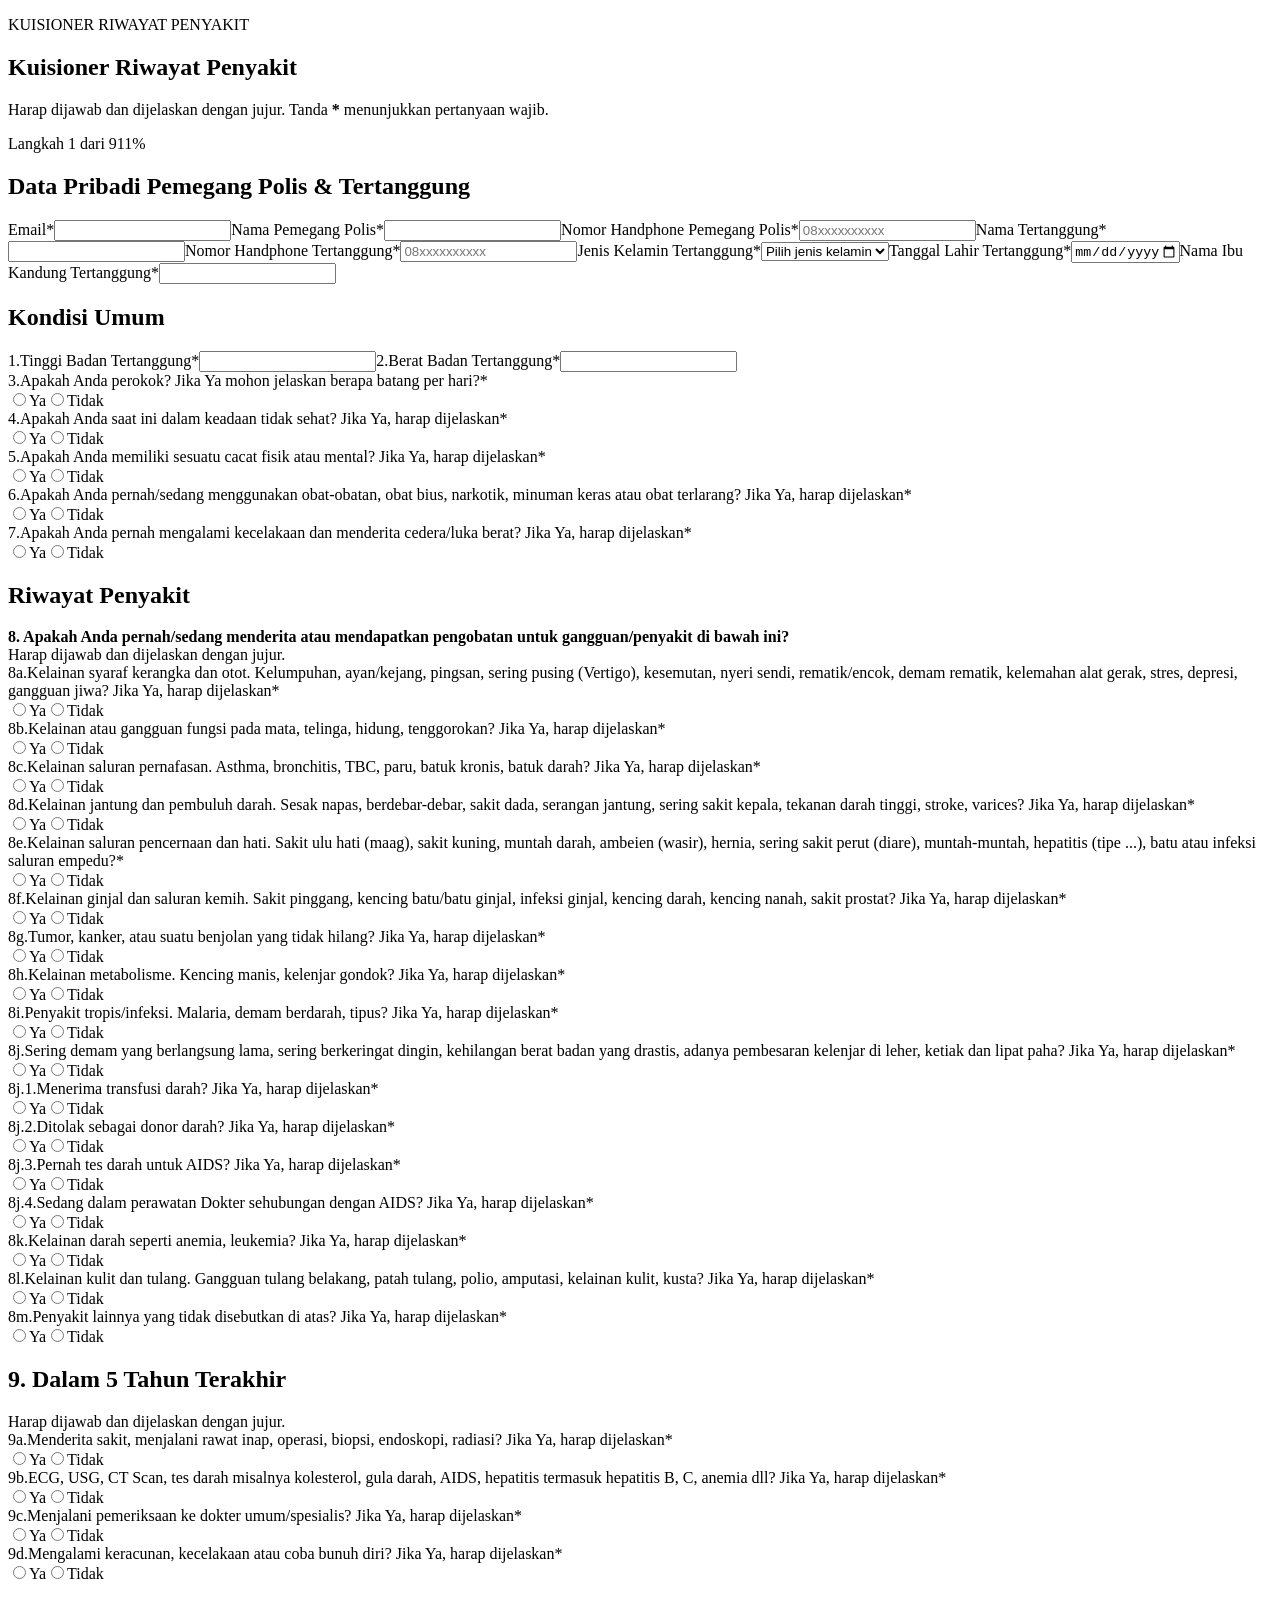
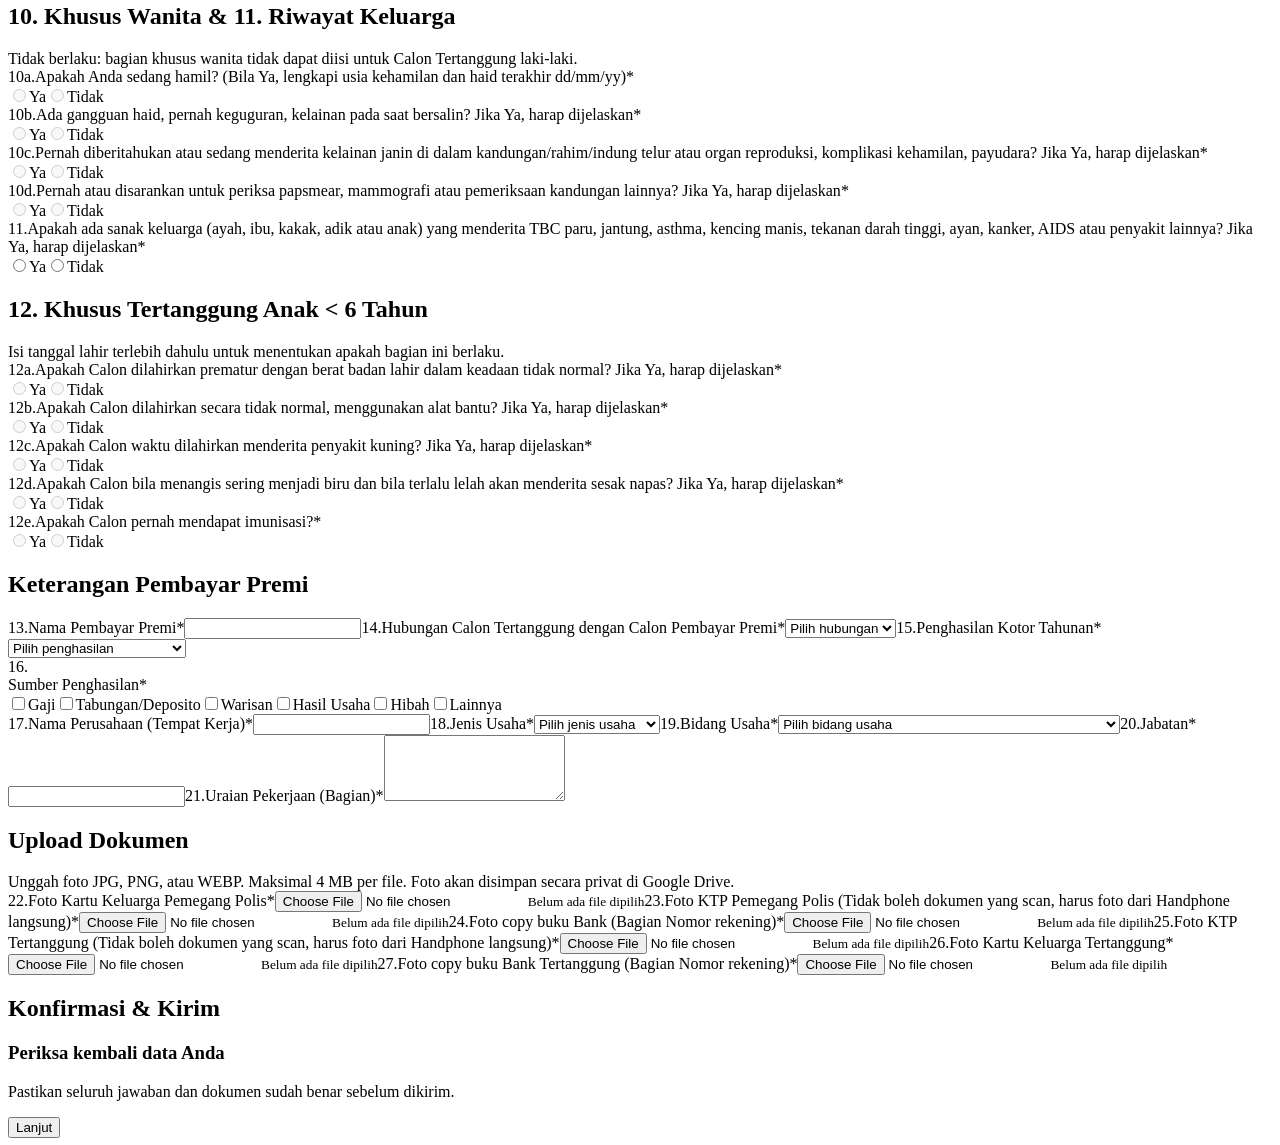
==== commit c871eda6: "Update index.html" ====
--- a/index.html
+++ b/index.html
@@ -1,4 +1,6 @@
 <!DOCTYPE html>
+<!DOCTYPE html>
+
 <!DOCTYPE html>
 
 <html lang="id"><head><meta charset="utf-8"/><meta content="width=device-width,initial-scale=1" name="viewport"/><title>Kuisioner Riwayat Penyakit</title><link href="assets/css/styles.css" rel="stylesheet"/></head><body><main class="page-shell"><section class="form-card"><header class="form-header"><p class="eyebrow">KUISIONER RIWAYAT PENYAKIT</p><h1>Kuisioner Riwayat Penyakit</h1><p>Harap dijawab dan dijelaskan dengan jujur. Tanda <strong>*</strong> menunjukkan pertanyaan wajib.</p></header><div class="progress-wrap"><div class="progress-meta"><span id="stepLabel">Langkah 1 dari 9</span><span id="progressPercent">11%</span></div><div class="progress-track"><div class="progress-bar" id="progressBar"></div></div></div><form id="healthForm" novalidate=""><section class="step active" data-step="1"><h2>Data Pribadi Pemegang Polis &amp; Tertanggung</h2><label class="question identity-question"><span class="question-number identity-number"></span><span class="question-body"><span class="question-text">Email<span>*</span></span><input autocomplete="email" data-label="Email" name="q01" required="" type="email"/></span></label><label class="question identity-question"><span class="question-number identity-number"></span><span class="question-body"><span class="question-text">Nama Pemegang Polis<span>*</span></span><input data-label="Nama Pemegang Polis" name="q02" required=""/></span></label><label class="question identity-question"><span class="question-number identity-number"></span><span class="question-body"><span class="question-text">Nomor Handphone Pemegang Polis<span>*</span></span><input data-label="Nomor Handphone Pemegang Polis" inputmode="tel" name="q03" placeholder="08xxxxxxxxxx" required=""/></span></label><label class="question identity-question"><span class="question-number identity-number"></span><span class="question-body"><span class="question-text">Nama Tertanggung<span>*</span></span><input data-label="Nama Tertanggung" name="q04" required=""/></span></label><label class="question identity-question"><span class="question-number identity-number"></span><span class="question-body"><span class="question-text">Nomor Handphone Tertanggung<span>*</span></span><input data-label="Nomor Handphone Tertanggung" inputmode="tel" name="q05" placeholder="08xxxxxxxxxx" required=""/></span></label><label class="question identity-question"><span class="question-number identity-number"></span><span class="question-body"><span class="question-text">Jenis Kelamin Tertanggung<span>*</span></span><select data-label="Jenis Kelamin Tertanggung" name="jenis_kelamin" required=""><option value="">Pilih jenis kelamin</option><option value="LAKI-LAKI">Laki-laki</option><option value="PEREMPUAN">Perempuan</option></select></span></label><label class="question identity-question"><span class="question-number identity-number"></span><span class="question-body"><span class="question-text">Tanggal Lahir Tertanggung<span>*</span></span><input data-label="Tanggal Lahir Tertanggung" max="2099-12-31" name="tanggal_lahir" required="" type="date"/></span></label><label class="question identity-question"><span class="question-number identity-number"></span><span class="question-body"><span class="question-text">Nama Ibu Kandung Tertanggung<span>*</span></span><input data-label="Nama Ibu Kandung Tertanggung" name="q08" required=""/></span></label></section>
@@ -6,15 +8,24 @@
 <section class="step" data-step="3"><h2>Riwayat Penyakit</h2><div class="section-note"><strong>8. Apakah Anda pernah/sedang menderita atau mendapatkan pengobatan untuk gangguan/penyakit di bawah ini?</strong><br/>Harap dijawab dan dijelaskan dengan jujur.</div><div class="question"><span class="question-number">8a.</span><span class="question-body"><span class="question-text">Kelainan syaraf kerangka dan otot. Kelumpuhan, ayan/kejang, pingsan, sering pusing (Vertigo), kesemutan, nyeri sendi, rematik/encok, demam rematik, kelemahan alat gerak, stres, depresi, gangguan jiwa? Jika Ya, harap dijelaskan<span>*</span></span><div aria-label="Kelainan syaraf kerangka dan otot. Kelumpuhan, ayan/kejang, pingsan, sering pusing (Vertigo), kesemutan, nyeri sendi, rematik/encok, demam rematik, kelemahan alat gerak, stres, depresi, gangguan jiwa? Jika Ya, harap dijelaskan" class="yes-no-group" role="radiogroup"><label class="choice-card"><input data-label="Kelainan syaraf kerangka dan otot. Kelumpuhan, ayan/kejang, pingsan, sering pusing (Vertigo), kesemutan, nyeri sendi, rematik/encok, demam rematik, kelemahan alat gerak, stres, depresi, gangguan jiwa? Jika Ya, harap dijelaskan" name="q14" required="" type="radio" value="YA"/><span>Ya</span></label><label class="choice-card"><input data-label="Kelainan syaraf kerangka dan otot. Kelumpuhan, ayan/kejang, pingsan, sering pusing (Vertigo), kesemutan, nyeri sendi, rematik/encok, demam rematik, kelemahan alat gerak, stres, depresi, gangguan jiwa? Jika Ya, harap dijelaskan" name="q14" required="" type="radio" value="TIDAK"/><span>Tidak</span></label></div><div class="conditional-detail" data-detail-for="q14" hidden=""><label for="q14_detail">Mohon jelaskan</label><textarea data-label="Penjelasan - Kelainan syaraf kerangka dan otot. Kelumpuhan, ayan/kejang, pingsan, sering pusing (Vertigo), kesemutan, nyeri sendi, rematik/encok, demam rematik, kelemahan alat gerak, stres, depresi, gangguan jiwa? Jika Ya, harap dijelaskan" id="q14_detail" name="q14_detail" placeholder="Tuliskan penjelasan secara lengkap" rows="3"></textarea></div></span></div><div class="question"><span class="question-number">8b.</span><span class="question-body"><span class="question-text">Kelainan atau gangguan fungsi pada mata, telinga, hidung, tenggorokan? Jika Ya, harap dijelaskan<span>*</span></span><div aria-label="Kelainan atau gangguan fungsi pada mata, telinga, hidung, tenggorokan? Jika Ya, harap dijelaskan" class="yes-no-group" role="radiogroup"><label class="choice-card"><input data-label="Kelainan atau gangguan fungsi pada mata, telinga, hidung, tenggorokan? Jika Ya, harap dijelaskan" name="q15" required="" type="radio" value="YA"/><span>Ya</span></label><label class="choice-card"><input data-label="Kelainan atau gangguan fungsi pada mata, telinga, hidung, tenggorokan? Jika Ya, harap dijelaskan" name="q15" required="" type="radio" value="TIDAK"/><span>Tidak</span></label></div><div class="conditional-detail" data-detail-for="q15" hidden=""><label for="q15_detail">Mohon jelaskan</label><textarea data-label="Penjelasan - Kelainan atau gangguan fungsi pada mata, telinga, hidung, tenggorokan? Jika Ya, harap dijelaskan" id="q15_detail" name="q15_detail" placeholder="Tuliskan penjelasan secara lengkap" rows="3"></textarea></div></span></div><div class="question"><span class="question-number">8c.</span><span class="question-body"><span class="question-text">Kelainan saluran pernafasan. Asthma, bronchitis, TBC, paru, batuk kronis, batuk darah? Jika Ya, harap dijelaskan<span>*</span></span><div aria-label="Kelainan saluran pernafasan. Asthma, bronchitis, TBC, paru, batuk kronis, batuk darah? Jika Ya, harap dijelaskan" class="yes-no-group" role="radiogroup"><label class="choice-card"><input data-label="Kelainan saluran pernafasan. Asthma, bronchitis, TBC, paru, batuk kronis, batuk darah? Jika Ya, harap dijelaskan" name="q16" required="" type="radio" value="YA"/><span>Ya</span></label><label class="choice-card"><input data-label="Kelainan saluran pernafasan. Asthma, bronchitis, TBC, paru, batuk kronis, batuk darah? Jika Ya, harap dijelaskan" name="q16" required="" type="radio" value="TIDAK"/><span>Tidak</span></label></div><div class="conditional-detail" data-detail-for="q16" hidden=""><label for="q16_detail">Mohon jelaskan</label><textarea data-label="Penjelasan - Kelainan saluran pernafasan. Asthma, bronchitis, TBC, paru, batuk kronis, batuk darah? Jika Ya, harap dijelaskan" id="q16_detail" name="q16_detail" placeholder="Tuliskan penjelasan secara lengkap" rows="3"></textarea></div></span></div><div class="question"><span class="question-number">8d.</span><span class="question-body"><span class="question-text">Kelainan jantung dan pembuluh darah. Sesak napas, berdebar-debar, sakit dada, serangan jantung, sering sakit kepala, tekanan darah tinggi, stroke, varices? Jika Ya, harap dijelaskan<span>*</span></span><div aria-label="Kelainan jantung dan pembuluh darah. Sesak napas, berdebar-debar, sakit dada, serangan jantung, sering sakit kepala, tekanan darah tinggi, stroke, varices? Jika Ya, harap dijelaskan" class="yes-no-group" role="radiogroup"><label class="choice-card"><input data-label="Kelainan jantung dan pembuluh darah. Sesak napas, berdebar-debar, sakit dada, serangan jantung, sering sakit kepala, tekanan darah tinggi, stroke, varices? Jika Ya, harap dijelaskan" name="q17" required="" type="radio" value="YA"/><span>Ya</span></label><label class="choice-card"><input data-label="Kelainan jantung dan pembuluh darah. Sesak napas, berdebar-debar, sakit dada, serangan jantung, sering sakit kepala, tekanan darah tinggi, stroke, varices? Jika Ya, harap dijelaskan" name="q17" required="" type="radio" value="TIDAK"/><span>Tidak</span></label></div><div class="conditional-detail" data-detail-for="q17" hidden=""><label for="q17_detail">Mohon jelaskan</label><textarea data-label="Penjelasan - Kelainan jantung dan pembuluh darah. Sesak napas, berdebar-debar, sakit dada, serangan jantung, sering sakit kepala, tekanan darah tinggi, stroke, varices? Jika Ya, harap dijelaskan" id="q17_detail" name="q17_detail" placeholder="Tuliskan penjelasan secara lengkap" rows="3"></textarea></div></span></div><div class="question"><span class="question-number">8e.</span><span class="question-body"><span class="question-text">Kelainan saluran pencernaan dan hati. Sakit ulu hati (maag), sakit kuning, muntah darah, ambeien (wasir), hernia, sering sakit perut (diare), muntah-muntah, hepatitis (tipe ...), batu atau infeksi saluran empedu?<span>*</span></span><div aria-label="Kelainan saluran pencernaan dan hati. Sakit ulu hati (maag), sakit kuning, muntah darah, ambeien (wasir), hernia, sering sakit perut (diare), muntah-muntah, hepatitis (tipe ...), batu atau infeksi saluran empedu?" class="yes-no-group" role="radiogroup"><label class="choice-card"><input data-label="Kelainan saluran pencernaan dan hati. Sakit ulu hati (maag), sakit kuning, muntah darah, ambeien (wasir), hernia, sering sakit perut (diare), muntah-muntah, hepatitis (tipe ...), batu atau infeksi saluran empedu?" name="q18" required="" type="radio" value="YA"/><span>Ya</span></label><label class="choice-card"><input data-label="Kelainan saluran pencernaan dan hati. Sakit ulu hati (maag), sakit kuning, muntah darah, ambeien (wasir), hernia, sering sakit perut (diare), muntah-muntah, hepatitis (tipe ...), batu atau infeksi saluran empedu?" name="q18" required="" type="radio" value="TIDAK"/><span>Tidak</span></label></div><div class="conditional-detail" data-detail-for="q18" hidden=""><label for="q18_detail">Mohon jelaskan</label><textarea data-label="Penjelasan - Kelainan saluran pencernaan dan hati. Sakit ulu hati (maag), sakit kuning, muntah darah, ambeien (wasir), hernia, sering sakit perut (diare), muntah-muntah, hepatitis (tipe ...), batu atau infeksi saluran empedu?" id="q18_detail" name="q18_detail" placeholder="Tuliskan penjelasan secara lengkap" rows="3"></textarea></div></span></div><div class="question"><span class="question-number">8f.</span><span class="question-body"><span class="question-text">Kelainan ginjal dan saluran kemih. Sakit pinggang, kencing batu/batu ginjal, infeksi ginjal, kencing darah, kencing nanah, sakit prostat? Jika Ya, harap dijelaskan<span>*</span></span><div aria-label="Kelainan ginjal dan saluran kemih. Sakit pinggang, kencing batu/batu ginjal, infeksi ginjal, kencing darah, kencing nanah, sakit prostat? Jika Ya, harap dijelaskan" class="yes-no-group" role="radiogroup"><label class="choice-card"><input data-label="Kelainan ginjal dan saluran kemih. Sakit pinggang, kencing batu/batu ginjal, infeksi ginjal, kencing darah, kencing nanah, sakit prostat? Jika Ya, harap dijelaskan" name="q19" required="" type="radio" value="YA"/><span>Ya</span></label><label class="choice-card"><input data-label="Kelainan ginjal dan saluran kemih. Sakit pinggang, kencing batu/batu ginjal, infeksi ginjal, kencing darah, kencing nanah, sakit prostat? Jika Ya, harap dijelaskan" name="q19" required="" type="radio" value="TIDAK"/><span>Tidak</span></label></div><div class="conditional-detail" data-detail-for="q19" hidden=""><label for="q19_detail">Mohon jelaskan</label><textarea data-label="Penjelasan - Kelainan ginjal dan saluran kemih. Sakit pinggang, kencing batu/batu ginjal, infeksi ginjal, kencing darah, kencing nanah, sakit prostat? Jika Ya, harap dijelaskan" id="q19_detail" name="q19_detail" placeholder="Tuliskan penjelasan secara lengkap" rows="3"></textarea></div></span></div><div class="question"><span class="question-number">8g.</span><span class="question-body"><span class="question-text">Tumor, kanker, atau suatu benjolan yang tidak hilang? Jika Ya, harap dijelaskan<span>*</span></span><div aria-label="Tumor, kanker, atau suatu benjolan yang tidak hilang? Jika Ya, harap dijelaskan" class="yes-no-group" role="radiogroup"><label class="choice-card"><input data-label="Tumor, kanker, atau suatu benjolan yang tidak hilang? Jika Ya, harap dijelaskan" name="q20" required="" type="radio" value="YA"/><span>Ya</span></label><label class="choice-card"><input data-label="Tumor, kanker, atau suatu benjolan yang tidak hilang? Jika Ya, harap dijelaskan" name="q20" required="" type="radio" value="TIDAK"/><span>Tidak</span></label></div><div class="conditional-detail" data-detail-for="q20" hidden=""><label for="q20_detail">Mohon jelaskan</label><textarea data-label="Penjelasan - Tumor, kanker, atau suatu benjolan yang tidak hilang? Jika Ya, harap dijelaskan" id="q20_detail" name="q20_detail" placeholder="Tuliskan penjelasan secara lengkap" rows="3"></textarea></div></span></div><div class="question"><span class="question-number">8h.</span><span class="question-body"><span class="question-text">Kelainan metabolisme. Kencing manis, kelenjar gondok? Jika Ya, harap dijelaskan<span>*</span></span><div aria-label="Kelainan metabolisme. Kencing manis, kelenjar gondok? Jika Ya, harap dijelaskan" class="yes-no-group" role="radiogroup"><label class="choice-card"><input data-label="Kelainan metabolisme. Kencing manis, kelenjar gondok? Jika Ya, harap dijelaskan" name="q21" required="" type="radio" value="YA"/><span>Ya</span></label><label class="choice-card"><input data-label="Kelainan metabolisme. Kencing manis, kelenjar gondok? Jika Ya, harap dijelaskan" name="q21" required="" type="radio" value="TIDAK"/><span>Tidak</span></label></div><div class="conditional-detail" data-detail-for="q21" hidden=""><label for="q21_detail">Mohon jelaskan</label><textarea data-label="Penjelasan - Kelainan metabolisme. Kencing manis, kelenjar gondok? Jika Ya, harap dijelaskan" id="q21_detail" name="q21_detail" placeholder="Tuliskan penjelasan secara lengkap" rows="3"></textarea></div></span></div><div class="question"><span class="question-number">8i.</span><span class="question-body"><span class="question-text">Penyakit tropis/infeksi. Malaria, demam berdarah, tipus? Jika Ya, harap dijelaskan<span>*</span></span><div aria-label="Penyakit tropis/infeksi. Malaria, demam berdarah, tipus? Jika Ya, harap dijelaskan" class="yes-no-group" role="radiogroup"><label class="choice-card"><input data-label="Penyakit tropis/infeksi. Malaria, demam berdarah, tipus? Jika Ya, harap dijelaskan" name="q22" required="" type="radio" value="YA"/><span>Ya</span></label><label class="choice-card"><input data-label="Penyakit tropis/infeksi. Malaria, demam berdarah, tipus? Jika Ya, harap dijelaskan" name="q22" required="" type="radio" value="TIDAK"/><span>Tidak</span></label></div><div class="conditional-detail" data-detail-for="q22" hidden=""><label for="q22_detail">Mohon jelaskan</label><textarea data-label="Penjelasan - Penyakit tropis/infeksi. Malaria, demam berdarah, tipus? Jika Ya, harap dijelaskan" id="q22_detail" name="q22_detail" placeholder="Tuliskan penjelasan secara lengkap" rows="3"></textarea></div></span></div><div class="question"><span class="question-number">8j.</span><span class="question-body"><span class="question-text">Sering demam yang berlangsung lama, sering berkeringat dingin, kehilangan berat badan yang drastis, adanya pembesaran kelenjar di leher, ketiak dan lipat paha? Jika Ya, harap dijelaskan<span>*</span></span><div aria-label="Sering demam yang berlangsung lama, sering berkeringat dingin, kehilangan berat badan yang drastis, adanya pembesaran kelenjar di leher, ketiak dan lipat paha? Jika Ya, harap dijelaskan" class="yes-no-group" role="radiogroup"><label class="choice-card"><input data-label="Sering demam yang berlangsung lama, sering berkeringat dingin, kehilangan berat badan yang drastis, adanya pembesaran kelenjar di leher, ketiak dan lipat paha? Jika Ya, harap dijelaskan" name="q23" required="" type="radio" value="YA"/><span>Ya</span></label><label class="choice-card"><input data-label="Sering demam yang berlangsung lama, sering berkeringat dingin, kehilangan berat badan yang drastis, adanya pembesaran kelenjar di leher, ketiak dan lipat paha? Jika Ya, harap dijelaskan" name="q23" required="" type="radio" value="TIDAK"/><span>Tidak</span></label></div><div class="conditional-detail" data-detail-for="q23" hidden=""><label for="q23_detail">Mohon jelaskan</label><textarea data-label="Penjelasan - Sering demam yang berlangsung lama, sering berkeringat dingin, kehilangan berat badan yang drastis, adanya pembesaran kelenjar di leher, ketiak dan lipat paha? Jika Ya, harap dijelaskan" id="q23_detail" name="q23_detail" placeholder="Tuliskan penjelasan secara lengkap" rows="3"></textarea></div></span></div><div class="question"><span class="question-number">8j.1.</span><span class="question-body"><span class="question-text">Menerima transfusi darah? Jika Ya, harap dijelaskan<span>*</span></span><div aria-label="Menerima transfusi darah? Jika Ya, harap dijelaskan" class="yes-no-group" role="radiogroup"><label class="choice-card"><input data-label="Menerima transfusi darah? Jika Ya, harap dijelaskan" name="q24" required="" type="radio" value="YA"/><span>Ya</span></label><label class="choice-card"><input data-label="Menerima transfusi darah? Jika Ya, harap dijelaskan" name="q24" required="" type="radio" value="TIDAK"/><span>Tidak</span></label></div><div class="conditional-detail" data-detail-for="q24" hidden=""><label for="q24_detail">Mohon jelaskan</label><textarea data-label="Penjelasan - Menerima transfusi darah? Jika Ya, harap dijelaskan" id="q24_detail" name="q24_detail" placeholder="Tuliskan penjelasan secara lengkap" rows="3"></textarea></div></span></div><div class="question"><span class="question-number">8j.2.</span><span class="question-body"><span class="question-text">Ditolak sebagai donor darah? Jika Ya, harap dijelaskan<span>*</span></span><div aria-label="Ditolak sebagai donor darah? Jika Ya, harap dijelaskan" class="yes-no-group" role="radiogroup"><label class="choice-card"><input data-label="Ditolak sebagai donor darah? Jika Ya, harap dijelaskan" name="q25" required="" type="radio" value="YA"/><span>Ya</span></label><label class="choice-card"><input data-label="Ditolak sebagai donor darah? Jika Ya, harap dijelaskan" name="q25" required="" type="radio" value="TIDAK"/><span>Tidak</span></label></div><div class="conditional-detail" data-detail-for="q25" hidden=""><label for="q25_detail">Mohon jelaskan</label><textarea data-label="Penjelasan - Ditolak sebagai donor darah? Jika Ya, harap dijelaskan" id="q25_detail" name="q25_detail" placeholder="Tuliskan penjelasan secara lengkap" rows="3"></textarea></div></span></div><div class="question"><span class="question-number">8j.3.</span><span class="question-body"><span class="question-text">Pernah tes darah untuk AIDS? Jika Ya, harap dijelaskan<span>*</span></span><div aria-label="Pernah tes darah untuk AIDS? Jika Ya, harap dijelaskan" class="yes-no-group" role="radiogroup"><label class="choice-card"><input data-label="Pernah tes darah untuk AIDS? Jika Ya, harap dijelaskan" name="q26" required="" type="radio" value="YA"/><span>Ya</span></label><label class="choice-card"><input data-label="Pernah tes darah untuk AIDS? Jika Ya, harap dijelaskan" name="q26" required="" type="radio" value="TIDAK"/><span>Tidak</span></label></div><div class="conditional-detail" data-detail-for="q26" hidden=""><label for="q26_detail">Mohon jelaskan</label><textarea data-label="Penjelasan - Pernah tes darah untuk AIDS? Jika Ya, harap dijelaskan" id="q26_detail" name="q26_detail" placeholder="Tuliskan penjelasan secara lengkap" rows="3"></textarea></div></span></div><div class="question"><span class="question-number">8j.4.</span><span class="question-body"><span class="question-text">Sedang dalam perawatan Dokter sehubungan dengan AIDS? Jika Ya, harap dijelaskan<span>*</span></span><div aria-label="Sedang dalam perawatan Dokter sehubungan dengan AIDS? Jika Ya, harap dijelaskan" class="yes-no-group" role="radiogroup"><label class="choice-card"><input data-label="Sedang dalam perawatan Dokter sehubungan dengan AIDS? Jika Ya, harap dijelaskan" name="q27" required="" type="radio" value="YA"/><span>Ya</span></label><label class="choice-card"><input data-label="Sedang dalam perawatan Dokter sehubungan dengan AIDS? Jika Ya, harap dijelaskan" name="q27" required="" type="radio" value="TIDAK"/><span>Tidak</span></label></div><div class="conditional-detail" data-detail-for="q27" hidden=""><label for="q27_detail">Mohon jelaskan</label><textarea data-label="Penjelasan - Sedang dalam perawatan Dokter sehubungan dengan AIDS? Jika Ya, harap dijelaskan" id="q27_detail" name="q27_detail" placeholder="Tuliskan penjelasan secara lengkap" rows="3"></textarea></div></span></div><div class="question"><span class="question-number">8k.</span><span class="question-body"><span class="question-text">Kelainan darah seperti anemia, leukemia? Jika Ya, harap dijelaskan<span>*</span></span><div aria-label="Kelainan darah seperti anemia, leukemia? Jika Ya, harap dijelaskan" class="yes-no-group" role="radiogroup"><label class="choice-card"><input data-label="Kelainan darah seperti anemia, leukemia? Jika Ya, harap dijelaskan" name="q28" required="" type="radio" value="YA"/><span>Ya</span></label><label class="choice-card"><input data-label="Kelainan darah seperti anemia, leukemia? Jika Ya, harap dijelaskan" name="q28" required="" type="radio" value="TIDAK"/><span>Tidak</span></label></div><div class="conditional-detail" data-detail-for="q28" hidden=""><label for="q28_detail">Mohon jelaskan</label><textarea data-label="Penjelasan - Kelainan darah seperti anemia, leukemia? Jika Ya, harap dijelaskan" id="q28_detail" name="q28_detail" placeholder="Tuliskan penjelasan secara lengkap" rows="3"></textarea></div></span></div><div class="question"><span class="question-number">8l.</span><span class="question-body"><span class="question-text">Kelainan kulit dan tulang. Gangguan tulang belakang, patah tulang, polio, amputasi, kelainan kulit, kusta? Jika Ya, harap dijelaskan<span>*</span></span><div aria-label="Kelainan kulit dan tulang. Gangguan tulang belakang, patah tulang, polio, amputasi, kelainan kulit, kusta? Jika Ya, harap dijelaskan" class="yes-no-group" role="radiogroup"><label class="choice-card"><input data-label="Kelainan kulit dan tulang. Gangguan tulang belakang, patah tulang, polio, amputasi, kelainan kulit, kusta? Jika Ya, harap dijelaskan" name="q29" required="" type="radio" value="YA"/><span>Ya</span></label><label class="choice-card"><input data-label="Kelainan kulit dan tulang. Gangguan tulang belakang, patah tulang, polio, amputasi, kelainan kulit, kusta? Jika Ya, harap dijelaskan" name="q29" required="" type="radio" value="TIDAK"/><span>Tidak</span></label></div><div class="conditional-detail" data-detail-for="q29" hidden=""><label for="q29_detail">Mohon jelaskan</label><textarea data-label="Penjelasan - Kelainan kulit dan tulang. Gangguan tulang belakang, patah tulang, polio, amputasi, kelainan kulit, kusta? Jika Ya, harap dijelaskan" id="q29_detail" name="q29_detail" placeholder="Tuliskan penjelasan secara lengkap" rows="3"></textarea></div></span></div><div class="question"><span class="question-number">8m.</span><span class="question-body"><span class="question-text">Penyakit lainnya yang tidak disebutkan di atas? Jika Ya, harap dijelaskan<span>*</span></span><div aria-label="Penyakit lainnya yang tidak disebutkan di atas? Jika Ya, harap dijelaskan" class="yes-no-group" role="radiogroup"><label class="choice-card"><input data-label="Penyakit lainnya yang tidak disebutkan di atas? Jika Ya, harap dijelaskan" name="q30" required="" type="radio" value="YA"/><span>Ya</span></label><label class="choice-card"><input data-label="Penyakit lainnya yang tidak disebutkan di atas? Jika Ya, harap dijelaskan" name="q30" required="" type="radio" value="TIDAK"/><span>Tidak</span></label></div><div class="conditional-detail" data-detail-for="q30" hidden=""><label for="q30_detail">Mohon jelaskan</label><textarea data-label="Penjelasan - Penyakit lainnya yang tidak disebutkan di atas? Jika Ya, harap dijelaskan" id="q30_detail" name="q30_detail" placeholder="Tuliskan penjelasan secara lengkap" rows="3"></textarea></div></span></div></section>
 <section class="step" data-step="4"><h2>9. Dalam 5 Tahun Terakhir</h2><div class="section-note">Harap dijawab dan dijelaskan dengan jujur.</div><div class="question"><span class="question-number">9a.</span><span class="question-body"><span class="question-text">Menderita sakit, menjalani rawat inap, operasi, biopsi, endoskopi, radiasi? Jika Ya, harap dijelaskan<span>*</span></span><div aria-label="Menderita sakit, menjalani rawat inap, operasi, biopsi, endoskopi, radiasi? Jika Ya, harap dijelaskan" class="yes-no-group" role="radiogroup"><label class="choice-card"><input data-label="Menderita sakit, menjalani rawat inap, operasi, biopsi, endoskopi, radiasi? Jika Ya, harap dijelaskan" name="q31" required="" type="radio" value="YA"/><span>Ya</span></label><label class="choice-card"><input data-label="Menderita sakit, menjalani rawat inap, operasi, biopsi, endoskopi, radiasi? Jika Ya, harap dijelaskan" name="q31" required="" type="radio" value="TIDAK"/><span>Tidak</span></label></div><div class="conditional-detail" data-detail-for="q31" hidden=""><label for="q31_detail">Mohon jelaskan</label><textarea data-label="Penjelasan - Menderita sakit, menjalani rawat inap, operasi, biopsi, endoskopi, radiasi? Jika Ya, harap dijelaskan" id="q31_detail" name="q31_detail" placeholder="Tuliskan penjelasan secara lengkap" rows="3"></textarea></div></span></div><div class="question"><span class="question-number">9b.</span><span class="question-body"><span class="question-text">ECG, USG, CT Scan, tes darah misalnya kolesterol, gula darah, AIDS, hepatitis termasuk hepatitis B, C, anemia dll? Jika Ya, harap dijelaskan<span>*</span></span><div aria-label="ECG, USG, CT Scan, tes darah misalnya kolesterol, gula darah, AIDS, hepatitis termasuk hepatitis B, C, anemia dll? Jika Ya, harap dijelaskan" class="yes-no-group" role="radiogroup"><label class="choice-card"><input data-label="ECG, USG, CT Scan, tes darah misalnya kolesterol, gula darah, AIDS, hepatitis termasuk hepatitis B, C, anemia dll? Jika Ya, harap dijelaskan" name="q32" required="" type="radio" value="YA"/><span>Ya</span></label><label class="choice-card"><input data-label="ECG, USG, CT Scan, tes darah misalnya kolesterol, gula darah, AIDS, hepatitis termasuk hepatitis B, C, anemia dll? Jika Ya, harap dijelaskan" name="q32" required="" type="radio" value="TIDAK"/><span>Tidak</span></label></div><div class="conditional-detail" data-detail-for="q32" hidden=""><label for="q32_detail">Mohon jelaskan</label><textarea data-label="Penjelasan - ECG, USG, CT Scan, tes darah misalnya kolesterol, gula darah, AIDS, hepatitis termasuk hepatitis B, C, anemia dll? Jika Ya, harap dijelaskan" id="q32_detail" name="q32_detail" placeholder="Tuliskan penjelasan secara lengkap" rows="3"></textarea></div></span></div><div class="question"><span class="question-number">9c.</span><span class="question-body"><span class="question-text">Menjalani pemeriksaan ke dokter umum/spesialis? Jika Ya, harap dijelaskan<span>*</span></span><div aria-label="Menjalani pemeriksaan ke dokter umum/spesialis? Jika Ya, harap dijelaskan" class="yes-no-group" role="radiogroup"><label class="choice-card"><input data-label="Menjalani pemeriksaan ke dokter umum/spesialis? Jika Ya, harap dijelaskan" name="q33" required="" type="radio" value="YA"/><span>Ya</span></label><label class="choice-card"><input data-label="Menjalani pemeriksaan ke dokter umum/spesialis? Jika Ya, harap dijelaskan" name="q33" required="" type="radio" value="TIDAK"/><span>Tidak</span></label></div><div class="conditional-detail" data-detail-for="q33" hidden=""><label for="q33_detail">Mohon jelaskan</label><textarea data-label="Penjelasan - Menjalani pemeriksaan ke dokter umum/spesialis? Jika Ya, harap dijelaskan" id="q33_detail" name="q33_detail" placeholder="Tuliskan penjelasan secara lengkap" rows="3"></textarea></div></span></div><div class="question"><span class="question-number">9d.</span><span class="question-body"><span class="question-text">Mengalami keracunan, kecelakaan atau coba bunuh diri? Jika Ya, harap dijelaskan<span>*</span></span><div aria-label="Mengalami keracunan, kecelakaan atau coba bunuh diri? Jika Ya, harap dijelaskan" class="yes-no-group" role="radiogroup"><label class="choice-card"><input data-label="Mengalami keracunan, kecelakaan atau coba bunuh diri? Jika Ya, harap dijelaskan" name="q34" required="" type="radio" value="YA"/><span>Ya</span></label><label class="choice-card"><input data-label="Mengalami keracunan, kecelakaan atau coba bunuh diri? Jika Ya, harap dijelaskan" name="q34" required="" type="radio" value="TIDAK"/><span>Tidak</span></label></div><div class="conditional-detail" data-detail-for="q34" hidden=""><label for="q34_detail">Mohon jelaskan</label><textarea data-label="Penjelasan - Mengalami keracunan, kecelakaan atau coba bunuh diri? Jika Ya, harap dijelaskan" id="q34_detail" name="q34_detail" placeholder="Tuliskan penjelasan secara lengkap" rows="3"></textarea></div></span></div></section>
 <section class="step" data-step="5"><h2>10. Khusus Wanita &amp; 11. Riwayat Keluarga</h2><div class="section-note" id="femaleApplicabilityNote">Bagian ini hanya dapat diisi untuk Calon Tertanggung perempuan.</div><div class="question conditional-section-question" data-female-only="true"><span class="question-number">10a.</span><span class="question-body"><span class="question-text">Apakah Anda sedang hamil? (Bila Ya, lengkapi usia kehamilan dan haid terakhir dd/mm/yy)<span>*</span></span><div aria-label="Apakah Anda sedang hamil? (Bila Ya, lengkapi usia kehamilan dan haid terakhir dd/mm/yy)" class="yes-no-group" role="radiogroup"><label class="choice-card"><input data-label="Apakah Anda sedang hamil? (Bila Ya, lengkapi usia kehamilan dan haid terakhir dd/mm/yy)" name="q35" required="" type="radio" value="YA"/><span>Ya</span></label><label class="choice-card"><input data-label="Apakah Anda sedang hamil? (Bila Ya, lengkapi usia kehamilan dan haid terakhir dd/mm/yy)" name="q35" required="" type="radio" value="TIDAK"/><span>Tidak</span></label></div><div class="conditional-detail" data-detail-for="q35" hidden=""><label for="q35_detail">Mohon jelaskan</label><textarea data-label="Penjelasan - Apakah Anda sedang hamil? (Bila Ya, lengkapi usia kehamilan dan haid terakhir dd/mm/yy)" id="q35_detail" name="q35_detail" placeholder="Tuliskan penjelasan secara lengkap" rows="3"></textarea></div></span></div><div class="question conditional-section-question" data-female-only="true"><span class="question-number">10b.</span><span class="question-body"><span class="question-text">Ada gangguan haid, pernah keguguran, kelainan pada saat bersalin? Jika Ya, harap dijelaskan<span>*</span></span><div aria-label="Ada gangguan haid, pernah keguguran, kelainan pada saat bersalin? Jika Ya, harap dijelaskan" class="yes-no-group" role="radiogroup"><label class="choice-card"><input data-label="Ada gangguan haid, pernah keguguran, kelainan pada saat bersalin? Jika Ya, harap dijelaskan" name="q36" required="" type="radio" value="YA"/><span>Ya</span></label><label class="choice-card"><input data-label="Ada gangguan haid, pernah keguguran, kelainan pada saat bersalin? Jika Ya, harap dijelaskan" name="q36" required="" type="radio" value="TIDAK"/><span>Tidak</span></label></div><div class="conditional-detail" data-detail-for="q36" hidden=""><label for="q36_detail">Mohon jelaskan</label><textarea data-label="Penjelasan - Ada gangguan haid, pernah keguguran, kelainan pada saat bersalin? Jika Ya, harap dijelaskan" id="q36_detail" name="q36_detail" placeholder="Tuliskan penjelasan secara lengkap" rows="3"></textarea></div></span></div><div class="question conditional-section-question" data-female-only="true"><span class="question-number">10c.</span><span class="question-body"><span class="question-text">Pernah diberitahukan atau sedang menderita kelainan janin di dalam kandungan/rahim/indung telur atau organ reproduksi, komplikasi kehamilan, payudara? Jika Ya, harap dijelaskan<span>*</span></span><div aria-label="Pernah diberitahukan atau sedang menderita kelainan janin di dalam kandungan/rahim/indung telur atau organ reproduksi, komplikasi kehamilan, payudara? Jika Ya, harap dijelaskan" class="yes-no-group" role="radiogroup"><label class="choice-card"><input data-label="Pernah diberitahukan atau sedang menderita kelainan janin di dalam kandungan/rahim/indung telur atau organ reproduksi, komplikasi kehamilan, payudara? Jika Ya, harap dijelaskan" name="q37" required="" type="radio" value="YA"/><span>Ya</span></label><label class="choice-card"><input data-label="Pernah diberitahukan atau sedang menderita kelainan janin di dalam kandungan/rahim/indung telur atau organ reproduksi, komplikasi kehamilan, payudara? Jika Ya, harap dijelaskan" name="q37" required="" type="radio" value="TIDAK"/><span>Tidak</span></label></div><div class="conditional-detail" data-detail-for="q37" hidden=""><label for="q37_detail">Mohon jelaskan</label><textarea data-label="Penjelasan - Pernah diberitahukan atau sedang menderita kelainan janin di dalam kandungan/rahim/indung telur atau organ reproduksi, komplikasi kehamilan, payudara? Jika Ya, harap dijelaskan" id="q37_detail" name="q37_detail" placeholder="Tuliskan penjelasan secara lengkap" rows="3"></textarea></div></span></div><div class="question conditional-section-question" data-female-only="true"><span class="question-number">10d.</span><span class="question-body"><span class="question-text">Pernah atau disarankan untuk periksa papsmear, mammografi atau pemeriksaan kandungan lainnya? Jika Ya, harap dijelaskan<span>*</span></span><div aria-label="Pernah atau disarankan untuk periksa papsmear, mammografi atau pemeriksaan kandungan lainnya? Jika Ya, harap dijelaskan" class="yes-no-group" role="radiogroup"><label class="choice-card"><input data-label="Pernah atau disarankan untuk periksa papsmear, mammografi atau pemeriksaan kandungan lainnya? Jika Ya, harap dijelaskan" name="q38" required="" type="radio" value="YA"/><span>Ya</span></label><label class="choice-card"><input data-label="Pernah atau disarankan untuk periksa papsmear, mammografi atau pemeriksaan kandungan lainnya? Jika Ya, harap dijelaskan" name="q38" required="" type="radio" value="TIDAK"/><span>Tidak</span></label></div><div class="conditional-detail" data-detail-for="q38" hidden=""><label for="q38_detail">Mohon jelaskan</label><textarea data-label="Penjelasan - Pernah atau disarankan untuk periksa papsmear, mammografi atau pemeriksaan kandungan lainnya? Jika Ya, harap dijelaskan" id="q38_detail" name="q38_detail" placeholder="Tuliskan penjelasan secara lengkap" rows="3"></textarea></div></span></div><div class="question"><span class="question-number">11.</span><span class="question-body"><span class="question-text">Apakah ada sanak keluarga (ayah, ibu, kakak, adik atau anak) yang menderita TBC paru, jantung, asthma, kencing manis, tekanan darah tinggi, ayan, kanker, AIDS atau penyakit lainnya? Jika Ya, harap dijelaskan<span>*</span></span><div aria-label="Apakah ada sanak keluarga (ayah, ibu, kakak, adik atau anak) yang menderita TBC paru, jantung, asthma, kencing manis, tekanan darah tinggi, ayan, kanker, AIDS atau penyakit lainnya? Jika Ya, harap dijelaskan" class="yes-no-group" role="radiogroup"><label class="choice-card"><input data-label="Apakah ada sanak keluarga (ayah, ibu, kakak, adik atau anak) yang menderita TBC paru, jantung, asthma, kencing manis, tekanan darah tinggi, ayan, kanker, AIDS atau penyakit lainnya? Jika Ya, harap dijelaskan" name="q39" required="" type="radio" value="YA"/><span>Ya</span></label><label class="choice-card"><input data-label="Apakah ada sanak keluarga (ayah, ibu, kakak, adik atau anak) yang menderita TBC paru, jantung, asthma, kencing manis, tekanan darah tinggi, ayan, kanker, AIDS atau penyakit lainnya? Jika Ya, harap dijelaskan" name="q39" required="" type="radio" value="TIDAK"/><span>Tidak</span></label></div><div class="conditional-detail" data-detail-for="q39" hidden=""><label for="q39_detail">Mohon jelaskan</label><textarea data-label="Penjelasan - Apakah ada sanak keluarga (ayah, ibu, kakak, adik atau anak) yang menderita TBC paru, jantung, asthma, kencing manis, tekanan darah tinggi, ayan, kanker, AIDS atau penyakit lainnya? Jika Ya, harap dijelaskan" id="q39_detail" name="q39_detail" placeholder="Tuliskan penjelasan secara lengkap" rows="3"></textarea></div></span></div></section>
-<section class="step" data-step="6"><h2>12. Khusus Tertanggung Anak &lt; 6 Tahun</h2><div class="section-note" id="childApplicabilityNote">Bagian ini hanya dapat diisi untuk Calon Tertanggung berusia di bawah 6 tahun.</div><div class="question"><span class="question-number">12a.</span><span class="question-body"><span class="question-text">Apakah Calon dilahirkan prematur dengan berat badan lahir dalam keadaan tidak normal? Jika Ya, harap dijelaskan<span>*</span></span><div aria-label="Apakah Calon dilahirkan prematur dengan berat badan lahir dalam keadaan tidak normal? Jika Ya, harap dijelaskan" class="yes-no-group" role="radiogroup"><label class="choice-card"><input data-label="Apakah Calon dilahirkan prematur dengan berat badan lahir dalam keadaan tidak normal? Jika Ya, harap dijelaskan" name="q40" required="" type="radio" value="YA"/><span>Ya</span></label><label class="choice-card"><input data-label="Apakah Calon dilahirkan prematur dengan berat badan lahir dalam keadaan tidak normal? Jika Ya, harap dijelaskan" name="q40" required="" type="radio" value="TIDAK"/><span>Tidak</span></label></div><div class="conditional-detail" data-detail-for="q40" hidden=""><label for="q40_detail">Mohon jelaskan</label><textarea data-label="Penjelasan - Apakah Calon dilahirkan prematur dengan berat badan lahir dalam keadaan tidak normal? Jika Ya, harap dijelaskan" id="q40_detail" name="q40_detail" placeholder="Tuliskan penjelasan secara lengkap" rows="3"></textarea></div></span></div><div class="question"><span class="question-number">12b.</span><span class="question-body"><span class="question-text">Apakah Calon dilahirkan secara tidak normal, menggunakan alat bantu? Jika Ya, harap dijelaskan<span>*</span></span><div aria-label="Apakah Calon dilahirkan secara tidak normal, menggunakan alat bantu? Jika Ya, harap dijelaskan" class="yes-no-group" role="radiogroup"><label class="choice-card"><input data-label="Apakah Calon dilahirkan secara tidak normal, menggunakan alat bantu? Jika Ya, harap dijelaskan" name="q41" required="" type="radio" value="YA"/><span>Ya</span></label><label class="choice-card"><input data-label="Apakah Calon dilahirkan secara tidak normal, menggunakan alat bantu? Jika Ya, harap dijelaskan" name="q41" required="" type="radio" value="TIDAK"/><span>Tidak</span></label></div><div class="conditional-detail" data-detail-for="q41" hidden=""><label for="q41_detail">Mohon jelaskan</label><textarea data-label="Penjelasan - Apakah Calon dilahirkan secara tidak normal, menggunakan alat bantu? Jika Ya, harap dijelaskan" id="q41_detail" name="q41_detail" placeholder="Tuliskan penjelasan secara lengkap" rows="3"></textarea></div></span></div><div class="question"><span class="question-number">12c.</span><span class="question-body"><span class="question-text">Apakah Calon waktu dilahirkan menderita penyakit kuning? Jika Ya, harap dijelaskan<span>*</span></span><div aria-label="Apakah Calon waktu dilahirkan menderita penyakit kuning? Jika Ya, harap dijelaskan" class="yes-no-group" role="radiogroup"><label class="choice-card"><input data-label="Apakah Calon waktu dilahirkan menderita penyakit kuning? Jika Ya, harap dijelaskan" name="q42" required="" type="radio" value="YA"/><span>Ya</span></label><label class="choice-card"><input data-label="Apakah Calon waktu dilahirkan menderita penyakit kuning? Jika Ya, harap dijelaskan" name="q42" required="" type="radio" value="TIDAK"/><span>Tidak</span></label></div><div class="conditional-detail" data-detail-for="q42" hidden=""><label for="q42_detail">Mohon jelaskan</label><textarea data-label="Penjelasan - Apakah Calon waktu dilahirkan menderita penyakit kuning? Jika Ya, harap dijelaskan" id="q42_detail" name="q42_detail" placeholder="Tuliskan penjelasan secara lengkap" rows="3"></textarea></div></span></div><div class="question"><span class="question-number">12d.</span><span class="question-body"><span class="question-text">Apakah Calon bila menangis sering menjadi biru dan bila terlalu lelah akan menderita sesak napas? Jika Ya, harap dijelaskan<span>*</span></span><div aria-label="Apakah Calon bila menangis sering menjadi biru dan bila terlalu lelah akan menderita sesak napas? Jika Ya, harap dijelaskan" class="yes-no-group" role="radiogroup"><label class="choice-card"><input data-label="Apakah Calon bila menangis sering menjadi biru dan bila terlalu lelah akan menderita sesak napas? Jika Ya, harap dijelaskan" name="q43" required="" type="radio" value="YA"/><span>Ya</span></label><label class="choice-card"><input data-label="Apakah Calon bila menangis sering menjadi biru dan bila terlalu lelah akan menderita sesak napas? Jika Ya, harap dijelaskan" name="q43" required="" type="radio" value="TIDAK"/><span>Tidak</span></label></div><div class="conditional-detail" data-detail-for="q43" hidden=""><label for="q43_detail">Mohon jelaskan</label><textarea data-label="Penjelasan - Apakah Calon bila menangis sering menjadi biru dan bila terlalu lelah akan menderita sesak napas? Jika Ya, harap dijelaskan" id="q43_detail" name="q43_detail" placeholder="Tuliskan penjelasan secara lengkap" rows="3"></textarea></div></span></div><div class="question"><span class="question-number">12e.</span><span class="question-body"><span class="question-text">Apakah Calon pernah mendapat imunisasi?<span>*</span></span><div aria-label="Apakah Calon pernah mendapat imunisasi?" class="yes-no-group" role="radiogroup"><label class="choice-card"><input data-label="Apakah Calon pernah mendapat imunisasi?" name="q44" required="" type="radio" value="YA"/><span>Ya</span></label><label class="choice-card"><input data-label="Apakah Calon pernah mendapat imunisasi?" name="q44" required="" type="radio" value="TIDAK"/><span>Tidak</span></label></div><div class="conditional-detail" data-detail-for="q44" hidden="">
+<section class="step" data-step="6"><h2>12. Khusus Tertanggung Anak &lt; 6 Tahun</h2><div class="section-note" id="childApplicabilityNote">Bagian ini hanya dapat diisi untuk Calon Tertanggung berusia di bawah 6 tahun.</div><div class="question"><span class="question-number">12a.</span><span class="question-body"><span class="question-text">Apakah Calon dilahirkan prematur dengan berat badan lahir dalam keadaan tidak normal? Jika Ya, harap dijelaskan<span>*</span></span><div aria-label="Apakah Calon dilahirkan prematur dengan berat badan lahir dalam keadaan tidak normal? Jika Ya, harap dijelaskan" class="yes-no-group" role="radiogroup"><label class="choice-card"><input data-label="Apakah Calon dilahirkan prematur dengan berat badan lahir dalam keadaan tidak normal? Jika Ya, harap dijelaskan" name="q40" required="" type="radio" value="YA"/><span>Ya</span></label><label class="choice-card"><input data-label="Apakah Calon dilahirkan prematur dengan berat badan lahir dalam keadaan tidak normal? Jika Ya, harap dijelaskan" name="q40" required="" type="radio" value="TIDAK"/><span>Tidak</span></label></div><div class="conditional-detail" data-detail-for="q40" hidden=""><label for="q40_detail">Mohon jelaskan</label><textarea data-label="Penjelasan - Apakah Calon dilahirkan prematur dengan berat badan lahir dalam keadaan tidak normal? Jika Ya, harap dijelaskan" id="q40_detail" name="q40_detail" placeholder="Tuliskan penjelasan secara lengkap" rows="3"></textarea></div></span></div><div class="question"><span class="question-number">12b.</span><span class="question-body"><span class="question-text">Apakah Calon dilahirkan secara tidak normal, menggunakan alat bantu? Jika Ya, harap dijelaskan<span>*</span></span><div aria-label="Apakah Calon dilahirkan secara tidak normal, menggunakan alat bantu? Jika Ya, harap dijelaskan" class="yes-no-group" role="radiogroup"><label class="choice-card"><input data-label="Apakah Calon dilahirkan secara tidak normal, menggunakan alat bantu? Jika Ya, harap dijelaskan" name="q41" required="" type="radio" value="YA"/><span>Ya</span></label><label class="choice-card"><input data-label="Apakah Calon dilahirkan secara tidak normal, menggunakan alat bantu? Jika Ya, harap dijelaskan" name="q41" required="" type="radio" value="TIDAK"/><span>Tidak</span></label></div><div class="conditional-detail" data-detail-for="q41" hidden=""><label for="q41_detail">Mohon jelaskan</label><textarea data-label="Penjelasan - Apakah Calon dilahirkan secara tidak normal, menggunakan alat bantu? Jika Ya, harap dijelaskan" id="q41_detail" name="q41_detail" placeholder="Tuliskan penjelasan secara lengkap" rows="3"></textarea></div></span></div><div class="question"><span class="question-number">12c.</span><span class="question-body"><span class="question-text">Apakah Calon waktu dilahirkan menderita penyakit kuning? Jika Ya, harap dijelaskan<span>*</span></span><div aria-label="Apakah Calon waktu dilahirkan menderita penyakit kuning? Jika Ya, harap dijelaskan" class="yes-no-group" role="radiogroup"><label class="choice-card"><input data-label="Apakah Calon waktu dilahirkan menderita penyakit kuning? Jika Ya, harap dijelaskan" name="q42" required="" type="radio" value="YA"/><span>Ya</span></label><label class="choice-card"><input data-label="Apakah Calon waktu dilahirkan menderita penyakit kuning? Jika Ya, harap dijelaskan" name="q42" required="" type="radio" value="TIDAK"/><span>Tidak</span></label></div><div class="conditional-detail" data-detail-for="q42" hidden=""><label for="q42_detail">Mohon jelaskan</label><textarea data-label="Penjelasan - Apakah Calon waktu dilahirkan menderita penyakit kuning? Jika Ya, harap dijelaskan" id="q42_detail" name="q42_detail" placeholder="Tuliskan penjelasan secara lengkap" rows="3"></textarea></div></span></div><div class="question"><span class="question-number">12d.</span><span class="question-body"><span class="question-text">Apakah Calon bila menangis sering menjadi biru dan bila terlalu lelah akan menderita sesak napas? Jika Ya, harap dijelaskan<span>*</span></span><div aria-label="Apakah Calon bila menangis sering menjadi biru dan bila terlalu lelah akan menderita sesak napas? Jika Ya, harap dijelaskan" class="yes-no-group" role="radiogroup"><label class="choice-card"><input data-label="Apakah Calon bila menangis sering menjadi biru dan bila terlalu lelah akan menderita sesak napas? Jika Ya, harap dijelaskan" name="q43" required="" type="radio" value="YA"/><span>Ya</span></label><label class="choice-card"><input data-label="Apakah Calon bila menangis sering menjadi biru dan bila terlalu lelah akan menderita sesak napas? Jika Ya, harap dijelaskan" name="q43" required="" type="radio" value="TIDAK"/><span>Tidak</span></label></div><div class="conditional-detail" data-detail-for="q43" hidden=""><label for="q43_detail">Mohon jelaskan</label><textarea data-label="Penjelasan - Apakah Calon bila menangis sering menjadi biru dan bila terlalu lelah akan menderita sesak napas? Jika Ya, harap dijelaskan" id="q43_detail" name="q43_detail" placeholder="Tuliskan penjelasan secara lengkap" rows="3"></textarea></div></span></div><div class="question"><span class="question-number">12e.</span><span class="question-body"><span class="question-text">Apakah Calon pernah mendapat imunisasi?<span>*</span></span><div aria-label="Apakah Calon pernah mendapat imunisasi?" class="yes-no-group" role="radiogroup"><label class="choice-card"><input data-label="Apakah Calon pernah mendapat imunisasi?" name="q44" required="" type="radio" value="YA"/><span>Ya</span></label><label class="choice-card"><input data-label="Apakah Calon pernah mendapat imunisasi?" name="q44" required="" type="radio" value="TIDAK"/><span>Tidak</span></label></div><div class="conditional-detail immunization-conditional" data-detail-for="q44" hidden="">
+<div class="immunization-branch" data-show-when="YA" hidden="">
 <label for="q44_detail">Jelaskan imunisasi yang sudah didapatkan</label>
-<textarea data-label="Imunisasi yang Sudah Didapatkan" id="q44_detail" name="q44_detail" placeholder="Contoh: BCG, Polio, DPT, Hepatitis B, Campak, dan lainnya" rows="4"></textarea>
+<textarea data-label="Imunisasi yang Sudah Didapatkan" disabled="" id="q44_detail" name="q44_detail" placeholder="Contoh: BCG, Polio, DPT, Hepatitis B, Campak, dan lainnya" rows="4"></textarea>
 <label class="immunization-upload-label" for="q44_file">
-    Lampirkan foto lengkap buku imunisasi
-  </label>
-<input accept="image/jpeg,image/png,image/webp" data-label="Foto Lengkap Buku Imunisasi" id="q44_file" name="q44_file" type="file"/>
+      Lampirkan foto lengkap buku imunisasi
+    </label>
+<input accept="image/jpeg,image/png,image/webp" data-label="Foto Lengkap Buku Imunisasi" disabled="" id="q44_file" name="q44_file" type="file"/>
 <small class="file-status" data-file-status="q44_file">Belum ada file dipilih</small>
-<small class="conditional-help">Foto wajib dilampirkan bila memilih Ya.</small>
+<small class="conditional-help">Penjelasan dan foto buku imunisasi wajib diisi bila memilih Ya.</small>
+</div>
+<div class="immunization-branch" data-show-when="TIDAK" hidden="">
+<label for="q44_reason">
+      Jelaskan mengapa belum mendapatkan imunisasi
+    </label>
+<textarea data-label="Alasan Belum Mendapatkan Imunisasi" disabled="" id="q44_reason" name="q44_reason" placeholder="Contoh: belum cukup umur, kondisi kesehatan tertentu, orang tua menolak, atau alasan lainnya" rows="4"></textarea>
+<small class="conditional-help">Alasan wajib dijelaskan bila memilih Tidak.</small>
+</div>
 </div></span></div></section>
 <section class="step" data-step="7"><h2>Keterangan Pembayar Premi</h2><label class="question"><span class="question-number">13.</span><span class="question-body"><span class="question-text">Nama Pembayar Premi<span>*</span></span><input data-label="Nama Pembayar Premi" name="q45" required=""/></span></label><label class="question"><span class="question-number">14.</span><span class="question-body"><span class="question-text">Hubungan Calon Tertanggung dengan Calon Pembayar Premi<span>*</span></span><select data-label="Hubungan Calon Tertanggung dengan Calon Pembayar Premi" name="q46" required=""><option value="">Pilih hubungan</option><option value="Adik">Adik</option><option value="Anak">Anak</option><option value="Ayah">Ayah</option><option value="Ibu">Ibu</option><option value="Istri">Istri</option><option value="Kakak">Kakak</option><option value="Suami">Suami</option><option value="Lainnya">Lainnya</option></select><div class="conditional-detail" hidden="" id="q46OtherWrap"><label for="q46_other">Mohon jelaskan hubungan lainnya</label><input data-label="Penjelasan Hubungan Calon Tertanggung dengan Calon Pembayar Premi" id="q46_other" name="q46_other" placeholder="Tuliskan hubungan lainnya"/></div></span></label><label class="question"><span class="question-number">15.</span><span class="question-body"><span class="question-text">Penghasilan Kotor Tahunan<span>*</span></span><select data-label="Penghasilan Kotor Tahunan" name="q47" required=""><option value="">Pilih penghasilan</option><option>&lt; Rp 10 Juta</option><option>Rp 10 Juta - Rp 50 Juta</option><option>Rp 50 Juta - Rp 100 Juta</option><option>Rp 100 Juta - Rp 300 Juta</option><option>Rp 300 Juta - Rp 500 Juta</option><option>Rp 500 Juta - Rp 1 Milyar</option><option>Rp 1 Milyar - Rp 2 Milyar</option><option>&gt; Rp 2 Milyar</option></select></span></label><div class="question"><span class="question-number">16.</span><div class="question-body"><span class="question-text">Sumber Penghasilan<span>*</span></span><div class="checkbox-list" data-required-group="q48"><label><input data-label="Sumber Penghasilan" name="q48" type="checkbox" value="Gaji"/>Gaji</label><label><input data-label="Sumber Penghasilan" name="q48" type="checkbox" value="Tabungan/Deposito"/>Tabungan/Deposito</label><label><input data-label="Sumber Penghasilan" name="q48" type="checkbox" value="Warisan"/>Warisan</label><label><input data-label="Sumber Penghasilan" name="q48" type="checkbox" value="Hasil Usaha"/>Hasil Usaha</label><label><input data-label="Sumber Penghasilan" name="q48" type="checkbox" value="Hibah"/>Hibah</label><label><input data-label="Sumber Penghasilan" name="q48" type="checkbox" value="Lainnya"/>Lainnya</label></div><input data-label="Sumber Penghasilan Lainnya" name="q48_other" placeholder="Tuliskan sumber lainnya (opsional)"/></div></div><label class="question"><span class="question-number">17.</span><span class="question-body"><span class="question-text">Nama Perusahaan (Tempat Kerja)<span>*</span></span><input data-label="Nama Perusahaan (Tempat Kerja)" name="q49" required=""/></span></label><label class="question"><span class="question-number">18.</span><span class="question-body"><span class="question-text">Jenis Usaha<span>*</span></span><select data-label="Jenis Usaha" name="q50" required=""><option value="">Pilih jenis usaha</option><option>Aparatur Negara</option><option>BUMD</option><option>BUMN</option><option>PNS</option><option>SWASTA</option><option>TIDAK BEKERJA</option><option>TNI/POLRI</option></select></span></label><label class="question"><span class="question-number">19.</span><span class="question-body"><span class="question-text">Bidang Usaha<span>*</span></span><select data-label="Bidang Usaha" name="q51" required=""><option value="">Pilih bidang usaha</option><option value="Agama">Agama</option>
 <option value="Agen Perjalanan">Agen Perjalanan</option>
--- a/assets/css/styles.css
+++ b/assets/css/styles.css
@@ -1,109 +1,36 @@
-:root{--bg:#f4f7fb;--card:#fff;--text:#172033;--muted:#667085;--line:#dfe5ee;--primary:#2457d6;--primary2:#173f9e;--danger:#b42318;--success:#0b8f55;--warning:#b54708;--shadow:0 18px 55px rgba(27,45,86,.10)}
-*{box-sizing:border-box}body{margin:0;font-family:Inter,ui-sans-serif,system-ui,-apple-system,BlinkMacSystemFont,"Segoe UI",sans-serif;background:linear-gradient(180deg,#edf3ff 0,#f7f9fc 42%,#f4f7fb 100%);color:var(--text)}
-.page-shell{min-height:100vh;padding:32px 16px;display:flex;justify-content:center}.form-card{width:min(900px,100%);background:var(--card);border:1px solid rgba(30,64,175,.08);border-radius:24px;padding:34px;box-shadow:var(--shadow)}.form-header h1,.admin-top h1,.login-card h1{margin:4px 0 10px;font-size:clamp(28px,5vw,42px);line-height:1.1}.form-header p,.login-card p,.admin-subtitle{color:var(--muted);line-height:1.65}.eyebrow{font-weight:800;letter-spacing:.14em;color:var(--primary);font-size:12px;margin:0}
-input,select,textarea{width:100%;margin-top:9px;border:1px solid var(--line);border-radius:12px;padding:13px 14px;font:inherit;color:var(--text);background:#fff;outline:none;transition:.2s}input:focus,select:focus,textarea:focus{border-color:var(--primary);box-shadow:0 0 0 4px rgba(36,87,214,.1)}textarea{resize:vertical}
-.btn{border:0;border-radius:12px;padding:13px 20px;font-weight:800;font-size:14px;cursor:pointer;text-decoration:none;text-align:center;display:inline-flex;align-items:center;justify-content:center;gap:7px}.btn.primary{background:linear-gradient(135deg,var(--primary),var(--primary2));color:#fff}.btn.secondary{background:#eef2f8;color:var(--text)}.btn.pdf-btn{background:#eaf8f1;color:#087443}.btn.small{padding:9px 12px;font-size:12px}.btn:disabled{opacity:.6;cursor:not-allowed}.full{width:100%;margin-top:16px}.error-box{background:#fff1f0;color:var(--danger);border:1px solid #ffd1cc;padding:12px 14px;border-radius:12px;margin-top:18px}
-.admin-shell{min-height:100vh;padding:28px;max-width:1500px;margin:auto}.login-card{max-width:440px;margin:8vh auto;background:#fff;border-radius:24px;padding:34px;box-shadow:var(--shadow)}.login-card label{display:block;font-weight:700;margin-top:14px}.brand-mark{width:54px;height:54px;border-radius:16px;display:grid;place-items:center;background:linear-gradient(135deg,var(--primary),var(--primary2));color:#fff;font-weight:900;margin-bottom:22px}
-.admin-top{display:flex;justify-content:space-between;align-items:flex-end;gap:20px;margin-bottom:22px}.admin-top h1{font-size:clamp(27px,4vw,38px)}.admin-subtitle{margin:0}.admin-actions{display:flex;gap:10px;align-items:center;flex-wrap:wrap}.notification-btn{position:relative;width:46px;height:46px;border:1px solid var(--line);background:#fff;border-radius:13px;cursor:pointer;font-size:20px}.notification-badge{position:absolute;right:-5px;top:-7px;min-width:22px;height:22px;padding:0 6px;display:grid;place-items:center;border-radius:999px;background:#e11d48;color:#fff;font-size:11px;font-weight:900;border:2px solid #fff}
-.stats-grid{display:grid;grid-template-columns:repeat(6,minmax(0,1fr));gap:14px;margin-bottom:18px}.stat-card{background:#fff;border:1px solid var(--line);border-radius:18px;padding:18px;box-shadow:0 7px 24px rgba(27,45,86,.04)}.stat-card span{display:block;color:var(--muted);font-size:12px;font-weight:700}.stat-card strong{display:block;font-size:30px;margin-top:7px}.stat-card small{display:block;color:#98a2b3;margin-top:4px}.data-card{background:#fff;border:1px solid var(--line);border-radius:20px;padding:15px;box-shadow:0 8px 30px rgba(27,45,86,.05)}
-.toolbar{display:flex;gap:10px;align-items:center;flex-wrap:wrap;margin-bottom:12px}.search-box{display:flex;align-items:center;gap:8px;flex:1;min-width:260px;border:1px solid var(--line);border-radius:12px;padding-left:13px;background:#fff}.search-box input{margin:0;border:0;box-shadow:none!important;padding-left:0}.toolbar select{margin:0;width:auto;min-width:160px}.table-summary{display:flex;justify-content:space-between;color:var(--muted);font-size:12px;padding:2px 4px 12px}.table-wrap{overflow:auto;border-radius:14px;border:1px solid var(--line)}table{border-collapse:collapse;width:100%}th,td{padding:13px 14px;border-bottom:1px solid var(--line);text-align:left;font-size:13px;vertical-align:middle}th{background:#f7f9fc;color:#475467;font-size:12px;white-space:nowrap}tbody tr:hover{background:#fafcff}.unread-row{background:#f7faff}.reg-cell{display:flex;align-items:center;gap:8px;white-space:nowrap}.new-dot{width:8px;height:8px;border-radius:50%;background:#2563eb;box-shadow:0 0 0 4px #dbeafe}.status-pill{display:inline-block;padding:6px 9px;border-radius:999px;font-weight:800;font-size:11px;white-space:nowrap}.status-baru{background:#eaf0ff;color:#1947b8}.status-sedang-dicek{background:#fff6e5;color:#9a5b00}.status-dokumen-kurang{background:#fff0ef;color:#b42318}.status-sudah-lengkap{background:#e9fbf2;color:#087443}.status-selesai{background:#edf0f5;color:#344054}.empty{text-align:center;padding:46px;color:var(--muted)}
-.detail-dialog,.preview-dialog{width:min(1080px,calc(100% - 24px));max-height:92vh;border:0;border-radius:22px;padding:0;box-shadow:0 25px 80px rgba(0,0,0,.25)}.detail-dialog::backdrop,.preview-dialog::backdrop{background:rgba(15,23,42,.58)}.dialog-head{display:flex;justify-content:space-between;align-items:center;padding:21px 24px;border-bottom:1px solid var(--line)}.dialog-head h2{margin:4px 0 0;font-size:21px}.icon-close{border:0;background:#eef2f8;width:40px;height:40px;border-radius:50%;font-size:26px;cursor:pointer}.detail-toolbar{display:flex;gap:10px;align-items:end;padding:15px 24px;background:#f8fafc;border-bottom:1px solid var(--line)}.detail-toolbar label{flex:1;font-weight:700}.detail-toolbar select{margin-top:6px}.detail-sections{padding:22px 24px;overflow:auto;max-height:67vh}.detail-section{margin-bottom:23px}.detail-section h3{font-size:16px;margin:0 0 12px}.detail-grid{display:grid;grid-template-columns:repeat(2,minmax(0,1fr));gap:11px}.detail-item{border:1px solid var(--line);border-radius:13px;padding:13px;background:#fff}.detail-item small,.document-card small{display:block;color:var(--muted);margin-bottom:5px}.detail-item div{white-space:pre-wrap;word-break:break-word}.document-grid{display:grid;grid-template-columns:repeat(2,minmax(0,1fr));gap:11px}.document-card{border:1px solid var(--line);border-radius:14px;padding:14px;display:flex;justify-content:space-between;gap:14px;align-items:center}.document-card strong{display:block;word-break:break-word}.document-actions{display:flex;gap:7px;flex-shrink:0}.preview-body{height:70vh;background:#f3f5f8}.preview-body iframe{width:100%;height:100%;border:0}.preview-fallback{padding:40px;text-align:center}.preview-fallback a{display:block;margin-top:12px;color:var(--primary);font-weight:800}.toast{position:fixed;right:24px;bottom:24px;background:#172033;color:#fff;padding:14px 18px;border-radius:13px;box-shadow:0 15px 45px rgba(0,0,0,.25);z-index:1000;font-weight:700}
-/* Form lama tetap didukung */.progress-wrap{margin:28px 0}.progress-meta{display:flex;justify-content:space-between;font-size:13px;font-weight:700;color:var(--muted);margin-bottom:8px}.progress-track{height:9px;background:#e8edf6;border-radius:999px;overflow:hidden}.progress-bar{height:100%;background:linear-gradient(90deg,var(--primary),#6d8eff);width:11%;transition:.25s}.step{display:none}.step.active{display:block}.step h2{font-size:24px;margin:0 0 20px}.section-note{background:#f7f9fd;border:1px solid var(--line);padding:15px 16px;border-radius:14px;color:#475467;line-height:1.55;margin-bottom:22px}.question{display:flex;gap:14px;padding:18px 0;border-bottom:1px solid #edf0f5;font-weight:700;font-size:14px}.question-number{min-width:34px;color:var(--muted)}.question-body{flex:1;min-width:0}.question-text{display:block;line-height:1.55}.question-text span{color:var(--danger);margin-left:4px}.checkbox-list{display:grid;grid-template-columns:repeat(2,minmax(0,1fr));gap:10px;margin-top:12px}.checkbox-list label{display:flex;gap:8px;align-items:center;font-weight:600}.checkbox-list input{width:auto;margin:0}.file-status{display:block;color:var(--muted);margin-top:7px;font-weight:500}.actions{display:flex;justify-content:flex-end;gap:12px;border-top:1px solid var(--line);margin-top:28px;padding-top:22px}.review-intro{text-align:center;margin-bottom:20px}.review-intro p{color:var(--muted)}.review-list{display:grid;gap:10px}.review-item{border:1px solid var(--line);border-radius:12px;padding:12px 14px}.review-item small{display:block;color:var(--muted);margin-bottom:4px}.review-item strong{display:block;white-space:pre-wrap;word-break:break-word}.success-card{text-align:center;max-width:560px;margin:auto}.success-icon{width:74px;height:74px;background:#e9fbf2;color:var(--success);border-radius:50%;display:grid;place-items:center;font-size:38px;font-weight:900;margin:10px auto 22px}.registration{background:#f6f8fc;border-radius:12px;padding:14px}.registration small,.registration strong{display:block}.yes-no-group{display:flex;gap:12px;margin-top:14px;flex-wrap:wrap}.choice-card{display:flex;align-items:center;gap:9px;min-width:110px;padding:12px 18px;border:1px solid #d8e1ee;border-radius:12px;background:#fff;cursor:pointer;font-weight:700}.choice-card:has(input:checked){border-color:#2563eb;background:#eff6ff;box-shadow:0 0 0 3px rgba(37,99,235,.10)}.choice-card input{width:18px;height:18px;margin:0;accent-color:#2563eb}.conditional-detail{margin-top:14px;padding:14px;border-radius:12px;background:#f8fafc;border:1px solid #e2e8f0}.conditional-detail[hidden],.question[hidden]{display:none!important}.identity-question{grid-template-columns:1fr!important}.identity-question .identity-number{display:none!important}.question-disabled{opacity:.58;background:#f8fafc;border-radius:12px;padding-left:10px;padding-right:10px}.question-disabled input,.question-disabled select,.question-disabled textarea{background:#eef2f6;color:#667085;cursor:not-allowed}
-@media(max-width:1180px){.stats-grid{grid-template-columns:repeat(3,minmax(0,1fr))}}
-@media(max-width:760px){.admin-shell{padding:15px}.admin-top{align-items:stretch;flex-direction:column}.admin-actions>*{flex:1}.stats-grid,.detail-grid,.document-grid{grid-template-columns:1fr 1fr}.toolbar{align-items:stretch}.toolbar>*{width:100%!important}.detail-toolbar{flex-wrap:wrap}.detail-toolbar label{flex-basis:100%}.document-card{align-items:flex-start;flex-direction:column}.form-card{padding:22px;border-radius:18px}.checkbox-list{grid-template-columns:1fr}.actions .btn{flex:1}}
-@media(max-width:520px){.stats-grid,.detail-grid,.document-grid{grid-template-columns:1fr}.detail-toolbar{flex-direction:column;align-items:stretch}.detail-toolbar>*{width:100%}.table-summary{flex-direction:column;gap:4px}.choice-card{flex:1;justify-content:center}.yes-no-group{display:grid;grid-template-columns:1fr 1fr}}
-.message{padding:12px 14px;border-radius:12px;margin-top:16px}
-.message.success{background:#ecfdf3;color:#067647;border:1px solid #abefc6}
-.message.error{background:#fff1f0;color:#b42318;border:1px solid #fecdca}
-.new-badge{display:inline-block;padding:5px 9px;border-radius:999px;background:#e8f2ff;color:#1450b8;font-weight:800}
-.unread-row{background:#f7fbff}
-.small{padding:8px 12px}
-dialog .dialog-actions{display:flex;gap:10px;align-items:center;flex-wrap:wrap;padding:16px 24px;background:#f8fafc}
-dialog .dialog-actions select{width:auto;margin:0}
 
+/* Pertanyaan 12e - lampiran buku imunisasi */
+.immunization-upload-label{
+  display:block;
+  margin-top:16px;
+  margin-bottom:6px;
+  font-weight:700;
+  color:#334155;
+}
+.conditional-help{
+  display:block;
+  margin-top:7px;
+  color:#667085;
+  font-weight:500;
+}
 
-/* ===== ADMIN PORTAL UPGRADE ===== */
-[hidden]{display:none!important}
-.admin-page{background:#f3f6fb}
-.admin-shell{max-width:1600px;margin:auto}
-.admin-login-card{position:relative;overflow:hidden}
-.admin-login-card:before{content:"";position:absolute;width:220px;height:220px;border-radius:50%;background:rgba(36,87,214,.08);right:-80px;top:-100px}
-.admin-brand-mark{width:58px;height:58px;border-radius:16px;background:linear-gradient(135deg,var(--primary),var(--primary2));color:#fff;display:grid;place-items:center;font-size:17px;font-weight:900;letter-spacing:.04em;margin-bottom:22px;box-shadow:0 12px 25px rgba(36,87,214,.24)}
-.small-mark{width:48px;height:48px;border-radius:14px;margin:0;flex:0 0 auto}
-.admin-header{display:flex;align-items:flex-end;justify-content:space-between;gap:24px;margin-bottom:24px}
-.admin-heading{display:flex;align-items:center;gap:16px}
-.admin-header h1{font-size:clamp(27px,4vw,38px);margin:3px 0 4px}
-.admin-subtitle{margin:0;color:var(--muted)}
-.notification-chip{display:flex;align-items:center;gap:8px;padding:11px 13px;border-radius:12px;background:#fff;border:1px solid var(--line);font-size:13px;font-weight:700}
-.notification-chip strong{display:grid;place-items:center;min-width:24px;height:24px;padding:0 6px;border-radius:999px;background:#eaf2ff;color:#2457d6}
-.notification-dot{width:8px;height:8px;border-radius:50%;background:#2457d6;box-shadow:0 0 0 5px rgba(36,87,214,.1)}
-.danger-soft{background:#fff0ef;color:#b42318}
-.admin-stats-grid{grid-template-columns:repeat(6,minmax(0,1fr))}
-.stat-card{position:relative;overflow:hidden;min-height:128px}
-.stat-card:after{content:"";position:absolute;width:70px;height:70px;border-radius:50%;right:-20px;bottom:-30px;background:rgba(36,87,214,.07)}
-.stat-card small{display:block;color:var(--muted);margin-top:7px;font-size:12px}
-.stat-card.status-new{border-top:4px solid #2f6fed}
-.stat-card.status-checking{border-top:4px solid #d97706}
-.stat-card.status-missing{border-top:4px solid #d92d20}
-.stat-card.status-complete{border-top:4px solid #12b76a}
-.stat-card.status-done{border-top:4px solid #344054}
-.admin-workspace{background:#fff;border:1px solid var(--line);border-radius:20px;padding:16px;box-shadow:0 12px 35px rgba(16,24,40,.06)}
-.admin-toolbar{border:0;padding:0;margin-bottom:16px}
-.search-box{position:relative;flex:1;min-width:290px}
-.search-box input{padding-left:43px}
-.search-icon{position:absolute;left:15px;top:50%;transform:translateY(-50%);font-size:23px;color:#667085;z-index:1}
-.result-counter{display:flex;align-items:center;gap:5px;padding:11px 13px;border-radius:12px;background:#f7f9fc;color:var(--muted);font-size:13px}
-.result-counter strong{color:var(--text)}
-.admin-table-wrap{border-radius:14px}
-.admin-table th{white-space:nowrap;font-size:12px;text-transform:uppercase;letter-spacing:.05em;color:#667085}
-.admin-table td{vertical-align:middle}
-.registration-code{font-size:12px;color:#2457d6;white-space:nowrap}
-.table-date{white-space:nowrap;color:#475467}
-.person-cell{display:flex;align-items:center;gap:10px;min-width:180px}
-.person-avatar{width:38px;height:38px;border-radius:12px;background:#eaf2ff;color:#2457d6;display:grid;place-items:center;font-weight:900}
-.person-cell strong,.person-cell span,.contact-cell strong,.contact-cell span{display:block}
-.person-cell span,.contact-cell span{color:#667085;font-size:12px;margin-top:2px}
-.contact-cell{min-width:170px}
-.status-pill{white-space:nowrap}
-.status-blue{background:#eaf2ff;color:#1d4ed8}
-.status-yellow{background:#fff7e8;color:#b54708}
-.status-red{background:#fff1f0;color:#b42318}
-.status-green{background:#ecfdf3;color:#067647}
-.status-dark{background:#eef2f6;color:#344054}
-.read-label{color:#667085;font-size:12px}
-.admin-empty{display:flex;flex-direction:column;align-items:center;gap:5px}
-.empty-icon{font-size:32px;color:#98a2b3}
-.admin-detail-dialog{width:min(1080px,calc(100% - 24px))}
-.admin-dialog-head{background:#fff}
-.detail-meta{color:#667085;margin:6px 0 0;font-size:13px}
-.detail-summary{display:grid;grid-template-columns:repeat(3,minmax(0,1fr));gap:12px;padding:16px 24px;background:#f8fafc;border-bottom:1px solid var(--line)}
-.detail-summary-item{background:#fff;border:1px solid var(--line);border-radius:12px;padding:12px 14px}
-.detail-summary-item span{display:block;font-size:12px;color:#667085;margin-bottom:5px}
-.detail-summary-item strong{font-size:14px}
-.summary-status{display:inline-block;padding:5px 9px;border-radius:999px}
-.admin-dialog-actions{border-bottom:1px solid var(--line)}
-.detail-tabs{display:flex;gap:4px;padding:12px 24px;border-bottom:1px solid var(--line);background:#fff;overflow:auto}
-.detail-tab{border:0;background:transparent;padding:10px 14px;border-radius:9px;font-weight:800;color:#667085;cursor:pointer;white-space:nowrap}
-.detail-tab.active{background:#eaf2ff;color:#2457d6}
-.detail-tab-panel{display:none}
-.detail-tab-panel.active{display:block}
-.detail-tab-panel .detail-grid{max-height:52vh}
-.document-grid{padding:22px 24px;display:grid;grid-template-columns:repeat(2,minmax(0,1fr));gap:12px;max-height:52vh;overflow:auto}
-.document-card{display:flex;align-items:center;gap:12px;border:1px solid var(--line);border-radius:14px;padding:13px;background:#fff}
-.document-icon{width:46px;height:46px;border-radius:12px;background:#eef2ff;color:#2457d6;display:grid;place-items:center;font-size:11px;font-weight:900}
-.document-card-body{flex:1;min-width:0}
-.document-card-body small,.document-card-body strong{display:block}
-.document-card-body small{color:#667085;margin-bottom:4px}
-.document-card-body strong{font-size:13px;overflow:hidden;text-overflow:ellipsis;white-space:nowrap}
-.tab-empty{grid-column:1/-1;text-align:center;padding:40px;color:#667085;background:#f8fafc;border-radius:14px}
-@media(max-width:1100px){.admin-stats-grid{grid-template-columns:repeat(3,1fr)}}
-@media(max-width:760px){
-  .admin-header{align-items:stretch;flex-direction:column}
-  .admin-heading{align-items:flex-start}
-  .admin-actions>*{flex:1}
-  .admin-stats-grid,.detail-summary,.document-grid{grid-template-columns:1fr}
-  .admin-workspace{padding:10px}
-  .admin-table{min-width:1000px}
-  .admin-dialog-actions{align-items:stretch;flex-direction:column}
-  .admin-dialog-actions>*{width:100%!important}
+/* Pertanyaan 12e - cabang Ya/Tidak imunisasi */
+.immunization-conditional{
+  margin-top:14px;
 }
+.immunization-branch[hidden]{
+  display:none!important;
+}
+.immunization-branch{
+  padding:14px;
+  border:1px solid #dbe5f1;
+  border-radius:12px;
+  background:#ffffff;
+}
+.immunization-branch + .immunization-branch{
+  margin-top:12px;
+}
+.immunization-branch textarea,
+.immunization-branch input[type="file"]{
+  width:100%;
+}
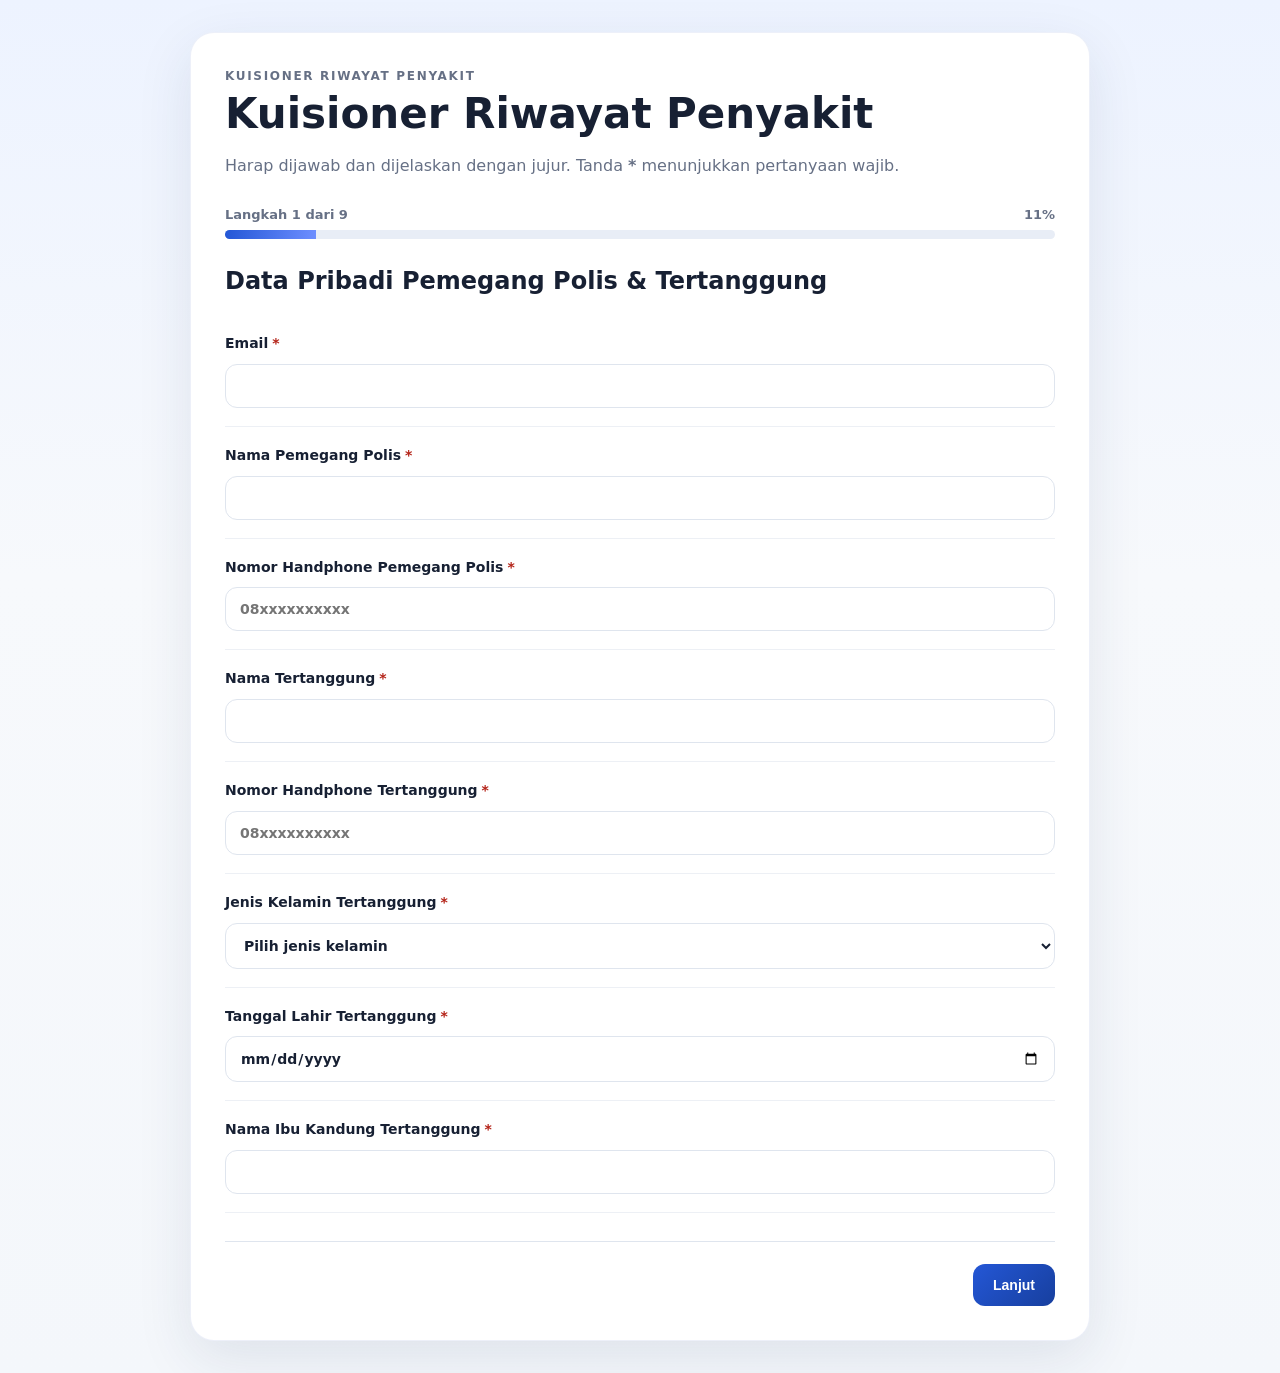
==== commit a545a024: "Update index.html" ====
--- a/index.html
+++ b/index.html
@@ -1,6 +1,3 @@
-<!DOCTYPE html>
-<!DOCTYPE html>
-
 <!DOCTYPE html>
 
 <html lang="id"><head><meta charset="utf-8"/><meta content="width=device-width,initial-scale=1" name="viewport"/><title>Kuisioner Riwayat Penyakit</title><link href="assets/css/styles.css" rel="stylesheet"/></head><body><main class="page-shell"><section class="form-card"><header class="form-header"><p class="eyebrow">KUISIONER RIWAYAT PENYAKIT</p><h1>Kuisioner Riwayat Penyakit</h1><p>Harap dijawab dan dijelaskan dengan jujur. Tanda <strong>*</strong> menunjukkan pertanyaan wajib.</p></header><div class="progress-wrap"><div class="progress-meta"><span id="stepLabel">Langkah 1 dari 9</span><span id="progressPercent">11%</span></div><div class="progress-track"><div class="progress-bar" id="progressBar"></div></div></div><form id="healthForm" novalidate=""><section class="step active" data-step="1"><h2>Data Pribadi Pemegang Polis &amp; Tertanggung</h2><label class="question identity-question"><span class="question-number identity-number"></span><span class="question-body"><span class="question-text">Email<span>*</span></span><input autocomplete="email" data-label="Email" name="q01" required="" type="email"/></span></label><label class="question identity-question"><span class="question-number identity-number"></span><span class="question-body"><span class="question-text">Nama Pemegang Polis<span>*</span></span><input data-label="Nama Pemegang Polis" name="q02" required=""/></span></label><label class="question identity-question"><span class="question-number identity-number"></span><span class="question-body"><span class="question-text">Nomor Handphone Pemegang Polis<span>*</span></span><input data-label="Nomor Handphone Pemegang Polis" inputmode="tel" name="q03" placeholder="08xxxxxxxxxx" required=""/></span></label><label class="question identity-question"><span class="question-number identity-number"></span><span class="question-body"><span class="question-text">Nama Tertanggung<span>*</span></span><input data-label="Nama Tertanggung" name="q04" required=""/></span></label><label class="question identity-question"><span class="question-number identity-number"></span><span class="question-body"><span class="question-text">Nomor Handphone Tertanggung<span>*</span></span><input data-label="Nomor Handphone Tertanggung" inputmode="tel" name="q05" placeholder="08xxxxxxxxxx" required=""/></span></label><label class="question identity-question"><span class="question-number identity-number"></span><span class="question-body"><span class="question-text">Jenis Kelamin Tertanggung<span>*</span></span><select data-label="Jenis Kelamin Tertanggung" name="jenis_kelamin" required=""><option value="">Pilih jenis kelamin</option><option value="LAKI-LAKI">Laki-laki</option><option value="PEREMPUAN">Perempuan</option></select></span></label><label class="question identity-question"><span class="question-number identity-number"></span><span class="question-body"><span class="question-text">Tanggal Lahir Tertanggung<span>*</span></span><input data-label="Tanggal Lahir Tertanggung" max="2099-12-31" name="tanggal_lahir" required="" type="date"/></span></label><label class="question identity-question"><span class="question-number identity-number"></span><span class="question-body"><span class="question-text">Nama Ibu Kandung Tertanggung<span>*</span></span><input data-label="Nama Ibu Kandung Tertanggung" name="q08" required=""/></span></label></section>
@@ -8,24 +5,22 @@
 <section class="step" data-step="3"><h2>Riwayat Penyakit</h2><div class="section-note"><strong>8. Apakah Anda pernah/sedang menderita atau mendapatkan pengobatan untuk gangguan/penyakit di bawah ini?</strong><br/>Harap dijawab dan dijelaskan dengan jujur.</div><div class="question"><span class="question-number">8a.</span><span class="question-body"><span class="question-text">Kelainan syaraf kerangka dan otot. Kelumpuhan, ayan/kejang, pingsan, sering pusing (Vertigo), kesemutan, nyeri sendi, rematik/encok, demam rematik, kelemahan alat gerak, stres, depresi, gangguan jiwa? Jika Ya, harap dijelaskan<span>*</span></span><div aria-label="Kelainan syaraf kerangka dan otot. Kelumpuhan, ayan/kejang, pingsan, sering pusing (Vertigo), kesemutan, nyeri sendi, rematik/encok, demam rematik, kelemahan alat gerak, stres, depresi, gangguan jiwa? Jika Ya, harap dijelaskan" class="yes-no-group" role="radiogroup"><label class="choice-card"><input data-label="Kelainan syaraf kerangka dan otot. Kelumpuhan, ayan/kejang, pingsan, sering pusing (Vertigo), kesemutan, nyeri sendi, rematik/encok, demam rematik, kelemahan alat gerak, stres, depresi, gangguan jiwa? Jika Ya, harap dijelaskan" name="q14" required="" type="radio" value="YA"/><span>Ya</span></label><label class="choice-card"><input data-label="Kelainan syaraf kerangka dan otot. Kelumpuhan, ayan/kejang, pingsan, sering pusing (Vertigo), kesemutan, nyeri sendi, rematik/encok, demam rematik, kelemahan alat gerak, stres, depresi, gangguan jiwa? Jika Ya, harap dijelaskan" name="q14" required="" type="radio" value="TIDAK"/><span>Tidak</span></label></div><div class="conditional-detail" data-detail-for="q14" hidden=""><label for="q14_detail">Mohon jelaskan</label><textarea data-label="Penjelasan - Kelainan syaraf kerangka dan otot. Kelumpuhan, ayan/kejang, pingsan, sering pusing (Vertigo), kesemutan, nyeri sendi, rematik/encok, demam rematik, kelemahan alat gerak, stres, depresi, gangguan jiwa? Jika Ya, harap dijelaskan" id="q14_detail" name="q14_detail" placeholder="Tuliskan penjelasan secara lengkap" rows="3"></textarea></div></span></div><div class="question"><span class="question-number">8b.</span><span class="question-body"><span class="question-text">Kelainan atau gangguan fungsi pada mata, telinga, hidung, tenggorokan? Jika Ya, harap dijelaskan<span>*</span></span><div aria-label="Kelainan atau gangguan fungsi pada mata, telinga, hidung, tenggorokan? Jika Ya, harap dijelaskan" class="yes-no-group" role="radiogroup"><label class="choice-card"><input data-label="Kelainan atau gangguan fungsi pada mata, telinga, hidung, tenggorokan? Jika Ya, harap dijelaskan" name="q15" required="" type="radio" value="YA"/><span>Ya</span></label><label class="choice-card"><input data-label="Kelainan atau gangguan fungsi pada mata, telinga, hidung, tenggorokan? Jika Ya, harap dijelaskan" name="q15" required="" type="radio" value="TIDAK"/><span>Tidak</span></label></div><div class="conditional-detail" data-detail-for="q15" hidden=""><label for="q15_detail">Mohon jelaskan</label><textarea data-label="Penjelasan - Kelainan atau gangguan fungsi pada mata, telinga, hidung, tenggorokan? Jika Ya, harap dijelaskan" id="q15_detail" name="q15_detail" placeholder="Tuliskan penjelasan secara lengkap" rows="3"></textarea></div></span></div><div class="question"><span class="question-number">8c.</span><span class="question-body"><span class="question-text">Kelainan saluran pernafasan. Asthma, bronchitis, TBC, paru, batuk kronis, batuk darah? Jika Ya, harap dijelaskan<span>*</span></span><div aria-label="Kelainan saluran pernafasan. Asthma, bronchitis, TBC, paru, batuk kronis, batuk darah? Jika Ya, harap dijelaskan" class="yes-no-group" role="radiogroup"><label class="choice-card"><input data-label="Kelainan saluran pernafasan. Asthma, bronchitis, TBC, paru, batuk kronis, batuk darah? Jika Ya, harap dijelaskan" name="q16" required="" type="radio" value="YA"/><span>Ya</span></label><label class="choice-card"><input data-label="Kelainan saluran pernafasan. Asthma, bronchitis, TBC, paru, batuk kronis, batuk darah? Jika Ya, harap dijelaskan" name="q16" required="" type="radio" value="TIDAK"/><span>Tidak</span></label></div><div class="conditional-detail" data-detail-for="q16" hidden=""><label for="q16_detail">Mohon jelaskan</label><textarea data-label="Penjelasan - Kelainan saluran pernafasan. Asthma, bronchitis, TBC, paru, batuk kronis, batuk darah? Jika Ya, harap dijelaskan" id="q16_detail" name="q16_detail" placeholder="Tuliskan penjelasan secara lengkap" rows="3"></textarea></div></span></div><div class="question"><span class="question-number">8d.</span><span class="question-body"><span class="question-text">Kelainan jantung dan pembuluh darah. Sesak napas, berdebar-debar, sakit dada, serangan jantung, sering sakit kepala, tekanan darah tinggi, stroke, varices? Jika Ya, harap dijelaskan<span>*</span></span><div aria-label="Kelainan jantung dan pembuluh darah. Sesak napas, berdebar-debar, sakit dada, serangan jantung, sering sakit kepala, tekanan darah tinggi, stroke, varices? Jika Ya, harap dijelaskan" class="yes-no-group" role="radiogroup"><label class="choice-card"><input data-label="Kelainan jantung dan pembuluh darah. Sesak napas, berdebar-debar, sakit dada, serangan jantung, sering sakit kepala, tekanan darah tinggi, stroke, varices? Jika Ya, harap dijelaskan" name="q17" required="" type="radio" value="YA"/><span>Ya</span></label><label class="choice-card"><input data-label="Kelainan jantung dan pembuluh darah. Sesak napas, berdebar-debar, sakit dada, serangan jantung, sering sakit kepala, tekanan darah tinggi, stroke, varices? Jika Ya, harap dijelaskan" name="q17" required="" type="radio" value="TIDAK"/><span>Tidak</span></label></div><div class="conditional-detail" data-detail-for="q17" hidden=""><label for="q17_detail">Mohon jelaskan</label><textarea data-label="Penjelasan - Kelainan jantung dan pembuluh darah. Sesak napas, berdebar-debar, sakit dada, serangan jantung, sering sakit kepala, tekanan darah tinggi, stroke, varices? Jika Ya, harap dijelaskan" id="q17_detail" name="q17_detail" placeholder="Tuliskan penjelasan secara lengkap" rows="3"></textarea></div></span></div><div class="question"><span class="question-number">8e.</span><span class="question-body"><span class="question-text">Kelainan saluran pencernaan dan hati. Sakit ulu hati (maag), sakit kuning, muntah darah, ambeien (wasir), hernia, sering sakit perut (diare), muntah-muntah, hepatitis (tipe ...), batu atau infeksi saluran empedu?<span>*</span></span><div aria-label="Kelainan saluran pencernaan dan hati. Sakit ulu hati (maag), sakit kuning, muntah darah, ambeien (wasir), hernia, sering sakit perut (diare), muntah-muntah, hepatitis (tipe ...), batu atau infeksi saluran empedu?" class="yes-no-group" role="radiogroup"><label class="choice-card"><input data-label="Kelainan saluran pencernaan dan hati. Sakit ulu hati (maag), sakit kuning, muntah darah, ambeien (wasir), hernia, sering sakit perut (diare), muntah-muntah, hepatitis (tipe ...), batu atau infeksi saluran empedu?" name="q18" required="" type="radio" value="YA"/><span>Ya</span></label><label class="choice-card"><input data-label="Kelainan saluran pencernaan dan hati. Sakit ulu hati (maag), sakit kuning, muntah darah, ambeien (wasir), hernia, sering sakit perut (diare), muntah-muntah, hepatitis (tipe ...), batu atau infeksi saluran empedu?" name="q18" required="" type="radio" value="TIDAK"/><span>Tidak</span></label></div><div class="conditional-detail" data-detail-for="q18" hidden=""><label for="q18_detail">Mohon jelaskan</label><textarea data-label="Penjelasan - Kelainan saluran pencernaan dan hati. Sakit ulu hati (maag), sakit kuning, muntah darah, ambeien (wasir), hernia, sering sakit perut (diare), muntah-muntah, hepatitis (tipe ...), batu atau infeksi saluran empedu?" id="q18_detail" name="q18_detail" placeholder="Tuliskan penjelasan secara lengkap" rows="3"></textarea></div></span></div><div class="question"><span class="question-number">8f.</span><span class="question-body"><span class="question-text">Kelainan ginjal dan saluran kemih. Sakit pinggang, kencing batu/batu ginjal, infeksi ginjal, kencing darah, kencing nanah, sakit prostat? Jika Ya, harap dijelaskan<span>*</span></span><div aria-label="Kelainan ginjal dan saluran kemih. Sakit pinggang, kencing batu/batu ginjal, infeksi ginjal, kencing darah, kencing nanah, sakit prostat? Jika Ya, harap dijelaskan" class="yes-no-group" role="radiogroup"><label class="choice-card"><input data-label="Kelainan ginjal dan saluran kemih. Sakit pinggang, kencing batu/batu ginjal, infeksi ginjal, kencing darah, kencing nanah, sakit prostat? Jika Ya, harap dijelaskan" name="q19" required="" type="radio" value="YA"/><span>Ya</span></label><label class="choice-card"><input data-label="Kelainan ginjal dan saluran kemih. Sakit pinggang, kencing batu/batu ginjal, infeksi ginjal, kencing darah, kencing nanah, sakit prostat? Jika Ya, harap dijelaskan" name="q19" required="" type="radio" value="TIDAK"/><span>Tidak</span></label></div><div class="conditional-detail" data-detail-for="q19" hidden=""><label for="q19_detail">Mohon jelaskan</label><textarea data-label="Penjelasan - Kelainan ginjal dan saluran kemih. Sakit pinggang, kencing batu/batu ginjal, infeksi ginjal, kencing darah, kencing nanah, sakit prostat? Jika Ya, harap dijelaskan" id="q19_detail" name="q19_detail" placeholder="Tuliskan penjelasan secara lengkap" rows="3"></textarea></div></span></div><div class="question"><span class="question-number">8g.</span><span class="question-body"><span class="question-text">Tumor, kanker, atau suatu benjolan yang tidak hilang? Jika Ya, harap dijelaskan<span>*</span></span><div aria-label="Tumor, kanker, atau suatu benjolan yang tidak hilang? Jika Ya, harap dijelaskan" class="yes-no-group" role="radiogroup"><label class="choice-card"><input data-label="Tumor, kanker, atau suatu benjolan yang tidak hilang? Jika Ya, harap dijelaskan" name="q20" required="" type="radio" value="YA"/><span>Ya</span></label><label class="choice-card"><input data-label="Tumor, kanker, atau suatu benjolan yang tidak hilang? Jika Ya, harap dijelaskan" name="q20" required="" type="radio" value="TIDAK"/><span>Tidak</span></label></div><div class="conditional-detail" data-detail-for="q20" hidden=""><label for="q20_detail">Mohon jelaskan</label><textarea data-label="Penjelasan - Tumor, kanker, atau suatu benjolan yang tidak hilang? Jika Ya, harap dijelaskan" id="q20_detail" name="q20_detail" placeholder="Tuliskan penjelasan secara lengkap" rows="3"></textarea></div></span></div><div class="question"><span class="question-number">8h.</span><span class="question-body"><span class="question-text">Kelainan metabolisme. Kencing manis, kelenjar gondok? Jika Ya, harap dijelaskan<span>*</span></span><div aria-label="Kelainan metabolisme. Kencing manis, kelenjar gondok? Jika Ya, harap dijelaskan" class="yes-no-group" role="radiogroup"><label class="choice-card"><input data-label="Kelainan metabolisme. Kencing manis, kelenjar gondok? Jika Ya, harap dijelaskan" name="q21" required="" type="radio" value="YA"/><span>Ya</span></label><label class="choice-card"><input data-label="Kelainan metabolisme. Kencing manis, kelenjar gondok? Jika Ya, harap dijelaskan" name="q21" required="" type="radio" value="TIDAK"/><span>Tidak</span></label></div><div class="conditional-detail" data-detail-for="q21" hidden=""><label for="q21_detail">Mohon jelaskan</label><textarea data-label="Penjelasan - Kelainan metabolisme. Kencing manis, kelenjar gondok? Jika Ya, harap dijelaskan" id="q21_detail" name="q21_detail" placeholder="Tuliskan penjelasan secara lengkap" rows="3"></textarea></div></span></div><div class="question"><span class="question-number">8i.</span><span class="question-body"><span class="question-text">Penyakit tropis/infeksi. Malaria, demam berdarah, tipus? Jika Ya, harap dijelaskan<span>*</span></span><div aria-label="Penyakit tropis/infeksi. Malaria, demam berdarah, tipus? Jika Ya, harap dijelaskan" class="yes-no-group" role="radiogroup"><label class="choice-card"><input data-label="Penyakit tropis/infeksi. Malaria, demam berdarah, tipus? Jika Ya, harap dijelaskan" name="q22" required="" type="radio" value="YA"/><span>Ya</span></label><label class="choice-card"><input data-label="Penyakit tropis/infeksi. Malaria, demam berdarah, tipus? Jika Ya, harap dijelaskan" name="q22" required="" type="radio" value="TIDAK"/><span>Tidak</span></label></div><div class="conditional-detail" data-detail-for="q22" hidden=""><label for="q22_detail">Mohon jelaskan</label><textarea data-label="Penjelasan - Penyakit tropis/infeksi. Malaria, demam berdarah, tipus? Jika Ya, harap dijelaskan" id="q22_detail" name="q22_detail" placeholder="Tuliskan penjelasan secara lengkap" rows="3"></textarea></div></span></div><div class="question"><span class="question-number">8j.</span><span class="question-body"><span class="question-text">Sering demam yang berlangsung lama, sering berkeringat dingin, kehilangan berat badan yang drastis, adanya pembesaran kelenjar di leher, ketiak dan lipat paha? Jika Ya, harap dijelaskan<span>*</span></span><div aria-label="Sering demam yang berlangsung lama, sering berkeringat dingin, kehilangan berat badan yang drastis, adanya pembesaran kelenjar di leher, ketiak dan lipat paha? Jika Ya, harap dijelaskan" class="yes-no-group" role="radiogroup"><label class="choice-card"><input data-label="Sering demam yang berlangsung lama, sering berkeringat dingin, kehilangan berat badan yang drastis, adanya pembesaran kelenjar di leher, ketiak dan lipat paha? Jika Ya, harap dijelaskan" name="q23" required="" type="radio" value="YA"/><span>Ya</span></label><label class="choice-card"><input data-label="Sering demam yang berlangsung lama, sering berkeringat dingin, kehilangan berat badan yang drastis, adanya pembesaran kelenjar di leher, ketiak dan lipat paha? Jika Ya, harap dijelaskan" name="q23" required="" type="radio" value="TIDAK"/><span>Tidak</span></label></div><div class="conditional-detail" data-detail-for="q23" hidden=""><label for="q23_detail">Mohon jelaskan</label><textarea data-label="Penjelasan - Sering demam yang berlangsung lama, sering berkeringat dingin, kehilangan berat badan yang drastis, adanya pembesaran kelenjar di leher, ketiak dan lipat paha? Jika Ya, harap dijelaskan" id="q23_detail" name="q23_detail" placeholder="Tuliskan penjelasan secara lengkap" rows="3"></textarea></div></span></div><div class="question"><span class="question-number">8j.1.</span><span class="question-body"><span class="question-text">Menerima transfusi darah? Jika Ya, harap dijelaskan<span>*</span></span><div aria-label="Menerima transfusi darah? Jika Ya, harap dijelaskan" class="yes-no-group" role="radiogroup"><label class="choice-card"><input data-label="Menerima transfusi darah? Jika Ya, harap dijelaskan" name="q24" required="" type="radio" value="YA"/><span>Ya</span></label><label class="choice-card"><input data-label="Menerima transfusi darah? Jika Ya, harap dijelaskan" name="q24" required="" type="radio" value="TIDAK"/><span>Tidak</span></label></div><div class="conditional-detail" data-detail-for="q24" hidden=""><label for="q24_detail">Mohon jelaskan</label><textarea data-label="Penjelasan - Menerima transfusi darah? Jika Ya, harap dijelaskan" id="q24_detail" name="q24_detail" placeholder="Tuliskan penjelasan secara lengkap" rows="3"></textarea></div></span></div><div class="question"><span class="question-number">8j.2.</span><span class="question-body"><span class="question-text">Ditolak sebagai donor darah? Jika Ya, harap dijelaskan<span>*</span></span><div aria-label="Ditolak sebagai donor darah? Jika Ya, harap dijelaskan" class="yes-no-group" role="radiogroup"><label class="choice-card"><input data-label="Ditolak sebagai donor darah? Jika Ya, harap dijelaskan" name="q25" required="" type="radio" value="YA"/><span>Ya</span></label><label class="choice-card"><input data-label="Ditolak sebagai donor darah? Jika Ya, harap dijelaskan" name="q25" required="" type="radio" value="TIDAK"/><span>Tidak</span></label></div><div class="conditional-detail" data-detail-for="q25" hidden=""><label for="q25_detail">Mohon jelaskan</label><textarea data-label="Penjelasan - Ditolak sebagai donor darah? Jika Ya, harap dijelaskan" id="q25_detail" name="q25_detail" placeholder="Tuliskan penjelasan secara lengkap" rows="3"></textarea></div></span></div><div class="question"><span class="question-number">8j.3.</span><span class="question-body"><span class="question-text">Pernah tes darah untuk AIDS? Jika Ya, harap dijelaskan<span>*</span></span><div aria-label="Pernah tes darah untuk AIDS? Jika Ya, harap dijelaskan" class="yes-no-group" role="radiogroup"><label class="choice-card"><input data-label="Pernah tes darah untuk AIDS? Jika Ya, harap dijelaskan" name="q26" required="" type="radio" value="YA"/><span>Ya</span></label><label class="choice-card"><input data-label="Pernah tes darah untuk AIDS? Jika Ya, harap dijelaskan" name="q26" required="" type="radio" value="TIDAK"/><span>Tidak</span></label></div><div class="conditional-detail" data-detail-for="q26" hidden=""><label for="q26_detail">Mohon jelaskan</label><textarea data-label="Penjelasan - Pernah tes darah untuk AIDS? Jika Ya, harap dijelaskan" id="q26_detail" name="q26_detail" placeholder="Tuliskan penjelasan secara lengkap" rows="3"></textarea></div></span></div><div class="question"><span class="question-number">8j.4.</span><span class="question-body"><span class="question-text">Sedang dalam perawatan Dokter sehubungan dengan AIDS? Jika Ya, harap dijelaskan<span>*</span></span><div aria-label="Sedang dalam perawatan Dokter sehubungan dengan AIDS? Jika Ya, harap dijelaskan" class="yes-no-group" role="radiogroup"><label class="choice-card"><input data-label="Sedang dalam perawatan Dokter sehubungan dengan AIDS? Jika Ya, harap dijelaskan" name="q27" required="" type="radio" value="YA"/><span>Ya</span></label><label class="choice-card"><input data-label="Sedang dalam perawatan Dokter sehubungan dengan AIDS? Jika Ya, harap dijelaskan" name="q27" required="" type="radio" value="TIDAK"/><span>Tidak</span></label></div><div class="conditional-detail" data-detail-for="q27" hidden=""><label for="q27_detail">Mohon jelaskan</label><textarea data-label="Penjelasan - Sedang dalam perawatan Dokter sehubungan dengan AIDS? Jika Ya, harap dijelaskan" id="q27_detail" name="q27_detail" placeholder="Tuliskan penjelasan secara lengkap" rows="3"></textarea></div></span></div><div class="question"><span class="question-number">8k.</span><span class="question-body"><span class="question-text">Kelainan darah seperti anemia, leukemia? Jika Ya, harap dijelaskan<span>*</span></span><div aria-label="Kelainan darah seperti anemia, leukemia? Jika Ya, harap dijelaskan" class="yes-no-group" role="radiogroup"><label class="choice-card"><input data-label="Kelainan darah seperti anemia, leukemia? Jika Ya, harap dijelaskan" name="q28" required="" type="radio" value="YA"/><span>Ya</span></label><label class="choice-card"><input data-label="Kelainan darah seperti anemia, leukemia? Jika Ya, harap dijelaskan" name="q28" required="" type="radio" value="TIDAK"/><span>Tidak</span></label></div><div class="conditional-detail" data-detail-for="q28" hidden=""><label for="q28_detail">Mohon jelaskan</label><textarea data-label="Penjelasan - Kelainan darah seperti anemia, leukemia? Jika Ya, harap dijelaskan" id="q28_detail" name="q28_detail" placeholder="Tuliskan penjelasan secara lengkap" rows="3"></textarea></div></span></div><div class="question"><span class="question-number">8l.</span><span class="question-body"><span class="question-text">Kelainan kulit dan tulang. Gangguan tulang belakang, patah tulang, polio, amputasi, kelainan kulit, kusta? Jika Ya, harap dijelaskan<span>*</span></span><div aria-label="Kelainan kulit dan tulang. Gangguan tulang belakang, patah tulang, polio, amputasi, kelainan kulit, kusta? Jika Ya, harap dijelaskan" class="yes-no-group" role="radiogroup"><label class="choice-card"><input data-label="Kelainan kulit dan tulang. Gangguan tulang belakang, patah tulang, polio, amputasi, kelainan kulit, kusta? Jika Ya, harap dijelaskan" name="q29" required="" type="radio" value="YA"/><span>Ya</span></label><label class="choice-card"><input data-label="Kelainan kulit dan tulang. Gangguan tulang belakang, patah tulang, polio, amputasi, kelainan kulit, kusta? Jika Ya, harap dijelaskan" name="q29" required="" type="radio" value="TIDAK"/><span>Tidak</span></label></div><div class="conditional-detail" data-detail-for="q29" hidden=""><label for="q29_detail">Mohon jelaskan</label><textarea data-label="Penjelasan - Kelainan kulit dan tulang. Gangguan tulang belakang, patah tulang, polio, amputasi, kelainan kulit, kusta? Jika Ya, harap dijelaskan" id="q29_detail" name="q29_detail" placeholder="Tuliskan penjelasan secara lengkap" rows="3"></textarea></div></span></div><div class="question"><span class="question-number">8m.</span><span class="question-body"><span class="question-text">Penyakit lainnya yang tidak disebutkan di atas? Jika Ya, harap dijelaskan<span>*</span></span><div aria-label="Penyakit lainnya yang tidak disebutkan di atas? Jika Ya, harap dijelaskan" class="yes-no-group" role="radiogroup"><label class="choice-card"><input data-label="Penyakit lainnya yang tidak disebutkan di atas? Jika Ya, harap dijelaskan" name="q30" required="" type="radio" value="YA"/><span>Ya</span></label><label class="choice-card"><input data-label="Penyakit lainnya yang tidak disebutkan di atas? Jika Ya, harap dijelaskan" name="q30" required="" type="radio" value="TIDAK"/><span>Tidak</span></label></div><div class="conditional-detail" data-detail-for="q30" hidden=""><label for="q30_detail">Mohon jelaskan</label><textarea data-label="Penjelasan - Penyakit lainnya yang tidak disebutkan di atas? Jika Ya, harap dijelaskan" id="q30_detail" name="q30_detail" placeholder="Tuliskan penjelasan secara lengkap" rows="3"></textarea></div></span></div></section>
 <section class="step" data-step="4"><h2>9. Dalam 5 Tahun Terakhir</h2><div class="section-note">Harap dijawab dan dijelaskan dengan jujur.</div><div class="question"><span class="question-number">9a.</span><span class="question-body"><span class="question-text">Menderita sakit, menjalani rawat inap, operasi, biopsi, endoskopi, radiasi? Jika Ya, harap dijelaskan<span>*</span></span><div aria-label="Menderita sakit, menjalani rawat inap, operasi, biopsi, endoskopi, radiasi? Jika Ya, harap dijelaskan" class="yes-no-group" role="radiogroup"><label class="choice-card"><input data-label="Menderita sakit, menjalani rawat inap, operasi, biopsi, endoskopi, radiasi? Jika Ya, harap dijelaskan" name="q31" required="" type="radio" value="YA"/><span>Ya</span></label><label class="choice-card"><input data-label="Menderita sakit, menjalani rawat inap, operasi, biopsi, endoskopi, radiasi? Jika Ya, harap dijelaskan" name="q31" required="" type="radio" value="TIDAK"/><span>Tidak</span></label></div><div class="conditional-detail" data-detail-for="q31" hidden=""><label for="q31_detail">Mohon jelaskan</label><textarea data-label="Penjelasan - Menderita sakit, menjalani rawat inap, operasi, biopsi, endoskopi, radiasi? Jika Ya, harap dijelaskan" id="q31_detail" name="q31_detail" placeholder="Tuliskan penjelasan secara lengkap" rows="3"></textarea></div></span></div><div class="question"><span class="question-number">9b.</span><span class="question-body"><span class="question-text">ECG, USG, CT Scan, tes darah misalnya kolesterol, gula darah, AIDS, hepatitis termasuk hepatitis B, C, anemia dll? Jika Ya, harap dijelaskan<span>*</span></span><div aria-label="ECG, USG, CT Scan, tes darah misalnya kolesterol, gula darah, AIDS, hepatitis termasuk hepatitis B, C, anemia dll? Jika Ya, harap dijelaskan" class="yes-no-group" role="radiogroup"><label class="choice-card"><input data-label="ECG, USG, CT Scan, tes darah misalnya kolesterol, gula darah, AIDS, hepatitis termasuk hepatitis B, C, anemia dll? Jika Ya, harap dijelaskan" name="q32" required="" type="radio" value="YA"/><span>Ya</span></label><label class="choice-card"><input data-label="ECG, USG, CT Scan, tes darah misalnya kolesterol, gula darah, AIDS, hepatitis termasuk hepatitis B, C, anemia dll? Jika Ya, harap dijelaskan" name="q32" required="" type="radio" value="TIDAK"/><span>Tidak</span></label></div><div class="conditional-detail" data-detail-for="q32" hidden=""><label for="q32_detail">Mohon jelaskan</label><textarea data-label="Penjelasan - ECG, USG, CT Scan, tes darah misalnya kolesterol, gula darah, AIDS, hepatitis termasuk hepatitis B, C, anemia dll? Jika Ya, harap dijelaskan" id="q32_detail" name="q32_detail" placeholder="Tuliskan penjelasan secara lengkap" rows="3"></textarea></div></span></div><div class="question"><span class="question-number">9c.</span><span class="question-body"><span class="question-text">Menjalani pemeriksaan ke dokter umum/spesialis? Jika Ya, harap dijelaskan<span>*</span></span><div aria-label="Menjalani pemeriksaan ke dokter umum/spesialis? Jika Ya, harap dijelaskan" class="yes-no-group" role="radiogroup"><label class="choice-card"><input data-label="Menjalani pemeriksaan ke dokter umum/spesialis? Jika Ya, harap dijelaskan" name="q33" required="" type="radio" value="YA"/><span>Ya</span></label><label class="choice-card"><input data-label="Menjalani pemeriksaan ke dokter umum/spesialis? Jika Ya, harap dijelaskan" name="q33" required="" type="radio" value="TIDAK"/><span>Tidak</span></label></div><div class="conditional-detail" data-detail-for="q33" hidden=""><label for="q33_detail">Mohon jelaskan</label><textarea data-label="Penjelasan - Menjalani pemeriksaan ke dokter umum/spesialis? Jika Ya, harap dijelaskan" id="q33_detail" name="q33_detail" placeholder="Tuliskan penjelasan secara lengkap" rows="3"></textarea></div></span></div><div class="question"><span class="question-number">9d.</span><span class="question-body"><span class="question-text">Mengalami keracunan, kecelakaan atau coba bunuh diri? Jika Ya, harap dijelaskan<span>*</span></span><div aria-label="Mengalami keracunan, kecelakaan atau coba bunuh diri? Jika Ya, harap dijelaskan" class="yes-no-group" role="radiogroup"><label class="choice-card"><input data-label="Mengalami keracunan, kecelakaan atau coba bunuh diri? Jika Ya, harap dijelaskan" name="q34" required="" type="radio" value="YA"/><span>Ya</span></label><label class="choice-card"><input data-label="Mengalami keracunan, kecelakaan atau coba bunuh diri? Jika Ya, harap dijelaskan" name="q34" required="" type="radio" value="TIDAK"/><span>Tidak</span></label></div><div class="conditional-detail" data-detail-for="q34" hidden=""><label for="q34_detail">Mohon jelaskan</label><textarea data-label="Penjelasan - Mengalami keracunan, kecelakaan atau coba bunuh diri? Jika Ya, harap dijelaskan" id="q34_detail" name="q34_detail" placeholder="Tuliskan penjelasan secara lengkap" rows="3"></textarea></div></span></div></section>
 <section class="step" data-step="5"><h2>10. Khusus Wanita &amp; 11. Riwayat Keluarga</h2><div class="section-note" id="femaleApplicabilityNote">Bagian ini hanya dapat diisi untuk Calon Tertanggung perempuan.</div><div class="question conditional-section-question" data-female-only="true"><span class="question-number">10a.</span><span class="question-body"><span class="question-text">Apakah Anda sedang hamil? (Bila Ya, lengkapi usia kehamilan dan haid terakhir dd/mm/yy)<span>*</span></span><div aria-label="Apakah Anda sedang hamil? (Bila Ya, lengkapi usia kehamilan dan haid terakhir dd/mm/yy)" class="yes-no-group" role="radiogroup"><label class="choice-card"><input data-label="Apakah Anda sedang hamil? (Bila Ya, lengkapi usia kehamilan dan haid terakhir dd/mm/yy)" name="q35" required="" type="radio" value="YA"/><span>Ya</span></label><label class="choice-card"><input data-label="Apakah Anda sedang hamil? (Bila Ya, lengkapi usia kehamilan dan haid terakhir dd/mm/yy)" name="q35" required="" type="radio" value="TIDAK"/><span>Tidak</span></label></div><div class="conditional-detail" data-detail-for="q35" hidden=""><label for="q35_detail">Mohon jelaskan</label><textarea data-label="Penjelasan - Apakah Anda sedang hamil? (Bila Ya, lengkapi usia kehamilan dan haid terakhir dd/mm/yy)" id="q35_detail" name="q35_detail" placeholder="Tuliskan penjelasan secara lengkap" rows="3"></textarea></div></span></div><div class="question conditional-section-question" data-female-only="true"><span class="question-number">10b.</span><span class="question-body"><span class="question-text">Ada gangguan haid, pernah keguguran, kelainan pada saat bersalin? Jika Ya, harap dijelaskan<span>*</span></span><div aria-label="Ada gangguan haid, pernah keguguran, kelainan pada saat bersalin? Jika Ya, harap dijelaskan" class="yes-no-group" role="radiogroup"><label class="choice-card"><input data-label="Ada gangguan haid, pernah keguguran, kelainan pada saat bersalin? Jika Ya, harap dijelaskan" name="q36" required="" type="radio" value="YA"/><span>Ya</span></label><label class="choice-card"><input data-label="Ada gangguan haid, pernah keguguran, kelainan pada saat bersalin? Jika Ya, harap dijelaskan" name="q36" required="" type="radio" value="TIDAK"/><span>Tidak</span></label></div><div class="conditional-detail" data-detail-for="q36" hidden=""><label for="q36_detail">Mohon jelaskan</label><textarea data-label="Penjelasan - Ada gangguan haid, pernah keguguran, kelainan pada saat bersalin? Jika Ya, harap dijelaskan" id="q36_detail" name="q36_detail" placeholder="Tuliskan penjelasan secara lengkap" rows="3"></textarea></div></span></div><div class="question conditional-section-question" data-female-only="true"><span class="question-number">10c.</span><span class="question-body"><span class="question-text">Pernah diberitahukan atau sedang menderita kelainan janin di dalam kandungan/rahim/indung telur atau organ reproduksi, komplikasi kehamilan, payudara? Jika Ya, harap dijelaskan<span>*</span></span><div aria-label="Pernah diberitahukan atau sedang menderita kelainan janin di dalam kandungan/rahim/indung telur atau organ reproduksi, komplikasi kehamilan, payudara? Jika Ya, harap dijelaskan" class="yes-no-group" role="radiogroup"><label class="choice-card"><input data-label="Pernah diberitahukan atau sedang menderita kelainan janin di dalam kandungan/rahim/indung telur atau organ reproduksi, komplikasi kehamilan, payudara? Jika Ya, harap dijelaskan" name="q37" required="" type="radio" value="YA"/><span>Ya</span></label><label class="choice-card"><input data-label="Pernah diberitahukan atau sedang menderita kelainan janin di dalam kandungan/rahim/indung telur atau organ reproduksi, komplikasi kehamilan, payudara? Jika Ya, harap dijelaskan" name="q37" required="" type="radio" value="TIDAK"/><span>Tidak</span></label></div><div class="conditional-detail" data-detail-for="q37" hidden=""><label for="q37_detail">Mohon jelaskan</label><textarea data-label="Penjelasan - Pernah diberitahukan atau sedang menderita kelainan janin di dalam kandungan/rahim/indung telur atau organ reproduksi, komplikasi kehamilan, payudara? Jika Ya, harap dijelaskan" id="q37_detail" name="q37_detail" placeholder="Tuliskan penjelasan secara lengkap" rows="3"></textarea></div></span></div><div class="question conditional-section-question" data-female-only="true"><span class="question-number">10d.</span><span class="question-body"><span class="question-text">Pernah atau disarankan untuk periksa papsmear, mammografi atau pemeriksaan kandungan lainnya? Jika Ya, harap dijelaskan<span>*</span></span><div aria-label="Pernah atau disarankan untuk periksa papsmear, mammografi atau pemeriksaan kandungan lainnya? Jika Ya, harap dijelaskan" class="yes-no-group" role="radiogroup"><label class="choice-card"><input data-label="Pernah atau disarankan untuk periksa papsmear, mammografi atau pemeriksaan kandungan lainnya? Jika Ya, harap dijelaskan" name="q38" required="" type="radio" value="YA"/><span>Ya</span></label><label class="choice-card"><input data-label="Pernah atau disarankan untuk periksa papsmear, mammografi atau pemeriksaan kandungan lainnya? Jika Ya, harap dijelaskan" name="q38" required="" type="radio" value="TIDAK"/><span>Tidak</span></label></div><div class="conditional-detail" data-detail-for="q38" hidden=""><label for="q38_detail">Mohon jelaskan</label><textarea data-label="Penjelasan - Pernah atau disarankan untuk periksa papsmear, mammografi atau pemeriksaan kandungan lainnya? Jika Ya, harap dijelaskan" id="q38_detail" name="q38_detail" placeholder="Tuliskan penjelasan secara lengkap" rows="3"></textarea></div></span></div><div class="question"><span class="question-number">11.</span><span class="question-body"><span class="question-text">Apakah ada sanak keluarga (ayah, ibu, kakak, adik atau anak) yang menderita TBC paru, jantung, asthma, kencing manis, tekanan darah tinggi, ayan, kanker, AIDS atau penyakit lainnya? Jika Ya, harap dijelaskan<span>*</span></span><div aria-label="Apakah ada sanak keluarga (ayah, ibu, kakak, adik atau anak) yang menderita TBC paru, jantung, asthma, kencing manis, tekanan darah tinggi, ayan, kanker, AIDS atau penyakit lainnya? Jika Ya, harap dijelaskan" class="yes-no-group" role="radiogroup"><label class="choice-card"><input data-label="Apakah ada sanak keluarga (ayah, ibu, kakak, adik atau anak) yang menderita TBC paru, jantung, asthma, kencing manis, tekanan darah tinggi, ayan, kanker, AIDS atau penyakit lainnya? Jika Ya, harap dijelaskan" name="q39" required="" type="radio" value="YA"/><span>Ya</span></label><label class="choice-card"><input data-label="Apakah ada sanak keluarga (ayah, ibu, kakak, adik atau anak) yang menderita TBC paru, jantung, asthma, kencing manis, tekanan darah tinggi, ayan, kanker, AIDS atau penyakit lainnya? Jika Ya, harap dijelaskan" name="q39" required="" type="radio" value="TIDAK"/><span>Tidak</span></label></div><div class="conditional-detail" data-detail-for="q39" hidden=""><label for="q39_detail">Mohon jelaskan</label><textarea data-label="Penjelasan - Apakah ada sanak keluarga (ayah, ibu, kakak, adik atau anak) yang menderita TBC paru, jantung, asthma, kencing manis, tekanan darah tinggi, ayan, kanker, AIDS atau penyakit lainnya? Jika Ya, harap dijelaskan" id="q39_detail" name="q39_detail" placeholder="Tuliskan penjelasan secara lengkap" rows="3"></textarea></div></span></div></section>
-<section class="step" data-step="6"><h2>12. Khusus Tertanggung Anak &lt; 6 Tahun</h2><div class="section-note" id="childApplicabilityNote">Bagian ini hanya dapat diisi untuk Calon Tertanggung berusia di bawah 6 tahun.</div><div class="question"><span class="question-number">12a.</span><span class="question-body"><span class="question-text">Apakah Calon dilahirkan prematur dengan berat badan lahir dalam keadaan tidak normal? Jika Ya, harap dijelaskan<span>*</span></span><div aria-label="Apakah Calon dilahirkan prematur dengan berat badan lahir dalam keadaan tidak normal? Jika Ya, harap dijelaskan" class="yes-no-group" role="radiogroup"><label class="choice-card"><input data-label="Apakah Calon dilahirkan prematur dengan berat badan lahir dalam keadaan tidak normal? Jika Ya, harap dijelaskan" name="q40" required="" type="radio" value="YA"/><span>Ya</span></label><label class="choice-card"><input data-label="Apakah Calon dilahirkan prematur dengan berat badan lahir dalam keadaan tidak normal? Jika Ya, harap dijelaskan" name="q40" required="" type="radio" value="TIDAK"/><span>Tidak</span></label></div><div class="conditional-detail" data-detail-for="q40" hidden=""><label for="q40_detail">Mohon jelaskan</label><textarea data-label="Penjelasan - Apakah Calon dilahirkan prematur dengan berat badan lahir dalam keadaan tidak normal? Jika Ya, harap dijelaskan" id="q40_detail" name="q40_detail" placeholder="Tuliskan penjelasan secara lengkap" rows="3"></textarea></div></span></div><div class="question"><span class="question-number">12b.</span><span class="question-body"><span class="question-text">Apakah Calon dilahirkan secara tidak normal, menggunakan alat bantu? Jika Ya, harap dijelaskan<span>*</span></span><div aria-label="Apakah Calon dilahirkan secara tidak normal, menggunakan alat bantu? Jika Ya, harap dijelaskan" class="yes-no-group" role="radiogroup"><label class="choice-card"><input data-label="Apakah Calon dilahirkan secara tidak normal, menggunakan alat bantu? Jika Ya, harap dijelaskan" name="q41" required="" type="radio" value="YA"/><span>Ya</span></label><label class="choice-card"><input data-label="Apakah Calon dilahirkan secara tidak normal, menggunakan alat bantu? Jika Ya, harap dijelaskan" name="q41" required="" type="radio" value="TIDAK"/><span>Tidak</span></label></div><div class="conditional-detail" data-detail-for="q41" hidden=""><label for="q41_detail">Mohon jelaskan</label><textarea data-label="Penjelasan - Apakah Calon dilahirkan secara tidak normal, menggunakan alat bantu? Jika Ya, harap dijelaskan" id="q41_detail" name="q41_detail" placeholder="Tuliskan penjelasan secara lengkap" rows="3"></textarea></div></span></div><div class="question"><span class="question-number">12c.</span><span class="question-body"><span class="question-text">Apakah Calon waktu dilahirkan menderita penyakit kuning? Jika Ya, harap dijelaskan<span>*</span></span><div aria-label="Apakah Calon waktu dilahirkan menderita penyakit kuning? Jika Ya, harap dijelaskan" class="yes-no-group" role="radiogroup"><label class="choice-card"><input data-label="Apakah Calon waktu dilahirkan menderita penyakit kuning? Jika Ya, harap dijelaskan" name="q42" required="" type="radio" value="YA"/><span>Ya</span></label><label class="choice-card"><input data-label="Apakah Calon waktu dilahirkan menderita penyakit kuning? Jika Ya, harap dijelaskan" name="q42" required="" type="radio" value="TIDAK"/><span>Tidak</span></label></div><div class="conditional-detail" data-detail-for="q42" hidden=""><label for="q42_detail">Mohon jelaskan</label><textarea data-label="Penjelasan - Apakah Calon waktu dilahirkan menderita penyakit kuning? Jika Ya, harap dijelaskan" id="q42_detail" name="q42_detail" placeholder="Tuliskan penjelasan secara lengkap" rows="3"></textarea></div></span></div><div class="question"><span class="question-number">12d.</span><span class="question-body"><span class="question-text">Apakah Calon bila menangis sering menjadi biru dan bila terlalu lelah akan menderita sesak napas? Jika Ya, harap dijelaskan<span>*</span></span><div aria-label="Apakah Calon bila menangis sering menjadi biru dan bila terlalu lelah akan menderita sesak napas? Jika Ya, harap dijelaskan" class="yes-no-group" role="radiogroup"><label class="choice-card"><input data-label="Apakah Calon bila menangis sering menjadi biru dan bila terlalu lelah akan menderita sesak napas? Jika Ya, harap dijelaskan" name="q43" required="" type="radio" value="YA"/><span>Ya</span></label><label class="choice-card"><input data-label="Apakah Calon bila menangis sering menjadi biru dan bila terlalu lelah akan menderita sesak napas? Jika Ya, harap dijelaskan" name="q43" required="" type="radio" value="TIDAK"/><span>Tidak</span></label></div><div class="conditional-detail" data-detail-for="q43" hidden=""><label for="q43_detail">Mohon jelaskan</label><textarea data-label="Penjelasan - Apakah Calon bila menangis sering menjadi biru dan bila terlalu lelah akan menderita sesak napas? Jika Ya, harap dijelaskan" id="q43_detail" name="q43_detail" placeholder="Tuliskan penjelasan secara lengkap" rows="3"></textarea></div></span></div><div class="question"><span class="question-number">12e.</span><span class="question-body"><span class="question-text">Apakah Calon pernah mendapat imunisasi?<span>*</span></span><div aria-label="Apakah Calon pernah mendapat imunisasi?" class="yes-no-group" role="radiogroup"><label class="choice-card"><input data-label="Apakah Calon pernah mendapat imunisasi?" name="q44" required="" type="radio" value="YA"/><span>Ya</span></label><label class="choice-card"><input data-label="Apakah Calon pernah mendapat imunisasi?" name="q44" required="" type="radio" value="TIDAK"/><span>Tidak</span></label></div><div class="conditional-detail immunization-conditional" data-detail-for="q44" hidden="">
-<div class="immunization-branch" data-show-when="YA" hidden="">
-<label for="q44_detail">Jelaskan imunisasi yang sudah didapatkan</label>
-<textarea data-label="Imunisasi yang Sudah Didapatkan" disabled="" id="q44_detail" name="q44_detail" placeholder="Contoh: BCG, Polio, DPT, Hepatitis B, Campak, dan lainnya" rows="4"></textarea>
-<label class="immunization-upload-label" for="q44_file">
-      Lampirkan foto lengkap buku imunisasi
-    </label>
-<input accept="image/jpeg,image/png,image/webp" data-label="Foto Lengkap Buku Imunisasi" disabled="" id="q44_file" name="q44_file" type="file"/>
-<small class="file-status" data-file-status="q44_file">Belum ada file dipilih</small>
-<small class="conditional-help">Penjelasan dan foto buku imunisasi wajib diisi bila memilih Ya.</small>
-</div>
-<div class="immunization-branch" data-show-when="TIDAK" hidden="">
-<label for="q44_reason">
-      Jelaskan mengapa belum mendapatkan imunisasi
-    </label>
-<textarea data-label="Alasan Belum Mendapatkan Imunisasi" disabled="" id="q44_reason" name="q44_reason" placeholder="Contoh: belum cukup umur, kondisi kesehatan tertentu, orang tua menolak, atau alasan lainnya" rows="4"></textarea>
-<small class="conditional-help">Alasan wajib dijelaskan bila memilih Tidak.</small>
-</div>
+<section class="step" data-step="6"><h2>12. Khusus Tertanggung Anak &lt; 6 Tahun</h2><div class="section-note" id="childApplicabilityNote">Bagian ini hanya dapat diisi untuk Calon Tertanggung berusia di bawah 6 tahun.</div><div class="question"><span class="question-number">12a.</span><span class="question-body"><span class="question-text">Apakah Calon dilahirkan prematur dengan berat badan lahir dalam keadaan tidak normal? Jika Ya, harap dijelaskan<span>*</span></span><div aria-label="Apakah Calon dilahirkan prematur dengan berat badan lahir dalam keadaan tidak normal? Jika Ya, harap dijelaskan" class="yes-no-group" role="radiogroup"><label class="choice-card"><input data-label="Apakah Calon dilahirkan prematur dengan berat badan lahir dalam keadaan tidak normal? Jika Ya, harap dijelaskan" name="q40" required="" type="radio" value="YA"/><span>Ya</span></label><label class="choice-card"><input data-label="Apakah Calon dilahirkan prematur dengan berat badan lahir dalam keadaan tidak normal? Jika Ya, harap dijelaskan" name="q40" required="" type="radio" value="TIDAK"/><span>Tidak</span></label></div><div class="conditional-detail" data-detail-for="q40" hidden=""><label for="q40_detail">Mohon jelaskan</label><textarea data-label="Penjelasan - Apakah Calon dilahirkan prematur dengan berat badan lahir dalam keadaan tidak normal? Jika Ya, harap dijelaskan" id="q40_detail" name="q40_detail" placeholder="Tuliskan penjelasan secara lengkap" rows="3"></textarea></div></span></div><div class="question"><span class="question-number">12b.</span><span class="question-body"><span class="question-text">Apakah Calon dilahirkan secara tidak normal, menggunakan alat bantu? Jika Ya, harap dijelaskan<span>*</span></span><div aria-label="Apakah Calon dilahirkan secara tidak normal, menggunakan alat bantu? Jika Ya, harap dijelaskan" class="yes-no-group" role="radiogroup"><label class="choice-card"><input data-label="Apakah Calon dilahirkan secara tidak normal, menggunakan alat bantu? Jika Ya, harap dijelaskan" name="q41" required="" type="radio" value="YA"/><span>Ya</span></label><label class="choice-card"><input data-label="Apakah Calon dilahirkan secara tidak normal, menggunakan alat bantu? Jika Ya, harap dijelaskan" name="q41" required="" type="radio" value="TIDAK"/><span>Tidak</span></label></div><div class="conditional-detail" data-detail-for="q41" hidden=""><label for="q41_detail">Mohon jelaskan</label><textarea data-label="Penjelasan - Apakah Calon dilahirkan secara tidak normal, menggunakan alat bantu? Jika Ya, harap dijelaskan" id="q41_detail" name="q41_detail" placeholder="Tuliskan penjelasan secara lengkap" rows="3"></textarea></div></span></div><div class="question"><span class="question-number">12c.</span><span class="question-body"><span class="question-text">Apakah Calon waktu dilahirkan menderita penyakit kuning? Jika Ya, harap dijelaskan<span>*</span></span><div aria-label="Apakah Calon waktu dilahirkan menderita penyakit kuning? Jika Ya, harap dijelaskan" class="yes-no-group" role="radiogroup"><label class="choice-card"><input data-label="Apakah Calon waktu dilahirkan menderita penyakit kuning? Jika Ya, harap dijelaskan" name="q42" required="" type="radio" value="YA"/><span>Ya</span></label><label class="choice-card"><input data-label="Apakah Calon waktu dilahirkan menderita penyakit kuning? Jika Ya, harap dijelaskan" name="q42" required="" type="radio" value="TIDAK"/><span>Tidak</span></label></div><div class="conditional-detail" data-detail-for="q42" hidden=""><label for="q42_detail">Mohon jelaskan</label><textarea data-label="Penjelasan - Apakah Calon waktu dilahirkan menderita penyakit kuning? Jika Ya, harap dijelaskan" id="q42_detail" name="q42_detail" placeholder="Tuliskan penjelasan secara lengkap" rows="3"></textarea></div></span></div><div class="question"><span class="question-number">12d.</span><span class="question-body"><span class="question-text">Apakah Calon bila menangis sering menjadi biru dan bila terlalu lelah akan menderita sesak napas? Jika Ya, harap dijelaskan<span>*</span></span><div aria-label="Apakah Calon bila menangis sering menjadi biru dan bila terlalu lelah akan menderita sesak napas? Jika Ya, harap dijelaskan" class="yes-no-group" role="radiogroup"><label class="choice-card"><input data-label="Apakah Calon bila menangis sering menjadi biru dan bila terlalu lelah akan menderita sesak napas? Jika Ya, harap dijelaskan" name="q43" required="" type="radio" value="YA"/><span>Ya</span></label><label class="choice-card"><input data-label="Apakah Calon bila menangis sering menjadi biru dan bila terlalu lelah akan menderita sesak napas? Jika Ya, harap dijelaskan" name="q43" required="" type="radio" value="TIDAK"/><span>Tidak</span></label></div><div class="conditional-detail" data-detail-for="q43" hidden=""><label for="q43_detail">Mohon jelaskan</label><textarea data-label="Penjelasan - Apakah Calon bila menangis sering menjadi biru dan bila terlalu lelah akan menderita sesak napas? Jika Ya, harap dijelaskan" id="q43_detail" name="q43_detail" placeholder="Tuliskan penjelasan secara lengkap" rows="3"></textarea></div></span></div><div class="question"><span class="question-number">12e.</span><span class="question-body"><span class="question-text">Apakah Calon pernah mendapat imunisasi?<span>*</span></span><div aria-label="Apakah Calon pernah mendapat imunisasi?" class="yes-no-group" role="radiogroup"><label class="choice-card"><input data-label="Apakah Calon pernah mendapat imunisasi?" name="q44" required="" type="radio" value="YA"/><span>Ya</span></label><label class="choice-card"><input data-label="Apakah Calon pernah mendapat imunisasi?" name="q44" required="" type="radio" value="TIDAK"/><span>Tidak</span></label></div><div class="conditional-detail immunization-conditional" data-detail-for="q44" hidden>
+  <div class="immunization-branch" data-show-when="YA" hidden>
+    <label for="q44_detail">Jelaskan imunisasi yang sudah didapatkan</label>
+    <textarea data-label="Imunisasi yang Sudah Didapatkan" id="q44_detail" name="q44_detail" placeholder="Contoh: BCG, Polio, DPT, Hepatitis B, Campak, dan lainnya" rows="4" disabled></textarea>
+
+    <label class="immunization-upload-label" for="q44_file">Lampirkan foto lengkap buku imunisasi</label>
+    <input accept="image/jpeg,image/png,image/webp" data-label="Foto Lengkap Buku Imunisasi" id="q44_file" name="q44_file" type="file" disabled>
+    <small class="file-status" data-file-status="q44_file">Belum ada file dipilih</small>
+    <small class="conditional-help">Penjelasan dan foto buku imunisasi wajib diisi bila memilih Ya.</small>
+  </div>
+
+  <div class="immunization-branch" data-show-when="TIDAK" hidden>
+    <label for="q44_reason">Jelaskan mengapa belum mendapatkan imunisasi</label>
+    <textarea data-label="Alasan Belum Mendapatkan Imunisasi" id="q44_reason" name="q44_reason" placeholder="Contoh: belum cukup umur, kondisi kesehatan tertentu, orang tua menolak, atau alasan lainnya" rows="4" disabled></textarea>
+    <small class="conditional-help">Alasan wajib dijelaskan bila memilih Tidak.</small>
+  </div>
 </div></span></div></section>
 <section class="step" data-step="7"><h2>Keterangan Pembayar Premi</h2><label class="question"><span class="question-number">13.</span><span class="question-body"><span class="question-text">Nama Pembayar Premi<span>*</span></span><input data-label="Nama Pembayar Premi" name="q45" required=""/></span></label><label class="question"><span class="question-number">14.</span><span class="question-body"><span class="question-text">Hubungan Calon Tertanggung dengan Calon Pembayar Premi<span>*</span></span><select data-label="Hubungan Calon Tertanggung dengan Calon Pembayar Premi" name="q46" required=""><option value="">Pilih hubungan</option><option value="Adik">Adik</option><option value="Anak">Anak</option><option value="Ayah">Ayah</option><option value="Ibu">Ibu</option><option value="Istri">Istri</option><option value="Kakak">Kakak</option><option value="Suami">Suami</option><option value="Lainnya">Lainnya</option></select><div class="conditional-detail" hidden="" id="q46OtherWrap"><label for="q46_other">Mohon jelaskan hubungan lainnya</label><input data-label="Penjelasan Hubungan Calon Tertanggung dengan Calon Pembayar Premi" id="q46_other" name="q46_other" placeholder="Tuliskan hubungan lainnya"/></div></span></label><label class="question"><span class="question-number">15.</span><span class="question-body"><span class="question-text">Penghasilan Kotor Tahunan<span>*</span></span><select data-label="Penghasilan Kotor Tahunan" name="q47" required=""><option value="">Pilih penghasilan</option><option>&lt; Rp 10 Juta</option><option>Rp 10 Juta - Rp 50 Juta</option><option>Rp 50 Juta - Rp 100 Juta</option><option>Rp 100 Juta - Rp 300 Juta</option><option>Rp 300 Juta - Rp 500 Juta</option><option>Rp 500 Juta - Rp 1 Milyar</option><option>Rp 1 Milyar - Rp 2 Milyar</option><option>&gt; Rp 2 Milyar</option></select></span></label><div class="question"><span class="question-number">16.</span><div class="question-body"><span class="question-text">Sumber Penghasilan<span>*</span></span><div class="checkbox-list" data-required-group="q48"><label><input data-label="Sumber Penghasilan" name="q48" type="checkbox" value="Gaji"/>Gaji</label><label><input data-label="Sumber Penghasilan" name="q48" type="checkbox" value="Tabungan/Deposito"/>Tabungan/Deposito</label><label><input data-label="Sumber Penghasilan" name="q48" type="checkbox" value="Warisan"/>Warisan</label><label><input data-label="Sumber Penghasilan" name="q48" type="checkbox" value="Hasil Usaha"/>Hasil Usaha</label><label><input data-label="Sumber Penghasilan" name="q48" type="checkbox" value="Hibah"/>Hibah</label><label><input data-label="Sumber Penghasilan" name="q48" type="checkbox" value="Lainnya"/>Lainnya</label></div><input data-label="Sumber Penghasilan Lainnya" name="q48_other" placeholder="Tuliskan sumber lainnya (opsional)"/></div></div><label class="question"><span class="question-number">17.</span><span class="question-body"><span class="question-text">Nama Perusahaan (Tempat Kerja)<span>*</span></span><input data-label="Nama Perusahaan (Tempat Kerja)" name="q49" required=""/></span></label><label class="question"><span class="question-number">18.</span><span class="question-body"><span class="question-text">Jenis Usaha<span>*</span></span><select data-label="Jenis Usaha" name="q50" required=""><option value="">Pilih jenis usaha</option><option>Aparatur Negara</option><option>BUMD</option><option>BUMN</option><option>PNS</option><option>SWASTA</option><option>TIDAK BEKERJA</option><option>TNI/POLRI</option></select></span></label><label class="question"><span class="question-number">19.</span><span class="question-body"><span class="question-text">Bidang Usaha<span>*</span></span><select data-label="Bidang Usaha" name="q51" required=""><option value="">Pilih bidang usaha</option><option value="Agama">Agama</option>
 <option value="Agen Perjalanan">Agen Perjalanan</option>
--- a/assets/css/styles.css
+++ b/assets/css/styles.css
@@ -1,5 +1,40 @@
+:root{--bg:#f4f7fb;--card:#fff;--text:#172033;--muted:#667085;--line:#dfe5ee;--primary:#2457d6;--primary2:#173f9e;--danger:#b42318;--success:#0b8f55;--warning:#b54708;--shadow:0 18px 55px rgba(27,45,86,.10)}
+*{box-sizing:border-box}body{margin:0;font-family:Inter,ui-sans-serif,system-ui,-apple-system,BlinkMacSystemFont,"Segoe UI",sans-serif;background:linear-gradient(180deg,#edf3ff 0,#f7f9fc 42%,#f4f7fb 100%);color:var(--text)}
+.page-shell{min-height:100vh;padding:32px 16px;display:flex;justify-content:center}.form-card{width:min(900px,100%);background:var(--card);border:1px solid rgba(30,64,175,.08);border-radius:24px;padding:34px;box-shadow:var(--shadow)}.form-header h1,.admin-top h1,.login-card h1{margin:4px 0 10px;font-size:clamp(28px,5vw,42px);line-height:1.1}.form-header p,.login-card p,.admin-subtitle{color:var(--muted);line-height:1.65}.eyebrow{font-weight:800;letter-spacing:.14em;color:var(--primary);font-size:12px;margin:0}
+input,select,textarea{width:100%;margin-top:9px;border:1px solid var(--line);border-radius:12px;padding:13px 14px;font:inherit;color:var(--text);background:#fff;outline:none;transition:.2s}input:focus,select:focus,textarea:focus{border-color:var(--primary);box-shadow:0 0 0 4px rgba(36,87,214,.1)}textarea{resize:vertical}
+.btn{border:0;border-radius:12px;padding:13px 20px;font-weight:800;font-size:14px;cursor:pointer;text-decoration:none;text-align:center;display:inline-flex;align-items:center;justify-content:center;gap:7px}.btn.primary{background:linear-gradient(135deg,var(--primary),var(--primary2));color:#fff}.btn.secondary{background:#eef2f8;color:var(--text)}.btn.pdf-btn{background:#eaf8f1;color:#087443}.btn.small{padding:9px 12px;font-size:12px}.btn:disabled{opacity:.6;cursor:not-allowed}.full{width:100%;margin-top:16px}.error-box{background:#fff1f0;color:var(--danger);border:1px solid #ffd1cc;padding:12px 14px;border-radius:12px;margin-top:18px}
+.admin-shell{min-height:100vh;padding:28px;max-width:1500px;margin:auto}.login-card{max-width:440px;margin:8vh auto;background:#fff;border-radius:24px;padding:34px;box-shadow:var(--shadow)}.login-card label{display:block;font-weight:700;margin-top:14px}.brand-mark{width:54px;height:54px;border-radius:16px;display:grid;place-items:center;background:linear-gradient(135deg,var(--primary),var(--primary2));color:#fff;font-weight:900;margin-bottom:22px}
+.admin-top{display:flex;justify-content:space-between;align-items:flex-end;gap:20px;margin-bottom:22px}.admin-top h1{font-size:clamp(27px,4vw,38px)}.admin-subtitle{margin:0}.admin-actions{display:flex;gap:10px;align-items:center;flex-wrap:wrap}.notification-btn{position:relative;width:46px;height:46px;border:1px solid var(--line);background:#fff;border-radius:13px;cursor:pointer;font-size:20px}.notification-badge{position:absolute;right:-5px;top:-7px;min-width:22px;height:22px;padding:0 6px;display:grid;place-items:center;border-radius:999px;background:#e11d48;color:#fff;font-size:11px;font-weight:900;border:2px solid #fff}
+.stats-grid{display:grid;grid-template-columns:repeat(6,minmax(0,1fr));gap:14px;margin-bottom:18px}.stat-card{background:#fff;border:1px solid var(--line);border-radius:18px;padding:18px;box-shadow:0 7px 24px rgba(27,45,86,.04)}.stat-card span{display:block;color:var(--muted);font-size:12px;font-weight:700}.stat-card strong{display:block;font-size:30px;margin-top:7px}.stat-card small{display:block;color:#98a2b3;margin-top:4px}.data-card{background:#fff;border:1px solid var(--line);border-radius:20px;padding:15px;box-shadow:0 8px 30px rgba(27,45,86,.05)}
+.toolbar{display:flex;gap:10px;align-items:center;flex-wrap:wrap;margin-bottom:12px}.search-box{display:flex;align-items:center;gap:8px;flex:1;min-width:260px;border:1px solid var(--line);border-radius:12px;padding-left:13px;background:#fff}.search-box input{margin:0;border:0;box-shadow:none!important;padding-left:0}.toolbar select{margin:0;width:auto;min-width:160px}.table-summary{display:flex;justify-content:space-between;color:var(--muted);font-size:12px;padding:2px 4px 12px}.table-wrap{overflow:auto;border-radius:14px;border:1px solid var(--line)}table{border-collapse:collapse;width:100%}th,td{padding:13px 14px;border-bottom:1px solid var(--line);text-align:left;font-size:13px;vertical-align:middle}th{background:#f7f9fc;color:#475467;font-size:12px;white-space:nowrap}tbody tr:hover{background:#fafcff}.unread-row{background:#f7faff}.reg-cell{display:flex;align-items:center;gap:8px;white-space:nowrap}.new-dot{width:8px;height:8px;border-radius:50%;background:#2563eb;box-shadow:0 0 0 4px #dbeafe}.status-pill{display:inline-block;padding:6px 9px;border-radius:999px;font-weight:800;font-size:11px;white-space:nowrap}.status-baru{background:#eaf0ff;color:#1947b8}.status-sedang-dicek{background:#fff6e5;color:#9a5b00}.status-dokumen-kurang{background:#fff0ef;color:#b42318}.status-sudah-lengkap{background:#e9fbf2;color:#087443}.status-selesai{background:#edf0f5;color:#344054}.empty{text-align:center;padding:46px;color:var(--muted)}
+.detail-dialog,.preview-dialog{width:min(1080px,calc(100% - 24px));max-height:92vh;border:0;border-radius:22px;padding:0;box-shadow:0 25px 80px rgba(0,0,0,.25)}.detail-dialog::backdrop,.preview-dialog::backdrop{background:rgba(15,23,42,.58)}.dialog-head{display:flex;justify-content:space-between;align-items:center;padding:21px 24px;border-bottom:1px solid var(--line)}.dialog-head h2{margin:4px 0 0;font-size:21px}.icon-close{border:0;background:#eef2f8;width:40px;height:40px;border-radius:50%;font-size:26px;cursor:pointer}.detail-toolbar{display:flex;gap:10px;align-items:end;padding:15px 24px;background:#f8fafc;border-bottom:1px solid var(--line)}.detail-toolbar label{flex:1;font-weight:700}.detail-toolbar select{margin-top:6px}.detail-sections{padding:22px 24px;overflow:auto;max-height:67vh}.detail-section{margin-bottom:23px}.detail-section h3{font-size:16px;margin:0 0 12px}.detail-grid{display:grid;grid-template-columns:repeat(2,minmax(0,1fr));gap:11px}.detail-item{border:1px solid var(--line);border-radius:13px;padding:13px;background:#fff}.detail-item small,.document-card small{display:block;color:var(--muted);margin-bottom:5px}.detail-item div{white-space:pre-wrap;word-break:break-word}.document-grid{display:grid;grid-template-columns:repeat(2,minmax(0,1fr));gap:11px}.document-card{border:1px solid var(--line);border-radius:14px;padding:14px;display:flex;justify-content:space-between;gap:14px;align-items:center}.document-card strong{display:block;word-break:break-word}.document-actions{display:flex;gap:7px;flex-shrink:0}.preview-body{height:70vh;background:#f3f5f8}.preview-body iframe{width:100%;height:100%;border:0}.preview-fallback{padding:40px;text-align:center}.preview-fallback a{display:block;margin-top:12px;color:var(--primary);font-weight:800}.toast{position:fixed;right:24px;bottom:24px;background:#172033;color:#fff;padding:14px 18px;border-radius:13px;box-shadow:0 15px 45px rgba(0,0,0,.25);z-index:1000;font-weight:700}
+/* Form lama tetap didukung */.progress-wrap{margin:28px 0}.progress-meta{display:flex;justify-content:space-between;font-size:13px;font-weight:700;color:var(--muted);margin-bottom:8px}.progress-track{height:9px;background:#e8edf6;border-radius:999px;overflow:hidden}.progress-bar{height:100%;background:linear-gradient(90deg,var(--primary),#6d8eff);width:11%;transition:.25s}.step{display:none}.step.active{display:block}.step h2{font-size:24px;margin:0 0 20px}.section-note{background:#f7f9fd;border:1px solid var(--line);padding:15px 16px;border-radius:14px;color:#475467;line-height:1.55;margin-bottom:22px}.question{display:flex;gap:14px;padding:18px 0;border-bottom:1px solid #edf0f5;font-weight:700;font-size:14px}.question-number{min-width:34px;color:var(--muted)}.question-body{flex:1;min-width:0}.question-text{display:block;line-height:1.55}.question-text span{color:var(--danger);margin-left:4px}.checkbox-list{display:grid;grid-template-columns:repeat(2,minmax(0,1fr));gap:10px;margin-top:12px}.checkbox-list label{display:flex;gap:8px;align-items:center;font-weight:600}.checkbox-list input{width:auto;margin:0}.file-status{display:block;color:var(--muted);margin-top:7px;font-weight:500}.actions{display:flex;justify-content:flex-end;gap:12px;border-top:1px solid var(--line);margin-top:28px;padding-top:22px}.review-intro{text-align:center;margin-bottom:20px}.review-intro p{color:var(--muted)}.review-list{display:grid;gap:10px}.review-item{border:1px solid var(--line);border-radius:12px;padding:12px 14px}.review-item small{display:block;color:var(--muted);margin-bottom:4px}.review-item strong{display:block;white-space:pre-wrap;word-break:break-word}.success-card{text-align:center;max-width:560px;margin:auto}.success-icon{width:74px;height:74px;background:#e9fbf2;color:var(--success);border-radius:50%;display:grid;place-items:center;font-size:38px;font-weight:900;margin:10px auto 22px}.registration{background:#f6f8fc;border-radius:12px;padding:14px}.registration small,.registration strong{display:block}.yes-no-group{display:flex;gap:12px;margin-top:14px;flex-wrap:wrap}.choice-card{display:flex;align-items:center;gap:9px;min-width:110px;padding:12px 18px;border:1px solid #d8e1ee;border-radius:12px;background:#fff;cursor:pointer;font-weight:700}.choice-card:has(input:checked){border-color:#2563eb;background:#eff6ff;box-shadow:0 0 0 3px rgba(37,99,235,.10)}.choice-card input{width:18px;height:18px;margin:0;accent-color:#2563eb}.conditional-detail{margin-top:14px;padding:14px;border-radius:12px;background:#f8fafc;border:1px solid #e2e8f0}.conditional-detail[hidden],.question[hidden]{display:none!important}.identity-question{grid-template-columns:1fr!important}.identity-question .identity-number{display:none!important}.question-disabled{opacity:.58;background:#f8fafc;border-radius:12px;padding-left:10px;padding-right:10px}.question-disabled input,.question-disabled select,.question-disabled textarea{background:#eef2f6;color:#667085;cursor:not-allowed}
+@media(max-width:1180px){.stats-grid{grid-template-columns:repeat(3,minmax(0,1fr))}}
+@media(max-width:760px){.admin-shell{padding:15px}.admin-top{align-items:stretch;flex-direction:column}.admin-actions>*{flex:1}.stats-grid,.detail-grid,.document-grid{grid-template-columns:1fr 1fr}.toolbar{align-items:stretch}.toolbar>*{width:100%!important}.detail-toolbar{flex-wrap:wrap}.detail-toolbar label{flex-basis:100%}.document-card{align-items:flex-start;flex-direction:column}.form-card{padding:22px;border-radius:18px}.checkbox-list{grid-template-columns:1fr}.actions .btn{flex:1}}
+@media(max-width:520px){.stats-grid,.detail-grid,.document-grid{grid-template-columns:1fr}.detail-toolbar{flex-direction:column;align-items:stretch}.detail-toolbar>*{width:100%}.table-summary{flex-direction:column;gap:4px}.choice-card{flex:1;justify-content:center}.yes-no-group{display:grid;grid-template-columns:1fr 1fr}}
+.message{padding:12px 14px;border-radius:12px;margin-top:16px}
+.message.success{background:#ecfdf3;color:#067647;border:1px solid #abefc6}
+.message.error{background:#fff1f0;color:#b42318;border:1px solid #fecdca}
+.new-badge{display:inline-block;padding:5px 9px;border-radius:999px;background:#e8f2ff;color:#1450b8;font-weight:800}
+.unread-row{background:#f7fbff}
+.small{padding:8px 12px}
+dialog .dialog-actions{display:flex;gap:10px;align-items:center;flex-wrap:wrap;padding:16px 24px;background:#f8fafc}
+dialog .dialog-actions select{width:auto;margin:0}
 
-/* Pertanyaan 12e - lampiran buku imunisasi */
+/* Pastikan atribut hidden tidak ditimpa layout tombol, terutama di Safari */
+[hidden]{display:none!important;}
+.actions [hidden]{display:none!important;}
+
+/* Pertanyaan 12e - cabang Ya/Tidak imunisasi */
+.immunization-conditional{margin-top:14px}
+.immunization-branch[hidden]{display:none!important}
+.immunization-branch{
+  padding:14px;
+  border:1px solid #dbe5f1;
+  border-radius:12px;
+  background:#fff;
+}
+.immunization-branch + .immunization-branch{margin-top:12px}
 .immunization-upload-label{
   display:block;
   margin-top:16px;
@@ -13,24 +48,3 @@
   color:#667085;
   font-weight:500;
 }
-
-/* Pertanyaan 12e - cabang Ya/Tidak imunisasi */
-.immunization-conditional{
-  margin-top:14px;
-}
-.immunization-branch[hidden]{
-  display:none!important;
-}
-.immunization-branch{
-  padding:14px;
-  border:1px solid #dbe5f1;
-  border-radius:12px;
-  background:#ffffff;
-}
-.immunization-branch + .immunization-branch{
-  margin-top:12px;
-}
-.immunization-branch textarea,
-.immunization-branch input[type="file"]{
-  width:100%;
-}
